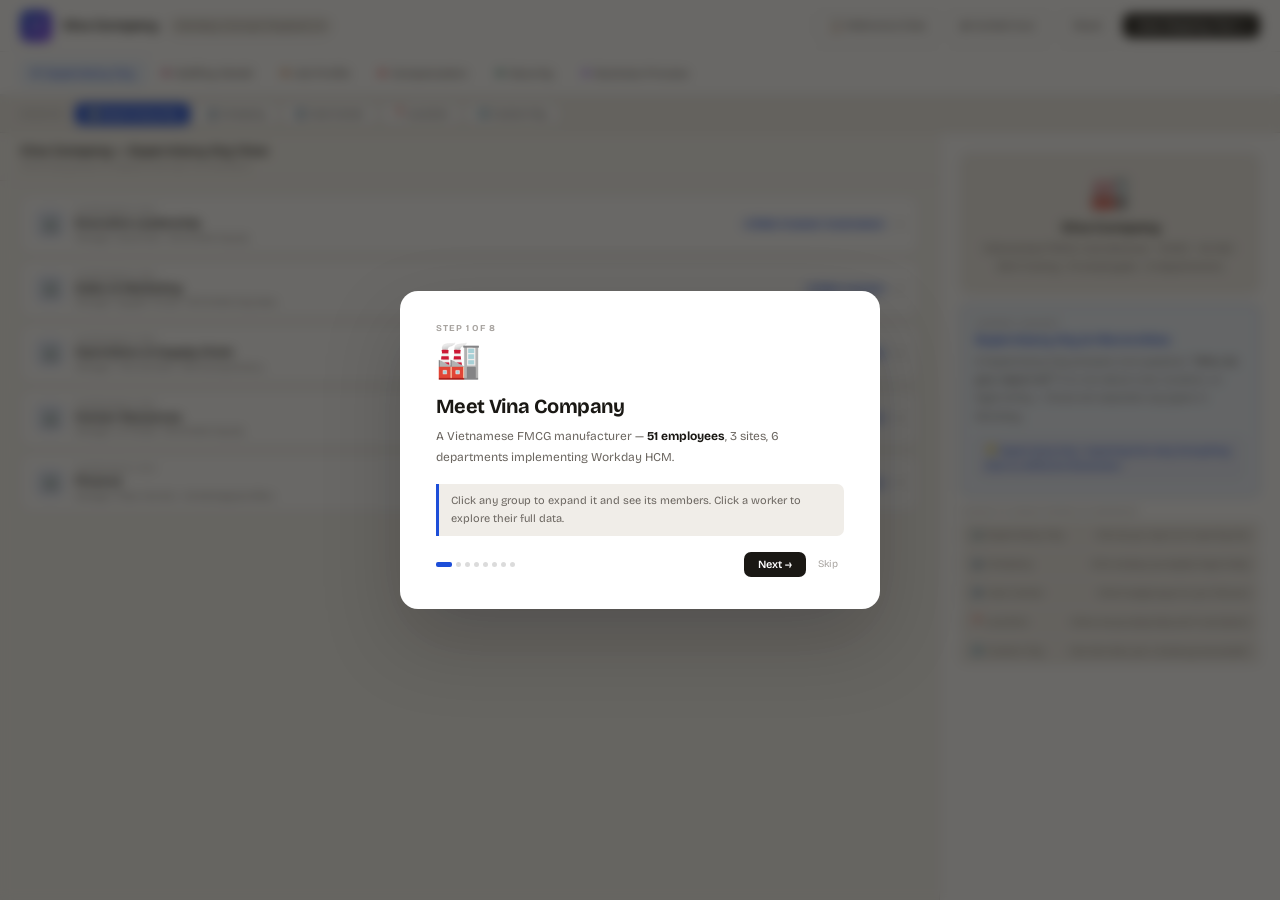
==== index.html @ 79a273f0 "Rename Index.html to index.html" ====
<!DOCTYPE html>
<html lang="en">
<head>
<meta charset="UTF-8"/>
<meta name="viewport" content="width=device-width, initial-scale=1.0"/>
<title>Workday Concept Playbook — Vina Company v4</title>
<link href="https://fonts.googleapis.com/css2?family=Bricolage+Grotesque:opsz,wght@12..96,300;12..96,400;12..96,500;12..96,600;12..96,700&family=DM+Mono:wght@400;500&display=swap" rel="stylesheet"/>
<style>
:root{
  --bg:#F7F5F0;--surface:#FFFFFF;--surface2:#F0EDE8;
  --border:rgba(0,0,0,0.08);--border2:rgba(0,0,0,0.14);
  --text:#1A1814;--text2:#6B6660;--text3:#A8A4A0;
  --font:'Bricolage Grotesque',sans-serif;--mono:'DM Mono',monospace;
  --c-org:#1D4ED8;--c-org-bg:#EFF6FF;
  --c-stf:#9D174D;--c-stf-bg:#FDF2F8;
  --c-jp:#B45309;--c-jp-bg:#FFFBEB;
  --c-comp:#DC2626;--c-comp-bg:#FFF1F2;
  --c-sec:#065F46;--c-sec-bg:#ECFDF5;
  --c-bp:#7C3AED;--c-bp-bg:#F5F3FF;
}
*,*::before,*::after{box-sizing:border-box;margin:0;padding:0;}
body{font-family:var(--font);background:var(--bg);color:var(--text);height:100vh;display:flex;flex-direction:column;overflow:hidden;}

/* TOPBAR */
.topbar{display:flex;align-items:center;justify-content:space-between;padding:0 20px;height:52px;background:var(--surface);border-bottom:1px solid var(--border);flex-shrink:0;z-index:200;}
.tb-brand{display:flex;align-items:center;gap:10px;}
.tb-logo{width:32px;height:32px;background:linear-gradient(135deg,#1D4ED8,#7C3AED);border-radius:8px;display:flex;align-items:center;justify-content:center;color:#fff;font-weight:700;font-size:13px;}
.tb-name{font-size:14px;font-weight:700;letter-spacing:-0.02em;}
.tb-tag{font-size:10px;color:var(--text2);background:var(--surface2);padding:2px 8px;border-radius:20px;border:1px solid var(--border);}
.tb-right{display:flex;align-items:center;gap:6px;}
.btn{padding:6px 14px;border-radius:7px;font-family:var(--font);font-size:11px;font-weight:600;cursor:pointer;border:none;transition:all .15s;}
.btn-ghost{background:transparent;color:var(--text2);border:1px solid var(--border2);}
.btn-ghost:hover{background:var(--surface2);}
.btn-primary{background:var(--text);color:#fff;}
.btn-primary:hover{background:#333;}

/* CONCEPT TABS */
.concept-bar{display:flex;align-items:center;gap:3px;padding:0 20px;height:44px;background:var(--surface);border-bottom:2px solid var(--border);flex-shrink:0;overflow-x:auto;}
.concept-bar::-webkit-scrollbar{display:none;}
.ctab{display:flex;align-items:center;gap:6px;padding:5px 12px;border-radius:7px;font-size:11px;font-weight:600;cursor:pointer;border:1.5px solid transparent;transition:all .2s;white-space:nowrap;color:var(--text2);}
.ctab:hover{background:var(--surface2);}
.ctab-dot{width:6px;height:6px;border-radius:50%;}
.ctab[data-c="org"] .ctab-dot{background:var(--c-org);}
.ctab[data-c="stf"] .ctab-dot{background:var(--c-stf);}
.ctab[data-c="jp"]  .ctab-dot{background:var(--c-jp);}
.ctab[data-c="comp"].ctab-dot,.ctab[data-c="comp"] .ctab-dot{background:var(--c-comp);}
.ctab[data-c="sec"] .ctab-dot{background:var(--c-sec);}
.ctab[data-c="bp"]  .ctab-dot{background:var(--c-bp);}
.ctab.active[data-c="org"]{color:var(--c-org);background:#EFF6FF;border-color:#BFDBFE;}
.ctab.active[data-c="stf"]{color:var(--c-stf);background:#FDF2F8;border-color:#FBCFE8;}
.ctab.active[data-c="jp"] {color:var(--c-jp);background:#FFFBEB;border-color:#FDE68A;}
.ctab.active[data-c="comp"]{color:var(--c-comp);background:#FFF1F2;border-color:#FECDD3;}
.ctab.active[data-c="sec"]{color:var(--c-sec);background:#ECFDF5;border-color:#A7F3D0;}
.ctab.active[data-c="bp"] {color:var(--c-bp);background:#F5F3FF;border-color:#DDD6FE;}

/* BODY */
.body-wrap{display:flex;flex:1;overflow:hidden;}

/* CHART PANE */
.chart-pane{flex:1;display:flex;flex-direction:column;overflow:hidden;}
.chart-header{padding:10px 20px 8px;flex-shrink:0;border-bottom:1px solid var(--border);}
.chart-title{font-size:13px;font-weight:700;color:var(--text);margin-bottom:1px;}
.chart-sub{font-size:10px;color:var(--text3);}
.chart-scroll{flex:1;overflow:auto;padding:14px 20px 20px;}
.chart-scroll::-webkit-scrollbar{width:4px;height:4px;}
.chart-scroll::-webkit-scrollbar-thumb{background:var(--border2);border-radius:2px;}

/* ORG TYPE SWITCHER */
.org-type-bar{display:flex;align-items:center;gap:4px;padding:7px 20px;background:var(--surface2);border-bottom:1px solid var(--border);flex-shrink:0;overflow-x:auto;}
.org-type-bar::-webkit-scrollbar{display:none;}
.ot-label{font-size:9px;font-weight:700;text-transform:uppercase;letter-spacing:.07em;color:var(--text3);margin-right:6px;white-space:nowrap;}
.otab{display:flex;align-items:center;gap:5px;padding:4px 11px;border-radius:6px;font-size:10px;font-weight:600;cursor:pointer;border:1px solid var(--border2);background:var(--surface);color:var(--text2);transition:all .15s;white-space:nowrap;}
.otab:hover{border-color:var(--c-org);color:var(--c-org);}
.otab.active{background:var(--c-org);color:#fff;border-color:var(--c-org);}
.ot-teach{display:none;padding:7px 20px;background:#EFF6FF;border-bottom:1px solid #BFDBFE;font-size:11px;color:#1e40af;line-height:1.6;}
.ot-teach.show{display:block;}
.ot-teach strong{color:#1D4ED8;}

/* ORG CHART */
.oc-wrap{display:flex;flex-direction:column;gap:6px;min-width:480px;}

/* GROUP BOX */
.og-box{border-radius:10px;border:1.5px solid var(--border2);background:var(--surface);overflow:hidden;transition:all .2s;}
.og-box.expanded{border-color:var(--active-color,var(--c-org));box-shadow:0 4px 16px rgba(0,0,0,0.08);}
.og-header{display:flex;align-items:center;justify-content:space-between;padding:10px 14px;cursor:pointer;transition:background .15s;gap:10px;}
.og-header:hover{background:var(--surface2);}
.og-box.expanded .og-header{background:color-mix(in srgb,var(--active-color,var(--c-org)) 6%,white);border-bottom:1px solid color-mix(in srgb,var(--active-color,var(--c-org)) 20%,transparent);}
.og-left{display:flex;align-items:center;gap:10px;flex:1;min-width:0;}
.og-icon{width:30px;height:30px;border-radius:7px;display:flex;align-items:center;justify-content:center;font-size:14px;flex-shrink:0;}
.og-info{flex:1;min-width:0;}
.og-type{font-size:8px;font-weight:700;text-transform:uppercase;letter-spacing:.07em;color:var(--text3);margin-bottom:1px;}
.og-name{font-size:12px;font-weight:700;color:var(--text);line-height:1.3;}
.og-meta{font-size:9px;color:var(--text2);margin-top:1px;}
.og-right{display:flex;align-items:center;gap:8px;flex-shrink:0;}
.og-badge{display:inline-flex;align-items:center;gap:4px;padding:2px 8px;border-radius:20px;font-size:9px;font-weight:700;}
.og-arrow{font-size:11px;color:var(--text3);transition:transform .2s;}
.og-box.expanded .og-arrow{transform:rotate(180deg);}
.og-workers{display:none;padding:10px 14px 14px;}
.og-box.expanded .og-workers{display:block;}
.og-workers-grid{display:flex;flex-wrap:wrap;gap:7px;margin-top:8px;}

/* SUB GROUP (cost center inside hierarchy, or sub-org) */
.sub-og-box{margin-bottom:6px;border-radius:8px;border:1.5px solid var(--border2);background:var(--surface2);overflow:hidden;}
.sub-og-box.expanded{border-color:var(--active-color,var(--c-org));}
.sub-og-header{display:flex;align-items:center;justify-content:space-between;padding:8px 12px;cursor:pointer;gap:8px;}
.sub-og-header:hover{background:color-mix(in srgb,var(--active-color,var(--c-org)) 5%,white);}
.sub-og-box.expanded .sub-og-header{background:color-mix(in srgb,var(--active-color,var(--c-org)) 8%,white);border-bottom:1px solid var(--border);}
.sub-og-left{flex:1;}
.sub-og-name{font-size:11px;font-weight:700;}
.sub-og-meta{font-size:9px;color:var(--text2);margin-top:1px;}
.sub-og-arrow{font-size:10px;color:var(--text3);transition:transform .2s;flex-shrink:0;}
.sub-og-box.expanded .sub-og-arrow{transform:rotate(180deg);}
.sub-og-workers{display:none;padding:8px 12px 12px;}
.sub-og-box.expanded .sub-og-workers{display:block;}
.sub-og-grid{display:flex;flex-wrap:wrap;gap:6px;margin-top:6px;}
.sub-section-label{font-size:9px;font-weight:700;text-transform:uppercase;letter-spacing:.07em;color:var(--text3);margin-bottom:6px;margin-top:10px;padding-left:2px;}

/* WORKER CARD */
.wkr-card{border:1.5px solid var(--border2);border-radius:8px;padding:8px 10px;background:var(--surface);cursor:pointer;transition:all .2s;min-width:138px;max-width:165px;flex-shrink:0;}
.wkr-card:hover{border-color:var(--active-color,var(--c-org));box-shadow:0 2px 8px rgba(0,0,0,0.07);}
.wkr-card.selected{border-color:var(--active-color,var(--c-org));box-shadow:0 0 0 2px color-mix(in srgb,var(--active-color,var(--c-org)) 20%,transparent);}
.wkr-card.vacant{border-style:dashed;opacity:0.65;}
.wc-type{font-size:8px;font-weight:700;text-transform:uppercase;letter-spacing:.07em;color:var(--text3);margin-bottom:2px;}
.wc-name{font-size:11px;font-weight:700;line-height:1.3;margin-bottom:2px;}
.wc-role{font-size:9px;color:var(--text2);line-height:1.35;}
.wc-badge{display:inline-flex;margin-top:4px;padding:1px 6px;border-radius:20px;font-size:8px;font-weight:700;}

/* DIVIDER */
.divider{width:1px;background:var(--border);flex-shrink:0;}

/* DETAIL PANE */
.detail-pane{width:340px;flex-shrink:0;display:flex;flex-direction:column;overflow:hidden;background:var(--surface);}
.detail-scroll{flex:1;overflow-y:auto;padding:20px;}
.detail-scroll::-webkit-scrollbar{width:4px;}
.detail-scroll::-webkit-scrollbar-thumb{background:var(--border2);border-radius:2px;}
.dp-welcome-hero{background:var(--surface2);border-radius:10px;padding:18px;text-align:center;border:1px solid var(--border);margin-bottom:10px;}
.hw-icon{font-size:32px;margin-bottom:8px;}
.dp-welcome-hero h2{font-size:14px;font-weight:700;margin-bottom:4px;}
.dp-welcome-hero p{font-size:11px;color:var(--text2);line-height:1.6;}
.concept-intro-card{border-radius:9px;padding:14px;border:1.5px solid var(--border);margin-bottom:10px;}
.cic-label{font-size:8px;font-weight:700;text-transform:uppercase;letter-spacing:.08em;color:var(--text3);margin-bottom:4px;}
.cic-title{font-size:13px;font-weight:700;margin-bottom:5px;}
.cic-body{font-size:11px;color:var(--text2);line-height:1.65;}
.cic-takeaway{margin-top:10px;padding:8px 10px;border-radius:6px;font-size:10px;font-weight:600;line-height:1.5;}
.dp-node{display:none;}
.dp-back{display:flex;align-items:center;gap:5px;font-size:10px;color:var(--text2);cursor:pointer;margin-bottom:12px;padding:5px 9px;border-radius:6px;border:1px solid var(--border);width:fit-content;transition:all .15s;}
.dp-back:hover{background:var(--surface2);}
.dp-badge{display:inline-flex;align-items:center;gap:5px;padding:3px 9px;border-radius:20px;font-size:9px;font-weight:700;letter-spacing:.05em;text-transform:uppercase;margin-bottom:8px;}
.dp-name{font-size:18px;font-weight:700;letter-spacing:-.03em;margin-bottom:3px;line-height:1.2;}
.dp-analogy{font-size:11px;color:var(--text2);line-height:1.65;padding:8px 10px;background:var(--surface2);border-radius:7px;border-left:3px solid var(--border2);margin-bottom:14px;}
.dp-section{margin-bottom:14px;}
.dp-section-title{font-size:8px;font-weight:700;text-transform:uppercase;letter-spacing:.08em;color:var(--text3);margin-bottom:6px;}
.data-row{display:flex;justify-content:space-between;align-items:flex-start;padding:5px 0;border-bottom:1px solid var(--border);gap:10px;}
.data-row:last-child{border-bottom:none;}
.dr-label{font-size:10px;color:var(--text2);flex-shrink:0;}
.dr-value{font-size:10px;font-weight:600;text-align:right;line-height:1.4;}
.dr-value.mono{font-family:var(--mono);font-size:9px;}
.comp-item{display:flex;justify-content:space-between;align-items:center;padding:6px 10px;background:var(--surface2);border-radius:5px;margin-bottom:3px;border:1px solid var(--border);}
.ci-label{font-size:10px;color:var(--text2);}
.ci-value{font-size:10px;font-weight:700;font-family:var(--mono);}
.concept-link{display:flex;align-items:center;gap:8px;padding:8px 10px;border-radius:7px;border:1.5px solid var(--border);margin-bottom:5px;cursor:pointer;transition:all .15s;}
.concept-link:hover{border-color:var(--lc);background:color-mix(in srgb,var(--lc) 5%,white);}
.cl-dot{width:7px;height:7px;border-radius:50%;background:var(--lc);flex-shrink:0;}
.cl-body{flex:1;}
.cl-title{font-size:11px;font-weight:600;color:var(--lc);}
.cl-desc{font-size:9px;color:var(--text2);margin-top:1px;line-height:1.4;}

/* SEC MATRIX */
.sec-matrix{border:1px solid var(--border);border-radius:7px;overflow:hidden;font-size:9px;}
.sm-header{display:grid;grid-template-columns:110px repeat(4,1fr);background:var(--surface2);border-bottom:1px solid var(--border);}
.sm-cell{padding:5px 6px;font-weight:700;text-align:center;border-right:1px solid var(--border);}
.sm-cell:last-child{border-right:none;}
.sm-row{display:grid;grid-template-columns:110px repeat(4,1fr);border-bottom:1px solid var(--border);}
.sm-row:last-child{border-bottom:none;}
.sm-access{display:flex;align-items:center;justify-content:center;padding:5px;}
.sm-yes{color:#059669;font-size:12px;}
.sm-part{color:#D97706;font-size:9px;font-weight:700;}
.sm-no{color:#DC2626;font-size:12px;}

/* BP */
.bp-step{display:flex;gap:8px;margin-bottom:8px;}
.bp-num{width:20px;height:20px;border-radius:50%;background:var(--c-bp);color:#fff;font-size:9px;font-weight:700;display:flex;align-items:center;justify-content:center;flex-shrink:0;margin-top:1px;}
.bp-title{font-size:11px;font-weight:600;margin-bottom:1px;}
.bp-desc{font-size:10px;color:var(--text2);line-height:1.5;}
.bp-warn{background:#FFFBEB;border:1px solid #FDE68A;border-radius:7px;padding:8px 10px;font-size:10px;color:#92400E;line-height:1.55;margin-top:6px;}

/* STF */
.stf-card{border:1.5px solid var(--border);border-radius:7px;padding:10px;margin-bottom:7px;}
.stf-card.rec{border-color:var(--c-stf);background:color-mix(in srgb,var(--c-stf) 4%,white);}
.stf-header{display:flex;align-items:center;justify-content:space-between;margin-bottom:5px;}
.stf-title{font-size:11px;font-weight:700;}
.stf-badge{font-size:8px;font-weight:700;padding:2px 7px;border-radius:20px;background:var(--c-stf);color:#fff;}
.stf-desc{font-size:10px;color:var(--text2);line-height:1.55;}

/* LEGEND */
.legend-wrap{display:flex;flex-wrap:wrap;gap:6px;margin-top:8px;}
.legend-item{display:flex;align-items:center;gap:5px;font-size:9px;color:var(--text2);}
.legend-dot{width:8px;height:8px;border-radius:50%;flex-shrink:0;}

/* DRAWER */
.drawer-overlay{position:fixed;inset:0;background:rgba(0,0,0,0.3);z-index:400;display:none;}
.drawer-overlay.open{display:block;}
.drawer{position:fixed;top:0;right:0;bottom:0;width:640px;max-width:95vw;background:var(--surface);border-left:1px solid var(--border);z-index:401;display:flex;flex-direction:column;transform:translateX(100%);transition:transform .3s cubic-bezier(.4,0,.2,1);}
.drawer.open{transform:translateX(0);}
.drawer-header{display:flex;align-items:center;justify-content:space-between;padding:16px 20px;border-bottom:1px solid var(--border);flex-shrink:0;}
.drawer-title{font-size:15px;font-weight:700;letter-spacing:-.02em;}
.drawer-close{background:var(--surface2);border:1px solid var(--border);border-radius:6px;width:28px;height:28px;display:flex;align-items:center;justify-content:center;cursor:pointer;font-size:14px;color:var(--text2);}
.drawer-tabs{display:flex;gap:4px;padding:12px 20px;border-bottom:1px solid var(--border);flex-shrink:0;}
.dtab{padding:5px 12px;border-radius:6px;font-size:11px;font-weight:600;cursor:pointer;border:1px solid transparent;color:var(--text2);transition:all .15s;}
.dtab:hover{background:var(--surface2);}
.dtab.active{background:var(--surface2);border-color:var(--border2);color:var(--text);}
.drawer-content{flex:1;overflow-y:auto;padding:16px 20px;}
.ml-table{width:100%;border-collapse:collapse;font-size:11px;}
.ml-table th{text-align:left;padding:7px 10px;background:var(--surface2);border-bottom:1px solid var(--border);font-size:9px;font-weight:700;text-transform:uppercase;letter-spacing:.06em;color:var(--text3);}
.ml-table td{padding:7px 10px;border-bottom:1px solid var(--border);vertical-align:top;}
.ml-table tr:last-child td{border-bottom:none;}
.ml-table tr:hover td{background:var(--surface2);}
.ml-mono{font-family:var(--mono);font-size:9px;color:var(--text2);}
.ml-badge{display:inline-flex;padding:1px 7px;border-radius:20px;font-size:8px;font-weight:700;}
.ml-section{margin-bottom:20px;}
.ml-section-title{font-size:11px;font-weight:700;padding:8px 10px;background:var(--surface2);border-radius:6px;margin-bottom:8px;border:1px solid var(--border);}

/* BREADCRUMB */
.breadcrumb{display:none;align-items:center;gap:5px;font-size:10px;color:var(--text2);padding:6px 20px;background:var(--surface2);border-bottom:1px solid var(--border);flex-shrink:0;}
.bc-link{cursor:pointer;}
.bc-link:hover{color:var(--text);}
.bc-sep{color:var(--text3);}
.bc-cur{font-weight:600;color:var(--text);}

/* STORY */
.story-overlay{position:fixed;inset:0;background:rgba(26,24,20,0.65);z-index:500;display:none;align-items:center;justify-content:center;backdrop-filter:blur(6px);}
.story-card{background:var(--surface);border-radius:18px;padding:32px 36px;width:480px;max-width:92vw;box-shadow:0 32px 80px rgba(0,0,0,0.2);animation:popIn .32s cubic-bezier(.34,1.56,.64,1);}
@keyframes popIn{from{opacity:0;transform:scale(.92) translateY(14px);}to{opacity:1;transform:scale(1) translateY(0);}}
.sc-step{font-size:9px;font-weight:700;letter-spacing:.1em;text-transform:uppercase;color:var(--text3);margin-bottom:6px;}
.sc-icon{font-size:36px;display:block;margin-bottom:12px;}
.sc-title{font-size:20px;font-weight:700;letter-spacing:-.03em;margin-bottom:8px;line-height:1.2;}
.sc-body{font-size:12px;color:var(--text2);line-height:1.75;margin-bottom:16px;}
.sc-body strong{color:var(--text);}
.sc-hl{background:var(--surface2);border-left:3px solid var(--c-org);border-radius:0 7px 7px 0;padding:8px 12px;font-size:11px;color:var(--text2);margin-bottom:16px;line-height:1.6;}
.sc-footer{display:flex;align-items:center;justify-content:space-between;}
.sc-dots{display:flex;gap:4px;}
.sc-dot{width:5px;height:5px;border-radius:50%;background:var(--border2);transition:all .2s;}
.sc-dot.active{width:16px;border-radius:2px;background:var(--c-org);}
.sc-actions{display:flex;gap:6px;align-items:center;}
.btn-outline{background:transparent;border:1px solid var(--border2);color:var(--text2);}
.btn-outline:hover{background:var(--surface2);}
.btn-dark{background:var(--text);color:#fff;}
.btn-dark:hover{background:#333;}
.btn-dim{background:none;border:none;color:var(--text3);font-size:10px;cursor:pointer;padding:4px 6px;font-family:var(--font);}
</style>
</head>
<body>

<!-- TOPBAR -->
<div class="topbar">
  <div class="tb-brand">
    <div class="tb-logo">V</div>
    <div><div class="tb-name">Vina Company</div></div>
    <span class="tb-tag">Workday Concept Playbook v4</span>
  </div>
  <div class="tb-right">
    <button class="btn btn-ghost" onclick="openDrawer()">📋 Reference Data</button>
    <button class="btn btn-ghost" onclick="startStory()">▶ Guided tour</button>
    <button class="btn btn-ghost" onclick="resetAll()">Reset</button>
    <button class="btn btn-primary" onclick="window.open('workday_hcm_v2.html')">Data Mapping Tool →</button>
  </div>
</div>

<!-- CONCEPT TABS — new order -->
<div class="concept-bar">
  <div class="ctab active" data-c="org"  onclick="switchConcept('org')"><div class="ctab-dot"></div>Supervisory Org</div>
  <div class="ctab"        data-c="stf"  onclick="switchConcept('stf')"><div class="ctab-dot"></div>Staffing Model</div>
  <div class="ctab"        data-c="jp"   onclick="switchConcept('jp')"><div class="ctab-dot"></div>Job Profile</div>
  <div class="ctab"        data-c="comp" onclick="switchConcept('comp')"><div class="ctab-dot"></div>Compensation</div>
  <div class="ctab"        data-c="sec"  onclick="switchConcept('sec')"><div class="ctab-dot"></div>Security</div>
  <div class="ctab"        data-c="bp"   onclick="switchConcept('bp')"><div class="ctab-dot"></div>Business Process</div>
</div>

<!-- ORG TYPE SWITCHER -->
<div id="org-type-bar" class="org-type-bar">
  <span class="ot-label">View by:</span>
  <div class="otab active" data-ot="sup"     onclick="switchOrgType('sup')">🏢 Supervisory Org</div>
  <div class="otab"        data-ot="company" onclick="switchOrgType('company')">🏛️ Company</div>
  <div class="otab"        data-ot="cc"      onclick="switchOrgType('cc')">🏦 Cost Center</div>
  <div class="otab"        data-ot="loc"     onclick="switchOrgType('loc')">📍 Location</div>
  <div class="otab"        data-ot="custom"  onclick="switchOrgType('custom')">⚙️ Custom Org</div>
</div>
<div class="ot-teach" id="ot-teach"></div>

<!-- BREADCRUMB -->
<div class="breadcrumb" id="breadcrumb">
  <span class="bc-link" onclick="hideDetail()">🏠 Overview</span>
  <span class="bc-sep">›</span>
  <span class="bc-cur" id="bc-cur"></span>
</div>

<!-- BODY -->
<div class="body-wrap">
  <div class="chart-pane">
    <div class="chart-header">
      <div class="chart-title" id="chart-title">Vina Company — Supervisory Org View</div>
      <div class="chart-sub"  id="chart-sub">Click any group to expand and see its members</div>
    </div>
    <div class="chart-scroll"><div class="oc-wrap" id="oc-wrap"></div></div>
  </div>
  <div class="divider"></div>
  <div class="detail-pane">
    <div class="detail-scroll" id="detail-scroll">
      <div id="dp-welcome">
        <div class="dp-welcome-hero">
          <div class="hw-icon">🏭</div>
          <h2>Vina Company</h2>
          <p>Vietnamese FMCG manufacturer · HCMC · Hà Nội · Bình Dương · 51 employees · 6 departments</p>
        </div>
        <div id="concept-intro-area"></div>
      </div>
      <div id="dp-node" class="dp-node"></div>
    </div>
  </div>
</div>

<!-- DRAWER -->
<div class="drawer-overlay" id="drawer-overlay" onclick="closeDrawer()"></div>
<div class="drawer" id="drawer">
  <div class="drawer-header">
    <div class="drawer-title">📋 Reference Data — Vina Company</div>
    <div class="drawer-close" onclick="closeDrawer()">✕</div>
  </div>
  <div class="drawer-tabs">
    <div class="dtab active" data-dt="loc" onclick="switchDrawerTab('loc')">📍 Locations</div>
    <div class="dtab" data-dt="cc" onclick="switchDrawerTab('cc')">🏦 Cost Centers</div>
    <div class="dtab" data-dt="jp" onclick="switchDrawerTab('jp')">📄 Job Profiles</div>
  </div>
  <div class="drawer-content" id="drawer-content"></div>
</div>

<!-- STORY -->
<div class="story-overlay" id="story-overlay" style="display:none;">
  <div class="story-card" id="story-card"></div>
</div>

<script>
// ═══════════════════════════════════════════════════
// REFERENCE DATA
// ═══════════════════════════════════════════════════
const LOCATIONS=[
  {id:'LOC-VN-HCM-01',name:'Hồ Chí Minh City HQ',    country:'Vietnam',tz:'UTC+7',hier:'Vietnam'},
  {id:'LOC-VN-HCM-02',name:'Hồ Chí Minh City Sales',  country:'Vietnam',tz:'UTC+7',hier:'Vietnam'},
  {id:'LOC-VN-HAN-01',name:'Hà Nội Regional Office',   country:'Vietnam',tz:'UTC+7',hier:'Vietnam'},
  {id:'LOC-VN-BDG-01',name:'Bình Dương Factory',       country:'Vietnam',tz:'UTC+7',hier:'Vietnam'},
  {id:'LOC-VN-BDG-02',name:'Bình Dương Warehouse',     country:'Vietnam',tz:'UTC+7',hier:'Vietnam'},
];
const COST_CENTERS=[
  {id:'CC-EXEC',    name:'Executive Leadership',    hier:'Corporate',     currency:'USD'},
  {id:'CC-HR',      name:'Human Resources',          hier:'Corporate',     currency:'VND'},
  {id:'CC-FIN',     name:'Finance',                  hier:'Corporate',     currency:'VND'},
  {id:'CC-SALES',   name:'Sales & Marketing HCM',    hier:'Commercial',    currency:'VND'},
  {id:'CC-SALES-HAN',name:'Sales North Hà Nội',     hier:'Commercial',    currency:'VND'},
  {id:'CC-OPS',     name:'Operations & Supply Chain',hier:'Manufacturing', currency:'VND'},
  {id:'CC-PROD',    name:'Production',               hier:'Manufacturing', currency:'VND'},
  {id:'CC-WH',      name:'Warehouse & Logistics',    hier:'Manufacturing', currency:'VND'},
];
const JOB_PROFILES={
  'JP-EXEC-CEO':  {name:'Chief Executive Officer',     group:'Management',         family:'Executive Leadership', level:'Executive',             grade:'Grade 1'},
  'JP-EXEC-COO':  {name:'Chief Operating Officer',     group:'Management',         family:'Executive Leadership', level:'Executive',             grade:'Grade 1'},
  'JP-MGMT-HEAD': {name:'Department Head',             group:'Management',         family:'People Management',    level:'Senior Manager',        grade:'Grade 2'},
  'JP-MGMT-MGR':  {name:'Team Manager',                group:'Management',         family:'People Management',    level:'Manager',               grade:'Grade 3'},
  'JP-HR-MGR':    {name:'HR Manager',                  group:'Corporate Functions',family:'Human Resources',      level:'Professional',          grade:'Grade 3'},
  'JP-HR-RWD':    {name:'Head of Rewards & Benefits',  group:'Corporate Functions',family:'Human Resources',      level:'Professional',          grade:'Grade 3'},
  'JP-HR-BP':     {name:'HR Business Partner',         group:'Corporate Functions',family:'Human Resources',      level:'Professional',          grade:'Grade 4'},
  'JP-HR-SPEC':   {name:'HR Specialist',               group:'Corporate Functions',family:'Human Resources',      level:'Individual Contributor',grade:'Grade 5'},
  'JP-FIN-MGR':   {name:'Finance Manager',             group:'Corporate Functions',family:'Finance',              level:'Professional',          grade:'Grade 3'},
  'JP-FIN-ACCT':  {name:'Senior Accountant',           group:'Corporate Functions',family:'Finance',              level:'Individual Contributor',grade:'Grade 4'},
  'JP-FIN-ANAL':  {name:'Finance Analyst',             group:'Corporate Functions',family:'Finance',              level:'Individual Contributor',grade:'Grade 5'},
  'JP-SALES-HEAD':{name:'Head of Sales',               group:'Commercial',         family:'Sales',                level:'Senior Manager',        grade:'Grade 2'},
  'JP-SALES-MGR': {name:'Sales Manager',               group:'Commercial',         family:'Sales',                level:'Manager',               grade:'Grade 3'},
  'JP-SALES-EXEC':{name:'Sales Executive',             group:'Commercial',         family:'Sales',                level:'Individual Contributor',grade:'Grade 5'},
  'JP-MKT-SPEC':  {name:'Marketing Specialist',        group:'Commercial',         family:'Marketing',            level:'Individual Contributor',grade:'Grade 5'},
  'JP-OPS-HEAD':  {name:'Head of Operations',          group:'Manufacturing',      family:'Operations',           level:'Senior Manager',        grade:'Grade 2'},
  'JP-OPS-MGR':   {name:'Operations Manager',          group:'Manufacturing',      family:'Operations',           level:'Manager',               grade:'Grade 3'},
  'JP-OPS-COORD': {name:'Operations Coordinator',      group:'Manufacturing',      family:'Operations',           level:'Individual Contributor',grade:'Grade 5'},
  'JP-PROD-SUP':  {name:'Production Supervisor',       group:'Manufacturing',      family:'Production',           level:'Supervisor',            grade:'Grade 4'},
  'JP-PROD-LEAD': {name:'Production Team Lead',        group:'Manufacturing',      family:'Production',           level:'Supervisor',            grade:'Grade 5'},
  'JP-PROD-OP':   {name:'Production Operator',         group:'Manufacturing',      family:'Production',           level:'Individual Contributor',grade:'Grade 5'},
  'JP-WH-SUP':    {name:'Warehouse Supervisor',        group:'Manufacturing',      family:'Logistics',            level:'Supervisor',            grade:'Grade 4'},
  'JP-WH-OP':     {name:'Warehouse Operator',          group:'Manufacturing',      family:'Logistics',            level:'Individual Contributor',grade:'Grade 5'},
};
const COMP_GRADES={
  'Grade 1':{label:'Grade 1 — Executive',    color:'#7C3AED',min_usd:150000,max_usd:250000,min_vnd:null,   max_vnd:null},
  'Grade 2':{label:'Grade 2 — Senior Mgmt',  color:'#1D4ED8',min_usd:null,  max_usd:null,  min_vnd:80000000,max_vnd:120000000},
  'Grade 3':{label:'Grade 3 — Manager',      color:'#0891B2',min_usd:null,  max_usd:null,  min_vnd:55000000,max_vnd:85000000},
  'Grade 4':{label:'Grade 4 — Professional', color:'#059669',min_usd:null,  max_usd:null,  min_vnd:35000000,max_vnd:58000000},
  'Grade 5':{label:'Grade 5 — Staff',        color:'#D97706',min_usd:null,  max_usd:null,  min_vnd:15000000,max_vnd:35000000},
};
const SEC_ROLES={
  'CEO':                  {color:'#1A1814',short:'CEO'},
  'System Admin':         {color:'#DC2626',short:'Admin'},
  'HR Partner':           {color:'#1D4ED8',short:'HRP'},
  'HR Analyst':           {color:'#0891B2',short:'HRA'},
  'Manager':              {color:'#059669',short:'MGR'},
  'Employee Self-Service':{color:'#6B6660',short:'ESS'},
};
const JFG_COLORS={'Management':'#7C3AED','Corporate Functions':'#1D4ED8','Commercial':'#059669','Manufacturing':'#D97706'};
const ORGS=[
  {id:'exec', name:'Executive Leadership',     manager:'David Chen',       loc:'LOC-VN-HCM-01',cc:'CC-EXEC',    parent:null,  level:0},
  {id:'sales',name:'Sales & Marketing',         manager:'Nguyễn Thị Hoa',  loc:'LOC-VN-HCM-02',cc:'CC-SALES',   parent:'exec',level:1},
  {id:'ops',  name:'Operations & Supply Chain', manager:'Trần Văn Minh',   loc:'LOC-VN-BDG-01',cc:'CC-OPS',     parent:'exec',level:1},
  {id:'hr',   name:'Human Resources',           manager:'Lê Thị Mai',      loc:'LOC-VN-HCM-01',cc:'CC-HR',      parent:'exec',level:1},
  {id:'fin',  name:'Finance',                   manager:'Phạm Văn Đức',    loc:'LOC-VN-HAN-01',cc:'CC-FIN',     parent:'exec',level:1},
  {id:'prod', name:'Production',                manager:'Võ Thị Lan',      loc:'LOC-VN-BDG-01',cc:'CC-PROD',    parent:'ops', level:2},
  {id:'wh',   name:'Warehouse & Logistics',     manager:'Dương Thị Liên',  loc:'LOC-VN-BDG-02',cc:'CC-WH',      parent:'ops', level:2},
];

// ═══════════════════════════════════════════════════
// 51 WORKERS — t13 = base for all
// ═══════════════════════════════════════════════════
const WORKERS=[
  {id:'WKR-001',name:'David Chen',           pos:'POS-001',posTitle:'Chief Executive Officer',       jp:'JP-EXEC-CEO', org:'exec',loc:'LOC-VN-HCM-01',cc:'CC-EXEC',    hire:'2019-03-01',hrs:40,cur:'USD',base:200000,bhxh:0,       phuCap:8000, bonus:40000, grade:'Grade 1',sec:'CEO',                  expat:true, collar:'white'},
  {id:'WKR-002',name:'Mark Thompson',        pos:'POS-002',posTitle:'Chief Operating Officer',        jp:'JP-EXEC-COO', org:'exec',loc:'LOC-VN-HCM-01',cc:'CC-EXEC',    hire:'2020-01-15',hrs:40,cur:'USD',base:170000,bhxh:0,       phuCap:6000, bonus:34000, grade:'Grade 1',sec:'Manager',               expat:true, collar:'white'},
  {id:'WKR-003',name:'Nguyễn Thị Hoa',      pos:'POS-003',posTitle:'Head of Sales & Marketing',     jp:'JP-SALES-HEAD',org:'sales',loc:'LOC-VN-HCM-02',cc:'CC-SALES',  hire:'2020-06-15',hrs:40,cur:'VND',base:95000000, bhxh:5700000, phuCap:3500000,bonus:19000000,grade:'Grade 2',sec:'Manager',               expat:false,collar:'white'},
  {id:'WKR-004',name:'Trần Minh Khoa',      pos:'POS-004',posTitle:'Sales Manager — HCM',           jp:'JP-SALES-MGR', org:'sales',loc:'LOC-VN-HCM-02',cc:'CC-SALES',  hire:'2021-03-01',hrs:40,cur:'VND',base:65000000, bhxh:3900000, phuCap:2500000,bonus:13000000,grade:'Grade 3',sec:'Manager',               expat:false,collar:'white'},
  {id:'WKR-005',name:'Lê Thị Phương',       pos:'POS-005',posTitle:'Sales Executive',               jp:'JP-SALES-EXEC',org:'sales',loc:'LOC-VN-HCM-02',cc:'CC-SALES',  hire:'2021-07-01',hrs:40,cur:'VND',base:28000000, bhxh:1680000, phuCap:1500000,bonus:0,        grade:'Grade 5',sec:'Employee Self-Service',expat:false,collar:'white'},
  {id:'WKR-006',name:'Phạm Quốc Bảo',      pos:'POS-006',posTitle:'Sales Executive',               jp:'JP-SALES-EXEC',org:'sales',loc:'LOC-VN-HCM-02',cc:'CC-SALES',  hire:'2022-01-10',hrs:40,cur:'VND',base:25000000, bhxh:1500000, phuCap:1500000,bonus:0,        grade:'Grade 5',sec:'Employee Self-Service',expat:false,collar:'white'},
  {id:'WKR-007',name:'Võ Thị Thanh',        pos:'POS-007',posTitle:'Marketing Specialist',          jp:'JP-MKT-SPEC',  org:'sales',loc:'LOC-VN-HCM-02',cc:'CC-SALES',  hire:'2022-04-01',hrs:40,cur:'VND',base:27000000, bhxh:1620000, phuCap:1500000,bonus:0,        grade:'Grade 5',sec:'Employee Self-Service',expat:false,collar:'white'},
  {id:'WKR-008',name:'Đặng Văn Long',       pos:'POS-008',posTitle:'Sales Manager — Hà Nội',        jp:'JP-SALES-MGR', org:'sales',loc:'LOC-VN-HAN-01',cc:'CC-SALES-HAN',hire:'2021-09-01',hrs:40,cur:'VND',base:62000000, bhxh:3720000, phuCap:2000000,bonus:12400000,grade:'Grade 3',sec:'Manager',               expat:false,collar:'white'},
  {id:'WKR-009',name:'Ngô Thị Lan Anh',     pos:'POS-009',posTitle:'Sales Executive',               jp:'JP-SALES-EXEC',org:'sales',loc:'LOC-VN-HAN-01',cc:'CC-SALES-HAN',hire:'2022-06-01',hrs:40,cur:'VND',base:24000000, bhxh:1440000, phuCap:1200000,bonus:0,        grade:'Grade 5',sec:'Employee Self-Service',expat:false,collar:'white'},
  {id:'WKR-010',name:'Bùi Thế Vinh',        pos:'POS-010',posTitle:'Sales Executive',               jp:'JP-SALES-EXEC',org:'sales',loc:'LOC-VN-HAN-01',cc:'CC-SALES-HAN',hire:'2023-02-01',hrs:40,cur:'VND',base:22000000, bhxh:1320000, phuCap:1200000,bonus:0,        grade:'Grade 5',sec:'Employee Self-Service',expat:false,collar:'white'},
  {id:'WKR-011',name:'Hoàng Thị Mai',       pos:'POS-011',posTitle:'Marketing Specialist',          jp:'JP-MKT-SPEC',  org:'sales',loc:'LOC-VN-HAN-01',cc:'CC-SALES-HAN',hire:'2022-11-01',hrs:40,cur:'VND',base:26000000, bhxh:1560000, phuCap:1200000,bonus:0,        grade:'Grade 5',sec:'Employee Self-Service',expat:false,collar:'white'},
  {id:'POS-VAC-01',name:'[Vacant]',         pos:'POS-012',posTitle:'Sales Executive — HCM',         jp:'JP-SALES-EXEC',org:'sales',loc:'LOC-VN-HCM-02',cc:'CC-SALES',  hire:null,hrs:40,cur:'VND',base:null,bhxh:null,phuCap:null,bonus:null,grade:'Grade 5',sec:null,vacant:true,collar:'white'},
  {id:'POS-VAC-02',name:'[Vacant]',         pos:'POS-013',posTitle:'Marketing Specialist — HAN',    jp:'JP-MKT-SPEC',  org:'sales',loc:'LOC-VN-HAN-01',cc:'CC-SALES-HAN',hire:null,hrs:40,cur:'VND',base:null,bhxh:null,phuCap:null,bonus:null,grade:'Grade 5',sec:null,vacant:true,collar:'white'},
  {id:'WKR-012',name:'Trần Văn Minh',       pos:'POS-014',posTitle:'Head of Operations',            jp:'JP-OPS-HEAD',  org:'ops', loc:'LOC-VN-BDG-01',cc:'CC-OPS',    hire:'2020-01-10',hrs:40,cur:'VND',base:90000000, bhxh:5400000, phuCap:3000000,bonus:18000000,grade:'Grade 2',sec:'Manager',               expat:false,collar:'white'},
  {id:'WKR-013',name:'Lý Thành Đạt',       pos:'POS-015',posTitle:'Operations Manager',            jp:'JP-OPS-MGR',   org:'ops', loc:'LOC-VN-BDG-01',cc:'CC-OPS',    hire:'2021-04-01',hrs:40,cur:'VND',base:62000000, bhxh:3720000, phuCap:2200000,bonus:12400000,grade:'Grade 3',sec:'Manager',               expat:false,collar:'white'},
  {id:'WKR-014',name:'Phan Thị Ngọc',      pos:'POS-016',posTitle:'Operations Coordinator',        jp:'JP-OPS-COORD', org:'ops', loc:'LOC-VN-BDG-01',cc:'CC-OPS',    hire:'2022-01-01',hrs:40,cur:'VND',base:28000000, bhxh:1680000, phuCap:1500000,bonus:0,        grade:'Grade 5',sec:'Employee Self-Service',expat:false,collar:'white'},
  {id:'WKR-015',name:'Đinh Quang Hưng',    pos:'POS-017',posTitle:'Operations Coordinator',        jp:'JP-OPS-COORD', org:'ops', loc:'LOC-VN-BDG-01',cc:'CC-OPS',    hire:'2022-03-01',hrs:40,cur:'VND',base:27000000, bhxh:1620000, phuCap:1500000,bonus:0,        grade:'Grade 5',sec:'Employee Self-Service',expat:false,collar:'white'},
  {id:'WKR-016',name:'Vũ Thị Hằng',        pos:'POS-018',posTitle:'Operations Coordinator',        jp:'JP-OPS-COORD', org:'ops', loc:'LOC-VN-BDG-01',cc:'CC-OPS',    hire:'2022-07-01',hrs:40,cur:'VND',base:26000000, bhxh:1560000, phuCap:1500000,bonus:0,        grade:'Grade 5',sec:'Employee Self-Service',expat:false,collar:'white'},
  {id:'WKR-017',name:'Cao Minh Tuấn',      pos:'POS-019',posTitle:'Operations Coordinator',        jp:'JP-OPS-COORD', org:'ops', loc:'LOC-VN-BDG-01',cc:'CC-OPS',    hire:'2023-01-01',hrs:40,cur:'VND',base:25000000, bhxh:1500000, phuCap:1500000,bonus:0,        grade:'Grade 5',sec:'Employee Self-Service',expat:false,collar:'white'},
  {id:'WKR-018',name:'Võ Thị Lan',          pos:'POS-020',posTitle:'Production Supervisor A',       jp:'JP-PROD-SUP',  org:'prod',loc:'LOC-VN-BDG-01',cc:'CC-PROD',   hire:'2021-07-01',hrs:48,cur:'VND',base:42000000, bhxh:2520000, phuCap:2000000,bonus:8400000, grade:'Grade 4',sec:'Manager',               expat:false,collar:'blue'},
  {id:'WKR-019',name:'Nguyễn Văn Hải',     pos:'POS-021',posTitle:'Production Supervisor B',       jp:'JP-PROD-SUP',  org:'prod',loc:'LOC-VN-BDG-01',cc:'CC-PROD',   hire:'2021-09-01',hrs:48,cur:'VND',base:40000000, bhxh:2400000, phuCap:2000000,bonus:8000000, grade:'Grade 4',sec:'Manager',               expat:false,collar:'blue'},
  {id:'WKR-020',name:'Trần Thị Bích',      pos:'POS-022',posTitle:'Production Team Lead',          jp:'JP-PROD-LEAD', org:'prod',loc:'LOC-VN-BDG-01',cc:'CC-PROD',   hire:'2022-01-01',hrs:48,cur:'VND',base:28000000, bhxh:1680000, phuCap:1500000,bonus:0,        grade:'Grade 5',sec:'Employee Self-Service',expat:false,collar:'blue'},
  {id:'WKR-021',name:'Lê Quang Dũng',      pos:'POS-023',posTitle:'Production Team Lead',          jp:'JP-PROD-LEAD', org:'prod',loc:'LOC-VN-BDG-01',cc:'CC-PROD',   hire:'2022-02-01',hrs:48,cur:'VND',base:27000000, bhxh:1620000, phuCap:1500000,bonus:0,        grade:'Grade 5',sec:'Employee Self-Service',expat:false,collar:'blue'},
  {id:'WKR-022',name:'Nguyễn Văn An',      pos:'POS-024',posTitle:'Production Operator',           jp:'JP-PROD-OP',   org:'prod',loc:'LOC-VN-BDG-01',cc:'CC-PROD',   hire:'2022-03-15',hrs:48,cur:'VND',base:18000000, bhxh:1080000, phuCap:1200000,bonus:0,        grade:'Grade 5',sec:'Employee Self-Service',expat:false,collar:'blue'},
  {id:'WKR-023',name:'Phạm Thị Thu',       pos:'POS-025',posTitle:'Production Operator',           jp:'JP-PROD-OP',   org:'prod',loc:'LOC-VN-BDG-01',cc:'CC-PROD',   hire:'2022-04-01',hrs:48,cur:'VND',base:18000000, bhxh:1080000, phuCap:1200000,bonus:0,        grade:'Grade 5',sec:'Employee Self-Service',expat:false,collar:'blue'},
  {id:'WKR-024',name:'Đỗ Văn Thắng',      pos:'POS-026',posTitle:'Production Operator',           jp:'JP-PROD-OP',   org:'prod',loc:'LOC-VN-BDG-01',cc:'CC-PROD',   hire:'2022-05-01',hrs:48,cur:'VND',base:18500000, bhxh:1110000, phuCap:1200000,bonus:0,        grade:'Grade 5',sec:'Employee Self-Service',expat:false,collar:'blue'},
  {id:'WKR-025',name:'Bùi Thị Hương',     pos:'POS-027',posTitle:'Production Operator',           jp:'JP-PROD-OP',   org:'prod',loc:'LOC-VN-BDG-01',cc:'CC-PROD',   hire:'2022-06-01',hrs:48,cur:'VND',base:17500000, bhxh:1050000, phuCap:1200000,bonus:0,        grade:'Grade 5',sec:'Employee Self-Service',expat:false,collar:'blue'},
  {id:'WKR-026',name:'Hồ Văn Tài',        pos:'POS-028',posTitle:'Production Operator',           jp:'JP-PROD-OP',   org:'prod',loc:'LOC-VN-BDG-01',cc:'CC-PROD',   hire:'2022-07-15',hrs:48,cur:'VND',base:17000000, bhxh:1020000, phuCap:1200000,bonus:0,        grade:'Grade 5',sec:'Employee Self-Service',expat:false,collar:'blue'},
  {id:'WKR-027',name:'Lương Thị Nga',     pos:'POS-029',posTitle:'Production Operator',           jp:'JP-PROD-OP',   org:'prod',loc:'LOC-VN-BDG-01',cc:'CC-PROD',   hire:'2022-08-01',hrs:48,cur:'VND',base:17000000, bhxh:1020000, phuCap:1200000,bonus:0,        grade:'Grade 5',sec:'Employee Self-Service',expat:false,collar:'blue'},
  {id:'WKR-028',name:'Trần Văn Cường',    pos:'POS-030',posTitle:'Production Operator',           jp:'JP-PROD-OP',   org:'prod',loc:'LOC-VN-BDG-01',cc:'CC-PROD',   hire:'2022-09-01',hrs:48,cur:'VND',base:18000000, bhxh:1080000, phuCap:1200000,bonus:0,        grade:'Grade 5',sec:'Employee Self-Service',expat:false,collar:'blue'},
  {id:'WKR-029',name:'Nguyễn Thị Hạnh',  pos:'POS-031',posTitle:'Production Operator',           jp:'JP-PROD-OP',   org:'prod',loc:'LOC-VN-BDG-01',cc:'CC-PROD',   hire:'2022-10-01',hrs:48,cur:'VND',base:17500000, bhxh:1050000, phuCap:1200000,bonus:0,        grade:'Grade 5',sec:'Employee Self-Service',expat:false,collar:'blue'},
  {id:'WKR-030',name:'Phan Văn Khải',     pos:'POS-032',posTitle:'Production Operator',           jp:'JP-PROD-OP',   org:'prod',loc:'LOC-VN-BDG-01',cc:'CC-PROD',   hire:'2022-11-01',hrs:48,cur:'VND',base:17000000, bhxh:1020000, phuCap:1200000,bonus:0,        grade:'Grade 5',sec:'Employee Self-Service',expat:false,collar:'blue'},
  {id:'POS-VAC-03',name:'[Vacant]',       pos:'POS-033',posTitle:'Production Operator',           jp:'JP-PROD-OP',   org:'prod',loc:'LOC-VN-BDG-01',cc:'CC-PROD',   hire:null,hrs:48,cur:'VND',base:null,bhxh:null,phuCap:null,bonus:null,grade:'Grade 5',sec:null,vacant:true,collar:'blue'},
  {id:'POS-VAC-04',name:'[Vacant]',       pos:'POS-034',posTitle:'Production Team Lead',          jp:'JP-PROD-LEAD', org:'prod',loc:'LOC-VN-BDG-01',cc:'CC-PROD',   hire:null,hrs:48,cur:'VND',base:null,bhxh:null,phuCap:null,bonus:null,grade:'Grade 5',sec:null,vacant:true,collar:'blue'},
  {id:'WKR-031',name:'Dương Thị Liên',    pos:'POS-035',posTitle:'Warehouse Supervisor',          jp:'JP-WH-SUP',    org:'wh',  loc:'LOC-VN-BDG-02',cc:'CC-WH',     hire:'2021-10-01',hrs:48,cur:'VND',base:38000000, bhxh:2280000, phuCap:1800000,bonus:7600000, grade:'Grade 4',sec:'Manager',               expat:false,collar:'blue'},
  {id:'WKR-032',name:'Lâm Văn Phúc',     pos:'POS-036',posTitle:'Warehouse Operator',             jp:'JP-WH-OP',     org:'wh',  loc:'LOC-VN-BDG-02',cc:'CC-WH',     hire:'2022-01-01',hrs:48,cur:'VND',base:17000000, bhxh:1020000, phuCap:1200000,bonus:0,        grade:'Grade 5',sec:'Employee Self-Service',expat:false,collar:'blue'},
  {id:'WKR-033',name:'Trần Thị Tuyết',   pos:'POS-037',posTitle:'Warehouse Operator',             jp:'JP-WH-OP',     org:'wh',  loc:'LOC-VN-BDG-02',cc:'CC-WH',     hire:'2022-02-01',hrs:48,cur:'VND',base:17000000, bhxh:1020000, phuCap:1200000,bonus:0,        grade:'Grade 5',sec:'Employee Self-Service',expat:false,collar:'blue'},
  {id:'WKR-034',name:'Nguyễn Thanh Tú',  pos:'POS-038',posTitle:'Warehouse Operator',             jp:'JP-WH-OP',     org:'wh',  loc:'LOC-VN-BDG-02',cc:'CC-WH',     hire:'2022-03-01',hrs:48,cur:'VND',base:16500000, bhxh:990000,  phuCap:1200000,bonus:0,        grade:'Grade 5',sec:'Employee Self-Service',expat:false,collar:'blue'},
  {id:'WKR-035',name:'Hà Văn Bình',      pos:'POS-039',posTitle:'Warehouse Operator',             jp:'JP-WH-OP',     org:'wh',  loc:'LOC-VN-BDG-02',cc:'CC-WH',     hire:'2022-04-01',hrs:48,cur:'VND',base:16500000, bhxh:990000,  phuCap:1200000,bonus:0,        grade:'Grade 5',sec:'Employee Self-Service',expat:false,collar:'blue'},
  {id:'WKR-036',name:'Đinh Thị Loan',    pos:'POS-040',posTitle:'Warehouse Operator',             jp:'JP-WH-OP',     org:'wh',  loc:'LOC-VN-BDG-02',cc:'CC-WH',     hire:'2022-05-01',hrs:48,cur:'VND',base:16500000, bhxh:990000,  phuCap:1200000,bonus:0,        grade:'Grade 5',sec:'Employee Self-Service',expat:false,collar:'blue'},
  {id:'WKR-037',name:'Lê Thị Mai',           pos:'POS-041',posTitle:'HR Manager',                 jp:'JP-HR-MGR',    org:'hr',  loc:'LOC-VN-HCM-01',cc:'CC-HR',     hire:'2021-02-01',hrs:40,cur:'VND',base:55000000, bhxh:3300000, phuCap:2000000,bonus:11000000,grade:'Grade 3',sec:'HR Partner',             expat:false,collar:'white'},
  {id:'WKR-051',name:'Nguyễn Thị Bích Ngọc',pos:'POS-053',posTitle:'Head of Rewards & Benefits', jp:'JP-HR-RWD',    org:'hr',  loc:'LOC-VN-HCM-01',cc:'CC-HR',     hire:'2021-05-01',hrs:40,cur:'VND',base:58000000, bhxh:3480000, phuCap:2000000,bonus:11600000,grade:'Grade 3',sec:'System Admin',           expat:false,collar:'white'},
  {id:'WKR-038',name:'Đào Thị Ngân',         pos:'POS-042',posTitle:'HR Business Partner',        jp:'JP-HR-BP',     org:'hr',  loc:'LOC-VN-HCM-01',cc:'CC-HR',     hire:'2021-06-01',hrs:40,cur:'VND',base:40000000, bhxh:2400000, phuCap:1500000,bonus:8000000, grade:'Grade 4',sec:'HR Partner',             expat:false,collar:'white'},
  {id:'WKR-039',name:'Phùng Minh Đức',       pos:'POS-043',posTitle:'HR Business Partner',        jp:'JP-HR-BP',     org:'hr',  loc:'LOC-VN-BDG-01',cc:'CC-HR',     hire:'2022-01-01',hrs:40,cur:'VND',base:38000000, bhxh:2280000, phuCap:1500000,bonus:7600000, grade:'Grade 4',sec:'HR Partner',             expat:false,collar:'white'},
  {id:'WKR-040',name:'Nguyễn Thị Cúc',       pos:'POS-044',posTitle:'HR Specialist',              jp:'JP-HR-SPEC',   org:'hr',  loc:'LOC-VN-HCM-01',cc:'CC-HR',     hire:'2022-04-01',hrs:40,cur:'VND',base:28000000, bhxh:1680000, phuCap:1200000,bonus:0,        grade:'Grade 5',sec:'HR Analyst',             expat:false,collar:'white'},
  {id:'WKR-041',name:'Lưu Thị Phương',       pos:'POS-045',posTitle:'HR Specialist',              jp:'JP-HR-SPEC',   org:'hr',  loc:'LOC-VN-HAN-01',cc:'CC-HR',     hire:'2022-07-01',hrs:40,cur:'VND',base:27000000, bhxh:1620000, phuCap:1200000,bonus:0,        grade:'Grade 5',sec:'HR Analyst',             expat:false,collar:'white'},
  {id:'WKR-042',name:'Phạm Văn Đức',         pos:'POS-046',posTitle:'Finance Manager',            jp:'JP-FIN-MGR',   org:'fin', loc:'LOC-VN-HAN-01',cc:'CC-FIN',    hire:'2020-09-01',hrs:40,cur:'VND',base:60000000, bhxh:3600000, phuCap:2000000,bonus:12000000,grade:'Grade 3',sec:'Manager',               expat:false,collar:'white'},
  {id:'WKR-043',name:'Trần Thị Hồng',        pos:'POS-047',posTitle:'Senior Accountant',          jp:'JP-FIN-ACCT',  org:'fin', loc:'LOC-VN-HAN-01',cc:'CC-FIN',    hire:'2021-01-01',hrs:40,cur:'VND',base:42000000, bhxh:2520000, phuCap:1500000,bonus:8400000, grade:'Grade 4',sec:'Employee Self-Service',expat:false,collar:'white'},
  {id:'WKR-044',name:'Ngô Văn Lực',          pos:'POS-048',posTitle:'Senior Accountant',          jp:'JP-FIN-ACCT',  org:'fin', loc:'LOC-VN-HAN-01',cc:'CC-FIN',    hire:'2021-03-01',hrs:40,cur:'VND',base:40000000, bhxh:2400000, phuCap:1500000,bonus:8000000, grade:'Grade 4',sec:'Employee Self-Service',expat:false,collar:'white'},
  {id:'WKR-045',name:'Hoàng Văn Nam',         pos:'POS-049',posTitle:'Finance Analyst',            jp:'JP-FIN-ANAL',  org:'fin', loc:'LOC-VN-HAN-01',cc:'CC-FIN',    hire:'2022-01-01',hrs:40,cur:'VND',base:28000000, bhxh:1680000, phuCap:1200000,bonus:0,        grade:'Grade 5',sec:'Employee Self-Service',expat:false,collar:'white'},
  {id:'WKR-046',name:'Lê Thị Bảo Châu',      pos:'POS-050',posTitle:'Finance Analyst',            jp:'JP-FIN-ANAL',  org:'fin', loc:'LOC-VN-HAN-01',cc:'CC-FIN',    hire:'2022-04-01',hrs:40,cur:'VND',base:27000000, bhxh:1620000, phuCap:1200000,bonus:0,        grade:'Grade 5',sec:'Employee Self-Service',expat:false,collar:'white'},
  {id:'WKR-047',name:'Võ Đức Thịnh',         pos:'POS-051',posTitle:'Finance Analyst',            jp:'JP-FIN-ANAL',  org:'fin', loc:'LOC-VN-HCM-01',cc:'CC-FIN',    hire:'2022-07-01',hrs:40,cur:'VND',base:26000000, bhxh:1560000, phuCap:1200000,bonus:0,        grade:'Grade 5',sec:'Employee Self-Service',expat:false,collar:'white'},
  {id:'WKR-048',name:'Đặng Thị Thu Hà',      pos:'POS-052',posTitle:'Finance Analyst',            jp:'JP-FIN-ANAL',  org:'fin', loc:'LOC-VN-HCM-01',cc:'CC-FIN',    hire:'2023-01-01',hrs:40,cur:'VND',base:25000000, bhxh:1500000, phuCap:1200000,bonus:0,        grade:'Grade 5',sec:'Employee Self-Service',expat:false,collar:'white'},
];

// ═══════════════════════════════════════════════════
// CONCEPTS
// ═══════════════════════════════════════════════════
const CONCEPTS={
  org: {color:'var(--c-org)',bg:'var(--c-org-bg)',activeColor:'#1D4ED8',label:'Supervisory Org & Hierarchies',
    intro:'A Supervisory Org answers one question: <strong>"Who do you report to?"</strong> It is not about cost, location, or legal entity — those are separate org types in Workday.',
    takeaway:'💡 Supervisory Org = reporting line only. Everything else is a different dimension.',
    links:[{c:'stf',desc:'Positions live inside Supervisory Orgs'},{c:'sec',desc:'Security access is scoped to your org boundary'}]},
  stf: {color:'var(--c-stf)',bg:'var(--c-stf-bg)',activeColor:'#9D174D',label:'Staffing Model',
    intro:'The Staffing Model defines how headcount is managed. Vina uses <strong>Position Management</strong> — every seat exists before anyone sits in it. Vacancies are always visible.',
    takeaway:'💡 You always know how many seats exist, who\'s in them, and which ones are empty.',
    links:[{c:'org',desc:'Positions always belong to a Supervisory Org'},{c:'jp',desc:'Each position inherits from a Job Profile'}]},
  jp:  {color:'var(--c-jp)',bg:'var(--c-jp-bg)',activeColor:'#B45309',label:'Job Profile',
    intro:'A <strong>Job Profile</strong> is the master template for a job. It carries the title, family, level, and grade. Many positions share one profile — the profile is the blueprint, the position is the chair.',
    takeaway:'💡 One blueprint, many positions. Change the profile and it affects every position built from it.',
    links:[{c:'comp',desc:'Comp Grade is defined on the Job Profile'},{c:'stf',desc:'Positions inherit their definition from the profile'}]},
  comp:{color:'var(--c-comp)',bg:'var(--c-comp-bg)',activeColor:'#DC2626',label:'Compensation',
    intro:'Compensation is the <strong>full contractual package</strong> — base salary, Tháng 13 (equal to one month\'s base), BHXH, Phụ cấp, and performance bonus. Each component tracked separately.',
    takeaway:'💡 Every element of pay is structured, auditable, and consistent across the whole company.',
    links:[{c:'jp',desc:'Grade band comes from the Job Profile'},{c:'bp',desc:'Pay changes trigger an approval workflow'}]},
  sec: {color:'var(--c-sec)',bg:'var(--c-sec-bg)',activeColor:'#065F46',label:'Security',
    intro:'Workday security is <strong>role-based and org-scoped</strong>. Your role determines what you can do. Your org boundary determines what you can see.',
    takeaway:'💡 Security = Role + Org. Before go-live, decide who sees what.',
    links:[{c:'org',desc:'Org boundary defines your access scope'},{c:'bp',desc:'Security roles determine who can action workflow steps'}]},
  bp:  {color:'var(--c-bp)',bg:'var(--c-bp-bg)',activeColor:'#7C3AED',label:'Business Process Framework',
    intro:'Every Workday action triggers a <strong>Business Process</strong>. Highly configurable — but keep it <strong>streamlined</strong>. Fewer steps = faster decisions = no bottlenecks.',
    takeaway:'💡 Recommendation for Vina Company: max 2 approvers per process.',
    links:[{c:'org',desc:'Approvers follow the org hierarchy'},{c:'sec',desc:'Security roles determine who can action a step'},{c:'comp',desc:'Pay changes are a business process'}]},
};

const ORG_TYPE_TEACH={
  sup:    {title:'Supervisory Org',msg:'<strong>"Who do you report to?"</strong> Defines the management hierarchy. A worker belongs to exactly one Supervisory Org at a time.'},
  company:{title:'Company',       msg:'<strong>The legal entity — who employs you on paper.</strong> All 51 Vina workers are employed by the same legal entity, regardless of which team they report to.'},
  cc:     {title:'Cost Center',   msg:'<strong>"Which budget pays for this person?"</strong> A worker\'s Supervisory Org and Cost Center can differ — and often do.'},
  loc:    {title:'Location',      msg:'<strong>"Where do you physically work?"</strong> Drives tax jurisdiction and time zone. More specific than Region — Bình Dương Factory and Bình Dương Warehouse are two different locations.'},
  custom: {title:'Custom Org',    msg:'<strong>Any grouping your company defines.</strong> Blue Collar vs White Collar cuts across reporting lines. One worker can belong to multiple Custom Orgs simultaneously.'},
};

// ═══════════════════════════════════════════════════
// STATE
// ═══════════════════════════════════════════════════
let currentConcept='org';
let currentOrgType='sup';
let expandedGroupId=null;
let expandedSubGroupId=null;
let selectedWkrId=null;
let drawerTab='loc';

// ═══════════════════════════════════════════════════
// HELPERS
// ═══════════════════════════════════════════════════
function fmtVND(n){if(n===null||n===undefined)return'—';return n.toLocaleString('vi-VN')+'₫';}
function fmtUSD(n){if(n===null||n===undefined)return'—';return'$'+n.toLocaleString();}
function fmt(n,c){return c==='USD'?fmtUSD(n):fmtVND(n);}
function fmtDate(d){if(!d)return'—';const[y,m,day]=d.split('-');return`${day}/${m}/${y}`;}
function gradeColor(g){return(COMP_GRADES[g]||{}).color||'#888';}
function secColor(r){return(SEC_ROLES[r]||{}).color||'#888';}
function jfColor(g){return JFG_COLORS[g]||'#888';}
function locName(id){return(LOCATIONS.find(l=>l.id===id)||{}).name||id;}
function orgName(id){return(ORGS.find(o=>o.id===id)||{}).name||id;}
function activeColor(){return CONCEPTS[currentConcept]?.activeColor||'#1D4ED8';}

// ═══════════════════════════════════════════════════
// GROUPS
// ═══════════════════════════════════════════════════
function getGroups(type){
  if(type==='sup'){
    return ORGS.filter(o=>o.level===0||o.level===1).map(o=>{
      const direct=WORKERS.filter(w=>w.org===o.id);
      const subs=ORGS.filter(s=>s.parent===o.id);
      return{id:o.id,icon:'🏢',label:'Supervisory Org',name:o.name,
        meta:`Manager: ${o.manager} · ${locName(o.loc)}`,
        badgeText:`${direct.filter(w=>!w.vacant).length} filled · ${direct.filter(w=>w.vacant).length} vacant${subs.length?` · ${subs.length} sub-teams`:''}`,
        badgeColor:'#1D4ED8',workers:direct,
        subGroups:subs.map(s=>({id:s.id,name:`🏢 ${s.name}`,meta:`Manager: ${s.manager}`,
          badge:`${WORKERS.filter(w=>w.org===s.id&&!w.vacant).length} filled · ${WORKERS.filter(w=>w.org===s.id&&w.vacant).length} vacant`,
          workers:WORKERS.filter(w=>w.org===s.id)}))};
    });
  }
  if(type==='company'){
    return[{id:'vina-ltd',icon:'🏛️',label:'Legal Entity',name:'Vina Company Ltd.',
      meta:'Vietnam · All departments',
      badgeText:`${WORKERS.filter(w=>!w.vacant).length} employees · ${WORKERS.filter(w=>w.vacant).length} vacant`,
      badgeColor:'#7C3AED',workers:WORKERS,subGroups:[]}];
  }
  if(type==='cc'){
    // Top level: 3 hierarchy boxes, each containing cost center sub-groups
    const hiers=['Corporate','Commercial','Manufacturing'];
    const colors={'Corporate':'#7C3AED','Commercial':'#059669','Manufacturing':'#D97706'};
    return hiers.map(h=>{
      const ccs=COST_CENTERS.filter(c=>c.hier===h);
      const allWkrs=WORKERS.filter(w=>ccs.some(c=>c.id===w.cc));
      return{id:'hier-'+h.toLowerCase(),icon:'🏦',label:'Cost Center Hierarchy',name:h,
        meta:`${ccs.length} cost centers`,
        badgeText:`${allWkrs.filter(w=>!w.vacant).length} employees`,
        badgeColor:colors[h],workers:[],
        subGroups:ccs.map(cc=>{
          const wkrs=WORKERS.filter(w=>w.cc===cc.id);
          return{id:cc.id,name:`🏦 ${cc.name}`,meta:`${cc.id} · ${cc.currency}`,
            badge:`${wkrs.filter(w=>!w.vacant).length} filled · ${wkrs.filter(w=>w.vacant).length} vacant`,
            workers:wkrs};
        })};
    });
  }
  if(type==='loc'){
    return LOCATIONS.map(l=>{
      const wkrs=WORKERS.filter(w=>w.loc===l.id);
      return{id:l.id,icon:'📍',label:`Location · ${l.hier}`,name:l.name,
        meta:`${l.country} · ${l.tz} · Hierarchy: ${l.hier}`,
        badgeText:`${wkrs.filter(w=>!w.vacant).length} employees`,
        badgeColor:'#0891B2',workers:wkrs,subGroups:[]};
    });
  }
  if(type==='custom'){
    return[
      {id:'blue',icon:'🔵',label:'Custom Org',name:'Blue Collar',
        meta:'Production & Warehouse · Shift workers',
        badgeText:`${WORKERS.filter(w=>w.collar==='blue'&&!w.vacant).length} members · ${WORKERS.filter(w=>w.collar==='blue'&&w.vacant).length} vacant`,
        badgeColor:'#0891B2',workers:WORKERS.filter(w=>w.collar==='blue'),subGroups:[]},
      {id:'white',icon:'⚪',label:'Custom Org',name:'White Collar',
        meta:'Office-based · Salaried',
        badgeText:`${WORKERS.filter(w=>w.collar==='white'&&!w.vacant).length} members · ${WORKERS.filter(w=>w.collar==='white'&&w.vacant).length} vacant`,
        badgeColor:'#6B6660',workers:WORKERS.filter(w=>w.collar==='white'),subGroups:[]},
    ];
  }
  return[];
}

// ═══════════════════════════════════════════════════
// BUILD CHART
// ═══════════════════════════════════════════════════
function buildChart(){
  const wrap=document.getElementById('oc-wrap');
  wrap.innerHTML='';
  const ac=activeColor();
  wrap.style.setProperty('--active-color',ac);
  getGroups(currentOrgType).forEach(g=>wrap.appendChild(makeGroupBox(g,ac)));
}

function makeGroupBox(g,ac){
  const isExp=expandedGroupId===g.id;
  const box=document.createElement('div');
  box.className='og-box'+(isExp?' expanded':'');
  box.id='ogbox-'+g.id;
  box.style.setProperty('--active-color',ac);

  const hdr=document.createElement('div');
  hdr.className='og-header';
  hdr.innerHTML=`
    <div class="og-left">
      <div class="og-icon" style="background:color-mix(in srgb,${g.badgeColor} 12%,white);">${g.icon}</div>
      <div class="og-info">
        <div class="og-type">${g.label}</div>
        <div class="og-name">${g.name}</div>
        <div class="og-meta">${g.meta}</div>
      </div>
    </div>
    <div class="og-right">
      <span class="og-badge" style="background:color-mix(in srgb,${g.badgeColor} 12%,white);color:${g.badgeColor};">${g.badgeText}</span>
      <span class="og-arrow">▾</span>
    </div>`;
  hdr.addEventListener('click',()=>toggleGroup(g.id));
  box.appendChild(hdr);

  const body=document.createElement('div');
  body.className='og-workers';

  // Direct workers grid
  if(g.workers.length>0){
    const grid=document.createElement('div');
    grid.className='og-workers-grid';
    g.workers.forEach(w=>grid.appendChild(makeWorkerCard(w,ac)));
    body.appendChild(grid);
  }

  // Sub-groups
  if(g.subGroups&&g.subGroups.length>0){
    const lbl=document.createElement('div');
    lbl.className='sub-section-label';
    lbl.textContent=currentOrgType==='sup'?`Sub-teams (${g.subGroups.length})`:`Cost Centers (${g.subGroups.length})`;
    body.appendChild(lbl);
    g.subGroups.forEach(s=>body.appendChild(makeSubGroupBox(s,ac)));
  }

  box.appendChild(body);
  return box;
}

function makeSubGroupBox(s,ac){
  const isExp=expandedSubGroupId===s.id;
  const box=document.createElement('div');
  box.className='sub-og-box'+(isExp?' expanded':'');
  box.id='subogbox-'+s.id;
  box.style.setProperty('--active-color',ac);

  const hdr=document.createElement('div');
  hdr.className='sub-og-header';
  hdr.innerHTML=`
    <div class="sub-og-left">
      <div class="sub-og-name">${s.name}</div>
      <div class="sub-og-meta">${s.meta} · ${s.badge}</div>
    </div>
    <span class="sub-og-arrow">▾</span>`;
  hdr.addEventListener('click',e=>{e.stopPropagation();toggleSubGroup(s.id);});
  box.appendChild(hdr);

  const body=document.createElement('div');
  body.className='sub-og-workers';
  const grid=document.createElement('div');
  grid.className='sub-og-grid';
  s.workers.forEach(w=>grid.appendChild(makeWorkerCard(w,ac)));
  body.appendChild(grid);
  box.appendChild(body);
  return box;
}

function makeWorkerCard(w,ac){
  const jp=JOB_PROFILES[w.jp]||{};
  const card=document.createElement('div');
  card.className='wkr-card'+(w.vacant?' vacant':'')+(selectedWkrId===w.id?' selected':'');
  card.id='wcard-'+w.id;
  card.style.setProperty('--active-color',ac||activeColor());

  let badge='';
  const c=currentConcept;
  if(c==='stf')       badge=w.vacant?`<span class="wc-badge" style="background:#f5f5f5;color:#888;">Vacant</span>`:`<span class="wc-badge" style="background:#ECFDF5;color:#059669;">Filled</span>`;
  else if(c==='jp')   badge=`<span class="wc-badge" style="background:${jfColor(jp.group)}18;color:${jfColor(jp.group)};">${jp.group||'—'}</span>`;
  else if(c==='comp') badge=`<span class="wc-badge" style="background:${gradeColor(w.grade)}18;color:${gradeColor(w.grade)};">${w.grade}</span>`;
  else if(c==='sec'&&!w.vacant) badge=`<span class="wc-badge" style="background:${secColor(w.sec)}18;color:${secColor(w.sec)};">${w.sec||'—'}</span>`;
  else                badge=`<span class="wc-badge" style="background:${gradeColor(w.grade)}18;color:${gradeColor(w.grade)};">${w.grade}</span>`;

  let subLine=c==='jp'
    ?`<div class="wc-role" style="color:${jfColor(jp.group)};font-weight:600;">${jp.name||w.posTitle}</div>`
    :`<div class="wc-role">${w.posTitle}</div>`;

  card.innerHTML=`
    <div class="wc-type">${w.vacant?'Vacant Position':'Worker'}</div>
    <div class="wc-name" style="color:${w.vacant?'var(--text3)':'var(--text)'};">${w.vacant?w.posTitle:w.name}</div>
    ${subLine}${badge}`;
  card.addEventListener('click',e=>{e.stopPropagation();selectWorker(w.id);});
  return card;
}

// ═══════════════════════════════════════════════════
// TOGGLE
// ═══════════════════════════════════════════════════
function toggleGroup(id){
  expandedGroupId=expandedGroupId===id?null:id;
  expandedSubGroupId=null;
  selectedWkrId=null;
  hideDetail();
  buildChart();
}
function toggleSubGroup(id){
  expandedSubGroupId=expandedSubGroupId===id?null:id;
  selectedWkrId=null;
  hideDetail();
  buildChart();
}

// ═══════════════════════════════════════════════════
// WORKER SELECTION
// ═══════════════════════════════════════════════════
function selectWorker(id){
  selectedWkrId=id;
  document.querySelectorAll('.wkr-card').forEach(c=>c.classList.remove('selected'));
  const card=document.getElementById('wcard-'+id);
  if(card)card.classList.add('selected');
  const w=WORKERS.find(x=>x.id===id);
  document.getElementById('bc-cur').textContent=w.vacant?w.posTitle:w.name;
  document.getElementById('breadcrumb').style.display='flex';
  document.getElementById('dp-welcome').style.display='none';
  document.getElementById('dp-node').style.display='block';
  renderWorkerDetail(w);
}

function hideDetail(){
  document.getElementById('breadcrumb').style.display='none';
  document.getElementById('dp-welcome').style.display='';
  document.getElementById('dp-node').style.display='none';
  renderConceptIntro();
}

// ═══════════════════════════════════════════════════
// WORKER DETAIL
// ═══════════════════════════════════════════════════
function renderWorkerDetail(w){
  const concept=CONCEPTS[currentConcept];
  const jp=JOB_PROFILES[w.jp]||{};
  const grade=COMP_GRADES[w.grade]||{};
  const secRole=SEC_ROLES[w.sec]||{};
  const jfc=jfColor(jp.group);

  document.getElementById('dp-node').innerHTML=`
    <div class="dp-back" onclick="hideDetail()">← Back</div>
    <div class="dp-badge" style="background:${w.vacant?'#f5f5f5':concept.bg};color:${w.vacant?'#888':concept.color};">
      ${w.vacant?'⬜ Vacant Position':'👤 Worker'}
    </div>
    <div class="dp-name">${w.vacant?w.posTitle:w.name}</div>
    <div class="dp-analogy">${w.vacant
      ?'This position is <strong>open and unfilled</strong>. The chair exists in Workday — visible for headcount planning.'
      :'The Worker record says <strong>who this person is</strong>. Their Position links them to org, role, and location.'
    }</div>

    ${!w.vacant?`
    <div class="dp-section">
      <div class="dp-section-title">Personal & Employment</div>
      <div class="data-row"><span class="dr-label">Worker ID</span><span class="dr-value mono">${w.id}</span></div>
      <div class="data-row"><span class="dr-label">Full Name</span><span class="dr-value">${w.name}</span></div>
      <div class="data-row"><span class="dr-label">Hire Date</span><span class="dr-value">${fmtDate(w.hire)}</span></div>
      <div class="data-row"><span class="dr-label">Worker Type</span><span class="dr-value">${w.expat?'Employee (Expat)':'Employee'}</span></div>
      <div class="data-row"><span class="dr-label">Hours/Week</span><span class="dr-value">${w.hrs} hrs</span></div>
      <div class="data-row"><span class="dr-label">Collar</span><span class="dr-value">${w.collar==='blue'?'🔵 Blue Collar':'⚪ White Collar'}</span></div>
    </div>`:''}

    <div class="dp-section">
      <div class="dp-section-title">Position</div>
      <div class="data-row"><span class="dr-label">Position ID</span><span class="dr-value mono">${w.pos}</span></div>
      <div class="data-row"><span class="dr-label">Title</span><span class="dr-value">${w.posTitle}</span></div>
      <div class="data-row"><span class="dr-label">Supervisory Org</span><span class="dr-value">${orgName(w.org)}</span></div>
      <div class="data-row"><span class="dr-label">Location</span><span class="dr-value">${locName(w.loc)}</span></div>
      <div class="data-row"><span class="dr-label">Cost Center</span><span class="dr-value mono">${w.cc}</span></div>
    </div>

    <div class="dp-section">
      <div class="dp-section-title">Job Profile — <span style="color:var(--c-jp);cursor:pointer;font-weight:normal;" onclick="switchConceptKeepWorker('jp')">view concept →</span></div>
      <div class="data-row"><span class="dr-label">Profile ID</span><span class="dr-value mono">${w.jp}</span></div>
      <div class="data-row"><span class="dr-label">Profile Name</span><span class="dr-value">${jp.name||'—'}</span></div>
      <div class="data-row"><span class="dr-label">Job Family Group</span><span class="dr-value" style="color:${jfc};font-weight:700;">${jp.group||'—'}</span></div>
      <div class="data-row"><span class="dr-label">Job Family</span><span class="dr-value">${jp.family||'—'}</span></div>
      <div class="data-row"><span class="dr-label">Level</span><span class="dr-value">${jp.level||'—'}</span></div>
      <div class="data-row"><span class="dr-label">Comp Grade</span><span class="dr-value" style="color:${gradeColor(w.grade)};font-weight:700;">${w.grade}</span></div>
    </div>

    ${!w.vacant?`
    <div class="dp-section">
      <div class="dp-section-title">Compensation — <span style="color:var(--c-comp);cursor:pointer;font-weight:normal;" onclick="switchConceptKeepWorker('comp')">view concept →</span></div>
      <div class="comp-item"><span class="ci-label">Base Salary / month</span><span class="ci-value">${fmt(w.base,w.cur)}</span></div>
      <div class="comp-item"><span class="ci-label">Tháng 13 (= 1 month base)</span><span class="ci-value">${fmt(w.base,w.cur)}</span></div>
      <div class="comp-item"><span class="ci-label">BHXH (Social Insurance)</span><span class="ci-value">${fmt(w.bhxh,w.cur)}</span></div>
      <div class="comp-item"><span class="ci-label">Phụ cấp (Allowances)</span><span class="ci-value">${fmt(w.phuCap,w.cur)}</span></div>
      <div class="comp-item"><span class="ci-label">Annual Performance Bonus</span><span class="ci-value">${fmt(w.bonus,w.cur)}</span></div>
      <div class="comp-item" style="margin-top:2px;">
        <span class="ci-label" style="font-weight:700;">Comp Grade</span>
        <span class="ci-value" style="color:${gradeColor(w.grade)};">${grade.label||w.grade}</span>
      </div>
      <div style="font-size:9px;color:var(--text2);padding:5px 8px;background:var(--surface2);border-radius:5px;margin-top:2px;">
        Band: ${w.cur==='USD'?fmtUSD(grade.min_usd)+' — '+fmtUSD(grade.max_usd):fmtVND(grade.min_vnd)+' — '+fmtVND(grade.max_vnd)}
      </div>
    </div>

    <div class="dp-section">
      <div class="dp-section-title">Security — <span style="color:var(--c-sec);cursor:pointer;font-weight:normal;" onclick="switchConceptKeepWorker('sec')">view concept →</span></div>
      <div class="data-row"><span class="dr-label">Security Role</span><span class="dr-value" style="color:${secColor(w.sec)};font-weight:700;">${w.sec||'—'}</span></div>
      <div class="data-row"><span class="dr-label">Org Scope</span><span class="dr-value">${orgName(w.org)}</span></div>
    </div>`:''}

    ${renderConceptLinks(CONCEPTS[currentConcept])}`;
}

function renderConceptLinks(concept){
  if(!concept.links||!concept.links.length)return'';
  return`<div class="dp-section">
    <div class="dp-section-title">Explore related concepts</div>
    ${concept.links.map(l=>`
      <div class="concept-link" style="--lc:${CONCEPTS[l.c].color};" onclick="switchConceptKeepWorker('${l.c}')">
        <div class="cl-dot"></div>
        <div class="cl-body"><div class="cl-title">${CONCEPTS[l.c].label}</div><div class="cl-desc">${l.desc}</div></div>
        <span style="font-size:11px;color:var(--text3);">→</span>
      </div>`).join('')}
  </div>`;
}

// ═══════════════════════════════════════════════════
// CONCEPT SWITCHING
// ═══════════════════════════════════════════════════
function switchConcept(c){
  currentConcept=c;
  document.querySelectorAll('.ctab').forEach(t=>t.classList.toggle('active',t.dataset.c===c));

  const showSwitcher = (c==='org'||c==='jp'||c==='comp'||c==='bp');
  const snapToSup    = (c==='stf'||c==='sec');

  document.getElementById('org-type-bar').style.display = showSwitcher?'flex':(snapToSup?'none':'none');
  document.getElementById('ot-teach').style.display = showSwitcher?'block':'none';

  if(snapToSup){
    currentOrgType='sup';
    document.querySelectorAll('.otab').forEach(o=>o.classList.toggle('active',o.dataset.ot==='sup'));
  }

  const concept=CONCEPTS[c];
  const teach=ORG_TYPE_TEACH[currentOrgType];
  document.getElementById('chart-title').textContent=
    snapToSup?`Vina Company — Supervisory Org View`:
    showSwitcher?`Vina Company — ${teach?.title||'Organisation'} View`:
    `${concept.label} — Vina Company`;
  document.getElementById('chart-sub').textContent=
    c==='bp'?'Concept overview in the panel — no org view for Business Process':
    'Click any group to expand and see its members';

  expandedGroupId=null;
  expandedSubGroupId=null;
  buildChart();

  if(selectedWkrId){
    const w=WORKERS.find(x=>x.id===selectedWkrId);
    if(w){
      document.getElementById('dp-welcome').style.display='none';
      document.getElementById('dp-node').style.display='block';
      document.getElementById('breadcrumb').style.display='flex';
      renderWorkerDetail(w);
    }
  } else {
    renderConceptIntro();
  }
}

function switchOrgType(t){
  currentOrgType=t;
  expandedGroupId=null;
  expandedSubGroupId=null;
  selectedWkrId=null;
  document.querySelectorAll('.otab').forEach(o=>o.classList.toggle('active',o.dataset.ot===t));
  const teach=ORG_TYPE_TEACH[t];
  const el=document.getElementById('ot-teach');
  el.innerHTML=`<strong>${teach.title}:</strong> ${teach.msg}`;
  el.classList.add('show');
  document.getElementById('chart-title').textContent=`Vina Company — ${teach.title} View`;
  hideDetail();
  buildChart();
}

function switchConceptKeepWorker(c){
  const prevId=selectedWkrId;
  switchConcept(c);
  if(prevId){
    selectedWkrId=prevId;
    const w=WORKERS.find(x=>x.id===prevId);
    if(w){
      document.getElementById('dp-welcome').style.display='none';
      document.getElementById('dp-node').style.display='block';
      document.getElementById('breadcrumb').style.display='flex';
      document.getElementById('bc-cur').textContent=w.vacant?w.posTitle:w.name;
      renderWorkerDetail(w);
    }
  }
}

function resetAll(){
  expandedGroupId=null;expandedSubGroupId=null;selectedWkrId=null;
  buildChart();hideDetail();
}

// ═══════════════════════════════════════════════════
// CONCEPT INTRO
// ═══════════════════════════════════════════════════
function renderConceptIntro(){
  const c=CONCEPTS[currentConcept];
  let extra='';
  if(currentConcept==='org')  extra=renderOrgTypeSummary();
  if(currentConcept==='stf')  extra=renderStfCards();
  if(currentConcept==='jp')   extra=renderJPLegend();
  if(currentConcept==='comp') extra=renderCompLegend();
  if(currentConcept==='sec')  extra=renderSecMatrix();
  if(currentConcept==='bp')   extra=renderBPSteps();
  document.getElementById('concept-intro-area').innerHTML=`
    <div class="concept-intro-card" style="border-color:color-mix(in srgb,${c.color} 30%,var(--border));background:${c.bg};">
      <div class="cic-label">Current concept</div>
      <div class="cic-title" style="color:${c.color};">${c.label}</div>
      <div class="cic-body">${c.intro}</div>
      <div class="cic-takeaway" style="background:color-mix(in srgb,${c.color} 10%,white);color:${c.color};">${c.takeaway}</div>
    </div>${extra}`;
}

function renderOrgTypeSummary(){
  return`<div class="dp-section" style="margin-top:10px;">
    <div class="dp-section-title">5 ways to group people in Workday</div>
    ${[
      {icon:'🏢',name:'Supervisory Org',desc:'Who do you report to? (reporting line)'},
      {icon:'🏛️',name:'Company',        desc:'Who employs you legally? (legal entity)'},
      {icon:'🏦',name:'Cost Center',     desc:'Which budget pays for you? (finance)'},
      {icon:'📍',name:'Location',        desc:'Where do you physically work? (workplace)'},
      {icon:'⚙️',name:'Custom Org',      desc:'How else does your company group people?'},
    ].map(r=>`<div class="comp-item"><span class="ci-label">${r.icon} ${r.name}</span><span style="font-size:9px;color:var(--text2);">${r.desc}</span></div>`).join('')}
  </div>`;
}
function renderStfCards(){
  return`<div class="dp-section" style="margin-top:10px;">
    <div class="dp-section-title">Choose your Staffing Model</div>
    <div class="stf-card rec"><div class="stf-header"><div class="stf-title">Position Management</div><div class="stf-badge">✓ Recommended</div></div>
      <div class="stf-desc">Every seat is a defined Position. Workers hired into positions. Vacancies visible. Full headcount control.</div></div>
    <div class="stf-card"><div class="stf-header"><div class="stf-title">Job Management</div></div>
      <div class="stf-desc">Workers hired into Jobs directly. Simpler but no vacancy tracking. Not recommended for manufacturing.</div></div>
  </div>`;
}
function renderJPLegend(){
  return`<div class="dp-section" style="margin-top:10px;">
    <div class="dp-section-title">Job Family Groups</div>
    <div class="legend-wrap">${Object.entries(JFG_COLORS).map(([g,c])=>`
      <div class="legend-item"><div class="legend-dot" style="background:${c};"></div>${g}</div>`).join('')}</div>
  </div>`;
}
function renderCompLegend(){
  return`<div class="dp-section" style="margin-top:10px;">
    <div class="dp-section-title">Compensation Grades</div>
    ${Object.entries(COMP_GRADES).map(([g,d])=>`
      <div class="comp-item">
        <span class="ci-label" style="color:${d.color};font-weight:700;">${g}</span>
        <span style="font-size:9px;color:var(--text2);">${d.label.split('—')[1]?.trim()||''} · ${d.min_usd?'$'+d.min_usd.toLocaleString()+' – $'+d.max_usd.toLocaleString():fmtVND(d.min_vnd)+' – '+fmtVND(d.max_vnd)}</span>
      </div>`).join('')}
  </div>`;
}
function renderSecMatrix(){
  return`<div class="dp-section" style="margin-top:10px;">
    <div class="dp-section-title">Security Role Matrix</div>
    <div class="sec-matrix">
      <div class="sm-header">
        <div class="sm-cell" style="text-align:left;">Action</div>
        <div class="sm-cell" style="color:#DC2626;">Admin</div>
        <div class="sm-cell" style="color:#1D4ED8;">HR Partner</div>
        <div class="sm-cell" style="color:#059669;">Manager</div>
        <div class="sm-cell" style="color:#6B6660;">Employee</div>
      </div>
      ${[['View own profile','✓','✓','✓','✓'],['View team data','✓','✓','✓','✗'],
         ['View all comp','✓','✓','✗','✗'],['Edit worker data','✓','✓','~','✗'],
         ['Approve hire','✓','✓','~','✗'],['Run org reports','✓','✓','~','✗'],
         ['Configure setup','✓','✗','✗','✗'],
      ].map(([a,ad,hr,mg,em])=>`
        <div class="sm-row">
          <div class="sm-cell" style="text-align:left;">${a}</div>
          <div class="sm-access"><span class="${ad==='✓'?'sm-yes':ad==='~'?'sm-part':'sm-no'}">${ad}</span></div>
          <div class="sm-access"><span class="${hr==='✓'?'sm-yes':hr==='~'?'sm-part':'sm-no'}">${hr}</span></div>
          <div class="sm-access"><span class="${mg==='✓'?'sm-yes':mg==='~'?'sm-part':'sm-no'}">${mg}</span></div>
          <div class="sm-access"><span class="${em==='✓'?'sm-yes':em==='~'?'sm-part':'sm-no'}">${em}</span></div>
        </div>`).join('')}
    </div>
    <div style="font-size:9px;color:var(--text3);margin-top:4px;">~ = Own team/data only</div>
  </div>`;
}
function renderBPSteps(){
  return`<div class="dp-section" style="margin-top:10px;">
    <div class="dp-section-title">Hire Approval — Streamlined (Recommended)</div>
    ${[['HR Partner initiates','Lê Thị Mai creates the hire request.'],
       ['Department Head approves','e.g. Nguyễn Thị Hoa for Sales roles.'],
       ['Worker hired','Position is filled, worker record created.'],
    ].map(([t,d],i)=>`<div class="bp-step"><div class="bp-num">${i+1}</div><div><div class="bp-title">${t}</div><div class="bp-desc">${d}</div></div></div>`).join('')}
    <div class="bp-warn">⚠️ Avoid 4–5 approvers per action. <strong>Max 2 approvers</strong> per process recommended.</div>
  </div>`;
}

// ═══════════════════════════════════════════════════
// DRAWER
// ═══════════════════════════════════════════════════
function openDrawer(){document.getElementById('drawer-overlay').classList.add('open');document.getElementById('drawer').classList.add('open');renderDrawerContent();}
function closeDrawer(){document.getElementById('drawer-overlay').classList.remove('open');document.getElementById('drawer').classList.remove('open');}
function switchDrawerTab(t){drawerTab=t;document.querySelectorAll('.dtab').forEach(d=>d.classList.toggle('active',d.dataset.dt===t));renderDrawerContent();}
function renderDrawerContent(){
  const el=document.getElementById('drawer-content');
  if(drawerTab==='loc')     el.innerHTML=renderLocationsDrawer();
  else if(drawerTab==='cc') el.innerHTML=renderCCDrawer();
  else                      el.innerHTML=renderJPDrawer();
}
function renderLocationsDrawer(){
  return`<div class="ml-section">
    <div class="ml-section-title">📍 Locations — Hierarchy: Vietnam (${LOCATIONS.length} locations)</div>
    <table class="ml-table"><thead><tr><th>Location ID</th><th>Name</th><th>Country</th><th>Timezone</th><th>Hierarchy</th></tr></thead>
    <tbody>${LOCATIONS.map(l=>`<tr><td class="ml-mono">${l.id}</td><td style="font-weight:600;">${l.name}</td><td>${l.country}</td><td class="ml-mono">${l.tz}</td>
      <td><span class="ml-badge" style="background:#EFF6FF;color:#1D4ED8;">${l.hier}</span></td></tr>`).join('')}</tbody></table></div>`;
}
function renderCCDrawer(){
  const hiers=['Corporate','Commercial','Manufacturing'];
  const colors={'Corporate':'#7C3AED','Commercial':'#059669','Manufacturing':'#D97706'};
  return hiers.map(h=>`
    <div class="ml-section">
      <div class="ml-section-title" style="color:${colors[h]};">🏦 ${h} Hierarchy</div>
      <table class="ml-table"><thead><tr><th>Cost Center ID</th><th>Name</th><th>Hierarchy</th><th>Currency</th></tr></thead>
      <tbody>${COST_CENTERS.filter(c=>c.hier===h).map(c=>`<tr>
        <td class="ml-mono">${c.id}</td><td style="font-weight:600;">${c.name}</td>
        <td><span style="font-size:9px;color:${colors[h]};">› ${c.hier}</span></td><td class="ml-mono">${c.currency}</td>
      </tr>`).join('')}</tbody></table></div>`).join('');
}
function renderJPDrawer(){
  const groups=['Management','Corporate Functions','Commercial','Manufacturing'];
  return groups.map(g=>{
    const profiles=Object.entries(JOB_PROFILES).filter(([,v])=>v.group===g);
    const color=jfColor(g);
    return`<div class="ml-section">
      <div class="ml-section-title" style="color:${color};">📄 ${g} (${profiles.length} profiles)</div>
      <table class="ml-table"><thead><tr><th>Profile ID</th><th>Name</th><th>Family</th><th>Level</th><th>Grade</th><th>#Pos</th></tr></thead>
      <tbody>${profiles.map(([id,p])=>{
        const cnt=WORKERS.filter(w=>w.jp===id&&!w.vacant).length;
        return`<tr><td class="ml-mono">${id}</td><td style="font-weight:600;">${p.name}</td>
          <td style="font-size:10px;color:var(--text2);">${p.family}</td>
          <td style="font-size:10px;">${p.level}</td>
          <td><span class="ml-badge" style="background:${gradeColor(p.grade)}18;color:${gradeColor(p.grade)};">${p.grade}</span></td>
          <td style="text-align:center;font-weight:700;">${cnt}</td></tr>`;
      }).join('')}</tbody></table></div>`;
  }).join('');
}

// ═══════════════════════════════════════════════════
// STORY
// ═══════════════════════════════════════════════════
const STORY=[
  {icon:'🏭',title:'Meet Vina Company',body:'A Vietnamese FMCG manufacturer — <strong>51 employees</strong>, 3 sites, 6 departments implementing Workday HCM.',hl:'Click any group to expand it and see its members. Click a worker to explore their full data.',c:null,ot:null},
  {icon:'🏢',title:'Supervisory Org — who reports to who',body:'The Supervisory Org answers one question: <strong>"Who do you report to?"</strong> Nothing more.',hl:'Use the org type switcher at the top to see the same people through different lenses.',c:'org',ot:'sup'},
  {icon:'🏛️',title:'Company — the legal lens',body:'One box: <strong>Vina Company Ltd.</strong> All 51 employees — same legal entity, regardless of reporting line.',hl:'Same people. Different grouping. That\'s the multi-org model.',c:'org',ot:'company'},
  {icon:'🏦',title:'Cost Center — the finance lens',body:'Workers regroup by <strong>which budget pays for them</strong>. Hierarchies: Corporate, Commercial, Manufacturing.',hl:'Click a hierarchy to expand its cost centers. Click a cost center to see its workers.',c:'org',ot:'cc'},
  {icon:'📍',title:'Location — where work happens',body:'Workers grouped by <strong>physical workplace</strong>. More specific than a region — Factory and Warehouse are separate locations even in the same city.',hl:'All 5 locations sit under the Vietnam location hierarchy.',c:'org',ot:'loc'},
  {icon:'⚙️',title:'Custom Org — your own logic',body:'<strong>Blue Collar vs White Collar</strong> cuts across reporting lines. One worker can belong to multiple Custom Orgs.',hl:'Võ Thị Lan reports to Operations (Supervisory Org) but belongs to Blue Collar (Custom Org).',c:'org',ot:'custom'},
  {icon:'💺',title:'Staffing Model — positions before people',body:'Vina uses <strong>Position Management</strong>. Every seat exists before anyone is hired. 4 positions are currently vacant.',hl:'The org structure is the same — now worker cards show filled (green) vs vacant (dashed grey).',c:'stf',ot:null},
  {icon:'✅',title:'Now explore freely',body:'Switch tabs. Switch org type views. Click workers. Follow the cross-concept links.',hl:null,c:null,ot:null},
];
let storyStep=0;
function startStory(){storyStep=0;document.getElementById('story-overlay').style.display='flex';renderStory();}
function renderStory(){
  const s=STORY[storyStep];const isLast=storyStep===STORY.length-1;
  if(s.c)switchConcept(s.c);
  if(s.ot)switchOrgType(s.ot);
  const dots=STORY.map((_,i)=>`<div class="sc-dot ${i===storyStep?'active':''}"></div>`).join('');
  document.getElementById('story-card').innerHTML=`
    <div class="sc-step">Step ${storyStep+1} of ${STORY.length}</div>
    <span class="sc-icon">${s.icon}</span>
    <div class="sc-title">${s.title}</div>
    <div class="sc-body">${s.body}</div>
    ${s.hl?`<div class="sc-hl">${s.hl}</div>`:''}
    <div class="sc-footer">
      <div class="sc-dots">${dots}</div>
      <div class="sc-actions">
        ${storyStep>0?`<button class="btn btn-outline" onclick="storyNav(-1)">← Back</button>`:''}
        ${isLast?`<button class="btn btn-dark" onclick="closeStory()">Start exploring →</button>`:`<button class="btn btn-dark" onclick="storyNav(1)">Next →</button>`}
        ${!isLast?`<button class="btn-dim" onclick="closeStory()">Skip</button>`:''}
      </div>
    </div>`;
}
function storyNav(d){storyStep=Math.max(0,Math.min(STORY.length-1,storyStep+d));renderStory();}
function closeStory(){document.getElementById('story-overlay').style.display='none';resetAll();}

// ═══════════════════════════════════════════════════
// INIT
// ═══════════════════════════════════════════════════
document.getElementById('org-type-bar').style.display='flex';
document.getElementById('ot-teach').style.display='none';
buildChart();
renderConceptIntro();
setTimeout(startStory,500);
</script>
</body>
</html>
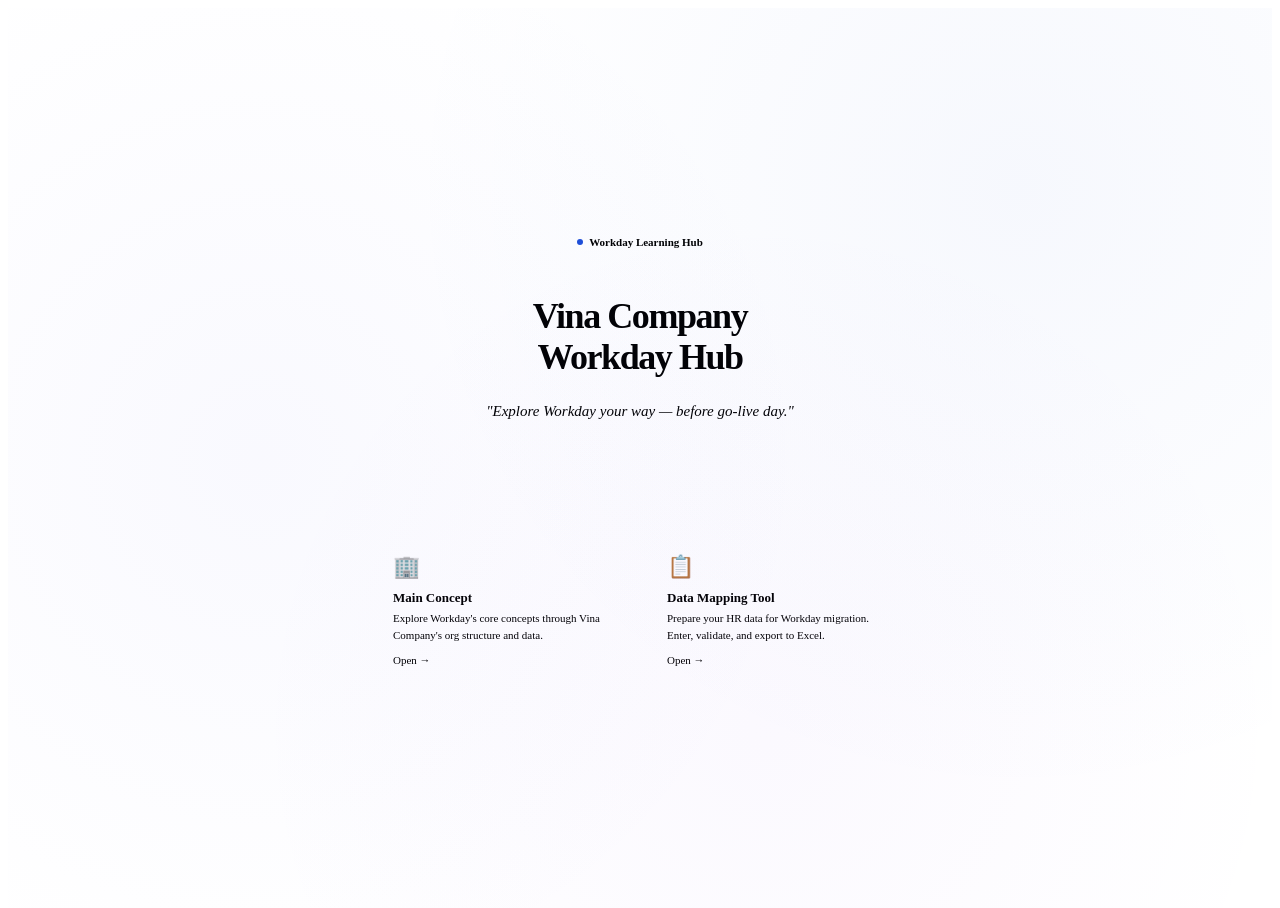
==== commit e6c6750a: "Add landing page" ====
--- a/index.html
+++ b/index.html
@@ -3,1120 +3,215 @@
 <head>
 <meta charset="UTF-8"/>
 <meta name="viewport" content="width=device-width, initial-scale=1.0"/>
-<title>Workday Concept Playbook — Vina Company v4</title>
+<title>Vina Company — Workday Learning Hub</title>
 <link href="https://fonts.googleapis.com/css2?family=Bricolage+Grotesque:opsz,wght@12..96,300;12..96,400;12..96,500;12..96,600;12..96,700&family=DM+Mono:wght@400;500&display=swap" rel="stylesheet"/>
+<link rel="stylesheet" href="assets/style.css"/>
 <style>
-:root{
-  --bg:#F7F5F0;--surface:#FFFFFF;--surface2:#F0EDE8;
-  --border:rgba(0,0,0,0.08);--border2:rgba(0,0,0,0.14);
-  --text:#1A1814;--text2:#6B6660;--text3:#A8A4A0;
-  --font:'Bricolage Grotesque',sans-serif;--mono:'DM Mono',monospace;
-  --c-org:#1D4ED8;--c-org-bg:#EFF6FF;
-  --c-stf:#9D174D;--c-stf-bg:#FDF2F8;
-  --c-jp:#B45309;--c-jp-bg:#FFFBEB;
-  --c-comp:#DC2626;--c-comp-bg:#FFF1F2;
-  --c-sec:#065F46;--c-sec-bg:#ECFDF5;
-  --c-bp:#7C3AED;--c-bp-bg:#F5F3FF;
-}
-*,*::before,*::after{box-sizing:border-box;margin:0;padding:0;}
-body{font-family:var(--font);background:var(--bg);color:var(--text);height:100vh;display:flex;flex-direction:column;overflow:hidden;}
-
-/* TOPBAR */
-.topbar{display:flex;align-items:center;justify-content:space-between;padding:0 20px;height:52px;background:var(--surface);border-bottom:1px solid var(--border);flex-shrink:0;z-index:200;}
-.tb-brand{display:flex;align-items:center;gap:10px;}
-.tb-logo{width:32px;height:32px;background:linear-gradient(135deg,#1D4ED8,#7C3AED);border-radius:8px;display:flex;align-items:center;justify-content:center;color:#fff;font-weight:700;font-size:13px;}
-.tb-name{font-size:14px;font-weight:700;letter-spacing:-0.02em;}
-.tb-tag{font-size:10px;color:var(--text2);background:var(--surface2);padding:2px 8px;border-radius:20px;border:1px solid var(--border);}
-.tb-right{display:flex;align-items:center;gap:6px;}
-.btn{padding:6px 14px;border-radius:7px;font-family:var(--font);font-size:11px;font-weight:600;cursor:pointer;border:none;transition:all .15s;}
-.btn-ghost{background:transparent;color:var(--text2);border:1px solid var(--border2);}
-.btn-ghost:hover{background:var(--surface2);}
-.btn-primary{background:var(--text);color:#fff;}
-.btn-primary:hover{background:#333;}
-
-/* CONCEPT TABS */
-.concept-bar{display:flex;align-items:center;gap:3px;padding:0 20px;height:44px;background:var(--surface);border-bottom:2px solid var(--border);flex-shrink:0;overflow-x:auto;}
-.concept-bar::-webkit-scrollbar{display:none;}
-.ctab{display:flex;align-items:center;gap:6px;padding:5px 12px;border-radius:7px;font-size:11px;font-weight:600;cursor:pointer;border:1.5px solid transparent;transition:all .2s;white-space:nowrap;color:var(--text2);}
-.ctab:hover{background:var(--surface2);}
-.ctab-dot{width:6px;height:6px;border-radius:50%;}
-.ctab[data-c="org"] .ctab-dot{background:var(--c-org);}
-.ctab[data-c="stf"] .ctab-dot{background:var(--c-stf);}
-.ctab[data-c="jp"]  .ctab-dot{background:var(--c-jp);}
-.ctab[data-c="comp"].ctab-dot,.ctab[data-c="comp"] .ctab-dot{background:var(--c-comp);}
-.ctab[data-c="sec"] .ctab-dot{background:var(--c-sec);}
-.ctab[data-c="bp"]  .ctab-dot{background:var(--c-bp);}
-.ctab.active[data-c="org"]{color:var(--c-org);background:#EFF6FF;border-color:#BFDBFE;}
-.ctab.active[data-c="stf"]{color:var(--c-stf);background:#FDF2F8;border-color:#FBCFE8;}
-.ctab.active[data-c="jp"] {color:var(--c-jp);background:#FFFBEB;border-color:#FDE68A;}
-.ctab.active[data-c="comp"]{color:var(--c-comp);background:#FFF1F2;border-color:#FECDD3;}
-.ctab.active[data-c="sec"]{color:var(--c-sec);background:#ECFDF5;border-color:#A7F3D0;}
-.ctab.active[data-c="bp"] {color:var(--c-bp);background:#F5F3FF;border-color:#DDD6FE;}
-
-/* BODY */
-.body-wrap{display:flex;flex:1;overflow:hidden;}
-
-/* CHART PANE */
-.chart-pane{flex:1;display:flex;flex-direction:column;overflow:hidden;}
-.chart-header{padding:10px 20px 8px;flex-shrink:0;border-bottom:1px solid var(--border);}
-.chart-title{font-size:13px;font-weight:700;color:var(--text);margin-bottom:1px;}
-.chart-sub{font-size:10px;color:var(--text3);}
-.chart-scroll{flex:1;overflow:auto;padding:14px 20px 20px;}
-.chart-scroll::-webkit-scrollbar{width:4px;height:4px;}
-.chart-scroll::-webkit-scrollbar-thumb{background:var(--border2);border-radius:2px;}
-
-/* ORG TYPE SWITCHER */
-.org-type-bar{display:flex;align-items:center;gap:4px;padding:7px 20px;background:var(--surface2);border-bottom:1px solid var(--border);flex-shrink:0;overflow-x:auto;}
-.org-type-bar::-webkit-scrollbar{display:none;}
-.ot-label{font-size:9px;font-weight:700;text-transform:uppercase;letter-spacing:.07em;color:var(--text3);margin-right:6px;white-space:nowrap;}
-.otab{display:flex;align-items:center;gap:5px;padding:4px 11px;border-radius:6px;font-size:10px;font-weight:600;cursor:pointer;border:1px solid var(--border2);background:var(--surface);color:var(--text2);transition:all .15s;white-space:nowrap;}
-.otab:hover{border-color:var(--c-org);color:var(--c-org);}
-.otab.active{background:var(--c-org);color:#fff;border-color:var(--c-org);}
-.ot-teach{display:none;padding:7px 20px;background:#EFF6FF;border-bottom:1px solid #BFDBFE;font-size:11px;color:#1e40af;line-height:1.6;}
-.ot-teach.show{display:block;}
-.ot-teach strong{color:#1D4ED8;}
-
-/* ORG CHART */
-.oc-wrap{display:flex;flex-direction:column;gap:6px;min-width:480px;}
-
-/* GROUP BOX */
-.og-box{border-radius:10px;border:1.5px solid var(--border2);background:var(--surface);overflow:hidden;transition:all .2s;}
-.og-box.expanded{border-color:var(--active-color,var(--c-org));box-shadow:0 4px 16px rgba(0,0,0,0.08);}
-.og-header{display:flex;align-items:center;justify-content:space-between;padding:10px 14px;cursor:pointer;transition:background .15s;gap:10px;}
-.og-header:hover{background:var(--surface2);}
-.og-box.expanded .og-header{background:color-mix(in srgb,var(--active-color,var(--c-org)) 6%,white);border-bottom:1px solid color-mix(in srgb,var(--active-color,var(--c-org)) 20%,transparent);}
-.og-left{display:flex;align-items:center;gap:10px;flex:1;min-width:0;}
-.og-icon{width:30px;height:30px;border-radius:7px;display:flex;align-items:center;justify-content:center;font-size:14px;flex-shrink:0;}
-.og-info{flex:1;min-width:0;}
-.og-type{font-size:8px;font-weight:700;text-transform:uppercase;letter-spacing:.07em;color:var(--text3);margin-bottom:1px;}
-.og-name{font-size:12px;font-weight:700;color:var(--text);line-height:1.3;}
-.og-meta{font-size:9px;color:var(--text2);margin-top:1px;}
-.og-right{display:flex;align-items:center;gap:8px;flex-shrink:0;}
-.og-badge{display:inline-flex;align-items:center;gap:4px;padding:2px 8px;border-radius:20px;font-size:9px;font-weight:700;}
-.og-arrow{font-size:11px;color:var(--text3);transition:transform .2s;}
-.og-box.expanded .og-arrow{transform:rotate(180deg);}
-.og-workers{display:none;padding:10px 14px 14px;}
-.og-box.expanded .og-workers{display:block;}
-.og-workers-grid{display:flex;flex-wrap:wrap;gap:7px;margin-top:8px;}
-
-/* SUB GROUP (cost center inside hierarchy, or sub-org) */
-.sub-og-box{margin-bottom:6px;border-radius:8px;border:1.5px solid var(--border2);background:var(--surface2);overflow:hidden;}
-.sub-og-box.expanded{border-color:var(--active-color,var(--c-org));}
-.sub-og-header{display:flex;align-items:center;justify-content:space-between;padding:8px 12px;cursor:pointer;gap:8px;}
-.sub-og-header:hover{background:color-mix(in srgb,var(--active-color,var(--c-org)) 5%,white);}
-.sub-og-box.expanded .sub-og-header{background:color-mix(in srgb,var(--active-color,var(--c-org)) 8%,white);border-bottom:1px solid var(--border);}
-.sub-og-left{flex:1;}
-.sub-og-name{font-size:11px;font-weight:700;}
-.sub-og-meta{font-size:9px;color:var(--text2);margin-top:1px;}
-.sub-og-arrow{font-size:10px;color:var(--text3);transition:transform .2s;flex-shrink:0;}
-.sub-og-box.expanded .sub-og-arrow{transform:rotate(180deg);}
-.sub-og-workers{display:none;padding:8px 12px 12px;}
-.sub-og-box.expanded .sub-og-workers{display:block;}
-.sub-og-grid{display:flex;flex-wrap:wrap;gap:6px;margin-top:6px;}
-.sub-section-label{font-size:9px;font-weight:700;text-transform:uppercase;letter-spacing:.07em;color:var(--text3);margin-bottom:6px;margin-top:10px;padding-left:2px;}
-
-/* WORKER CARD */
-.wkr-card{border:1.5px solid var(--border2);border-radius:8px;padding:8px 10px;background:var(--surface);cursor:pointer;transition:all .2s;min-width:138px;max-width:165px;flex-shrink:0;}
-.wkr-card:hover{border-color:var(--active-color,var(--c-org));box-shadow:0 2px 8px rgba(0,0,0,0.07);}
-.wkr-card.selected{border-color:var(--active-color,var(--c-org));box-shadow:0 0 0 2px color-mix(in srgb,var(--active-color,var(--c-org)) 20%,transparent);}
-.wkr-card.vacant{border-style:dashed;opacity:0.65;}
-.wc-type{font-size:8px;font-weight:700;text-transform:uppercase;letter-spacing:.07em;color:var(--text3);margin-bottom:2px;}
-.wc-name{font-size:11px;font-weight:700;line-height:1.3;margin-bottom:2px;}
-.wc-role{font-size:9px;color:var(--text2);line-height:1.35;}
-.wc-badge{display:inline-flex;margin-top:4px;padding:1px 6px;border-radius:20px;font-size:8px;font-weight:700;}
-
-/* DIVIDER */
-.divider{width:1px;background:var(--border);flex-shrink:0;}
-
-/* DETAIL PANE */
-.detail-pane{width:340px;flex-shrink:0;display:flex;flex-direction:column;overflow:hidden;background:var(--surface);}
-.detail-scroll{flex:1;overflow-y:auto;padding:20px;}
-.detail-scroll::-webkit-scrollbar{width:4px;}
-.detail-scroll::-webkit-scrollbar-thumb{background:var(--border2);border-radius:2px;}
-.dp-welcome-hero{background:var(--surface2);border-radius:10px;padding:18px;text-align:center;border:1px solid var(--border);margin-bottom:10px;}
-.hw-icon{font-size:32px;margin-bottom:8px;}
-.dp-welcome-hero h2{font-size:14px;font-weight:700;margin-bottom:4px;}
-.dp-welcome-hero p{font-size:11px;color:var(--text2);line-height:1.6;}
-.concept-intro-card{border-radius:9px;padding:14px;border:1.5px solid var(--border);margin-bottom:10px;}
-.cic-label{font-size:8px;font-weight:700;text-transform:uppercase;letter-spacing:.08em;color:var(--text3);margin-bottom:4px;}
-.cic-title{font-size:13px;font-weight:700;margin-bottom:5px;}
-.cic-body{font-size:11px;color:var(--text2);line-height:1.65;}
-.cic-takeaway{margin-top:10px;padding:8px 10px;border-radius:6px;font-size:10px;font-weight:600;line-height:1.5;}
-.dp-node{display:none;}
-.dp-back{display:flex;align-items:center;gap:5px;font-size:10px;color:var(--text2);cursor:pointer;margin-bottom:12px;padding:5px 9px;border-radius:6px;border:1px solid var(--border);width:fit-content;transition:all .15s;}
-.dp-back:hover{background:var(--surface2);}
-.dp-badge{display:inline-flex;align-items:center;gap:5px;padding:3px 9px;border-radius:20px;font-size:9px;font-weight:700;letter-spacing:.05em;text-transform:uppercase;margin-bottom:8px;}
-.dp-name{font-size:18px;font-weight:700;letter-spacing:-.03em;margin-bottom:3px;line-height:1.2;}
-.dp-analogy{font-size:11px;color:var(--text2);line-height:1.65;padding:8px 10px;background:var(--surface2);border-radius:7px;border-left:3px solid var(--border2);margin-bottom:14px;}
-.dp-section{margin-bottom:14px;}
-.dp-section-title{font-size:8px;font-weight:700;text-transform:uppercase;letter-spacing:.08em;color:var(--text3);margin-bottom:6px;}
-.data-row{display:flex;justify-content:space-between;align-items:flex-start;padding:5px 0;border-bottom:1px solid var(--border);gap:10px;}
-.data-row:last-child{border-bottom:none;}
-.dr-label{font-size:10px;color:var(--text2);flex-shrink:0;}
-.dr-value{font-size:10px;font-weight:600;text-align:right;line-height:1.4;}
-.dr-value.mono{font-family:var(--mono);font-size:9px;}
-.comp-item{display:flex;justify-content:space-between;align-items:center;padding:6px 10px;background:var(--surface2);border-radius:5px;margin-bottom:3px;border:1px solid var(--border);}
-.ci-label{font-size:10px;color:var(--text2);}
-.ci-value{font-size:10px;font-weight:700;font-family:var(--mono);}
-.concept-link{display:flex;align-items:center;gap:8px;padding:8px 10px;border-radius:7px;border:1.5px solid var(--border);margin-bottom:5px;cursor:pointer;transition:all .15s;}
-.concept-link:hover{border-color:var(--lc);background:color-mix(in srgb,var(--lc) 5%,white);}
-.cl-dot{width:7px;height:7px;border-radius:50%;background:var(--lc);flex-shrink:0;}
-.cl-body{flex:1;}
-.cl-title{font-size:11px;font-weight:600;color:var(--lc);}
-.cl-desc{font-size:9px;color:var(--text2);margin-top:1px;line-height:1.4;}
-
-/* SEC MATRIX */
-.sec-matrix{border:1px solid var(--border);border-radius:7px;overflow:hidden;font-size:9px;}
-.sm-header{display:grid;grid-template-columns:110px repeat(4,1fr);background:var(--surface2);border-bottom:1px solid var(--border);}
-.sm-cell{padding:5px 6px;font-weight:700;text-align:center;border-right:1px solid var(--border);}
-.sm-cell:last-child{border-right:none;}
-.sm-row{display:grid;grid-template-columns:110px repeat(4,1fr);border-bottom:1px solid var(--border);}
-.sm-row:last-child{border-bottom:none;}
-.sm-access{display:flex;align-items:center;justify-content:center;padding:5px;}
-.sm-yes{color:#059669;font-size:12px;}
-.sm-part{color:#D97706;font-size:9px;font-weight:700;}
-.sm-no{color:#DC2626;font-size:12px;}
-
-/* BP */
-.bp-step{display:flex;gap:8px;margin-bottom:8px;}
-.bp-num{width:20px;height:20px;border-radius:50%;background:var(--c-bp);color:#fff;font-size:9px;font-weight:700;display:flex;align-items:center;justify-content:center;flex-shrink:0;margin-top:1px;}
-.bp-title{font-size:11px;font-weight:600;margin-bottom:1px;}
-.bp-desc{font-size:10px;color:var(--text2);line-height:1.5;}
-.bp-warn{background:#FFFBEB;border:1px solid #FDE68A;border-radius:7px;padding:8px 10px;font-size:10px;color:#92400E;line-height:1.55;margin-top:6px;}
-
-/* STF */
-.stf-card{border:1.5px solid var(--border);border-radius:7px;padding:10px;margin-bottom:7px;}
-.stf-card.rec{border-color:var(--c-stf);background:color-mix(in srgb,var(--c-stf) 4%,white);}
-.stf-header{display:flex;align-items:center;justify-content:space-between;margin-bottom:5px;}
-.stf-title{font-size:11px;font-weight:700;}
-.stf-badge{font-size:8px;font-weight:700;padding:2px 7px;border-radius:20px;background:var(--c-stf);color:#fff;}
-.stf-desc{font-size:10px;color:var(--text2);line-height:1.55;}
-
-/* LEGEND */
-.legend-wrap{display:flex;flex-wrap:wrap;gap:6px;margin-top:8px;}
-.legend-item{display:flex;align-items:center;gap:5px;font-size:9px;color:var(--text2);}
-.legend-dot{width:8px;height:8px;border-radius:50%;flex-shrink:0;}
-
-/* DRAWER */
-.drawer-overlay{position:fixed;inset:0;background:rgba(0,0,0,0.3);z-index:400;display:none;}
-.drawer-overlay.open{display:block;}
-.drawer{position:fixed;top:0;right:0;bottom:0;width:640px;max-width:95vw;background:var(--surface);border-left:1px solid var(--border);z-index:401;display:flex;flex-direction:column;transform:translateX(100%);transition:transform .3s cubic-bezier(.4,0,.2,1);}
-.drawer.open{transform:translateX(0);}
-.drawer-header{display:flex;align-items:center;justify-content:space-between;padding:16px 20px;border-bottom:1px solid var(--border);flex-shrink:0;}
-.drawer-title{font-size:15px;font-weight:700;letter-spacing:-.02em;}
-.drawer-close{background:var(--surface2);border:1px solid var(--border);border-radius:6px;width:28px;height:28px;display:flex;align-items:center;justify-content:center;cursor:pointer;font-size:14px;color:var(--text2);}
-.drawer-tabs{display:flex;gap:4px;padding:12px 20px;border-bottom:1px solid var(--border);flex-shrink:0;}
-.dtab{padding:5px 12px;border-radius:6px;font-size:11px;font-weight:600;cursor:pointer;border:1px solid transparent;color:var(--text2);transition:all .15s;}
-.dtab:hover{background:var(--surface2);}
-.dtab.active{background:var(--surface2);border-color:var(--border2);color:var(--text);}
-.drawer-content{flex:1;overflow-y:auto;padding:16px 20px;}
-.ml-table{width:100%;border-collapse:collapse;font-size:11px;}
-.ml-table th{text-align:left;padding:7px 10px;background:var(--surface2);border-bottom:1px solid var(--border);font-size:9px;font-weight:700;text-transform:uppercase;letter-spacing:.06em;color:var(--text3);}
-.ml-table td{padding:7px 10px;border-bottom:1px solid var(--border);vertical-align:top;}
-.ml-table tr:last-child td{border-bottom:none;}
-.ml-table tr:hover td{background:var(--surface2);}
-.ml-mono{font-family:var(--mono);font-size:9px;color:var(--text2);}
-.ml-badge{display:inline-flex;padding:1px 7px;border-radius:20px;font-size:8px;font-weight:700;}
-.ml-section{margin-bottom:20px;}
-.ml-section-title{font-size:11px;font-weight:700;padding:8px 10px;background:var(--surface2);border-radius:6px;margin-bottom:8px;border:1px solid var(--border);}
-
-/* BREADCRUMB */
-.breadcrumb{display:none;align-items:center;gap:5px;font-size:10px;color:var(--text2);padding:6px 20px;background:var(--surface2);border-bottom:1px solid var(--border);flex-shrink:0;}
-.bc-link{cursor:pointer;}
-.bc-link:hover{color:var(--text);}
-.bc-sep{color:var(--text3);}
-.bc-cur{font-weight:600;color:var(--text);}
-
-/* STORY */
-.story-overlay{position:fixed;inset:0;background:rgba(26,24,20,0.65);z-index:500;display:none;align-items:center;justify-content:center;backdrop-filter:blur(6px);}
-.story-card{background:var(--surface);border-radius:18px;padding:32px 36px;width:480px;max-width:92vw;box-shadow:0 32px 80px rgba(0,0,0,0.2);animation:popIn .32s cubic-bezier(.34,1.56,.64,1);}
-@keyframes popIn{from{opacity:0;transform:scale(.92) translateY(14px);}to{opacity:1;transform:scale(1) translateY(0);}}
-.sc-step{font-size:9px;font-weight:700;letter-spacing:.1em;text-transform:uppercase;color:var(--text3);margin-bottom:6px;}
-.sc-icon{font-size:36px;display:block;margin-bottom:12px;}
-.sc-title{font-size:20px;font-weight:700;letter-spacing:-.03em;margin-bottom:8px;line-height:1.2;}
-.sc-body{font-size:12px;color:var(--text2);line-height:1.75;margin-bottom:16px;}
+html,body{height:100%;overflow:hidden;}
+body{display:flex;flex-direction:column;}
+
+/* HERO */
+.hero{flex:1;display:flex;flex-direction:column;align-items:center;justify-content:center;text-align:center;padding:40px 24px;background:var(--bg);position:relative;overflow:hidden;}
+
+/* Subtle background pattern */
+.hero::before{
+  content:'';position:absolute;inset:0;
+  background-image:radial-gradient(circle at 20% 50%,rgba(99,102,241,0.04) 0%,transparent 50%),
+                   radial-gradient(circle at 80% 20%,rgba(29,78,216,0.04) 0%,transparent 50%),
+                   radial-gradient(circle at 60% 80%,rgba(124,58,237,0.03) 0%,transparent 50%);
+  pointer-events:none;
+}
+
+.hero-tag{
+  display:inline-flex;align-items:center;gap:6px;
+  padding:4px 12px;border-radius:20px;
+  background:var(--surface);border:1px solid var(--border2);
+  font-size:11px;font-weight:600;color:var(--text2);
+  margin-bottom:20px;
+}
+.hero-tag-dot{width:6px;height:6px;border-radius:50%;background:#1D4ED8;}
+
+.hero-title{
+  font-size:36px;font-weight:700;letter-spacing:-0.04em;
+  color:var(--text);line-height:1.15;margin-bottom:10px;
+  max-width:560px;
+}
+
+.hero-punch{
+  font-size:15px;color:var(--text2);margin-bottom:36px;
+  font-style:italic;
+}
+
+/* TOOL CARDS */
+.tool-cards{
+  display:flex;gap:14px;margin-top:0;
+  justify-content:center;flex-wrap:wrap;
+}
+.tool-card{
+  background:var(--surface);
+  border:1.5px solid var(--border2);
+  border-radius:12px;
+  padding:18px 20px;
+  width:220px;
+  text-align:left;
+  cursor:pointer;
+  text-decoration:none;
+  color:var(--text);
+  transition:all .2s;
+  display:block;
+}
+.tool-card:hover{
+  border-color:#1D4ED8;
+  box-shadow:0 4px 20px rgba(29,78,216,0.1);
+  transform:translateY(-2px);
+}
+.tc-icon{font-size:22px;margin-bottom:10px;}
+.tc-title{font-size:13px;font-weight:700;margin-bottom:4px;}
+.tc-desc{font-size:11px;color:var(--text2);line-height:1.55;}
+.tc-arrow{font-size:11px;color:var(--text3);margin-top:10px;display:block;}
+
+.start-btn{
+  display:inline-flex;align-items:center;gap:8px;
+  padding:12px 28px;border-radius:10px;
+  background:var(--text);color:#fff;
+  font-family:var(--font);font-size:13px;font-weight:600;
+  cursor:pointer;border:none;transition:all .2s;
+  margin-bottom:40px;
+}
+.start-btn:hover{background:#333;transform:translateY(-1px);}
+
+/* STORY OVERLAY */
+.story-overlay{
+  position:fixed;inset:0;
+  background:rgba(26,24,20,0.7);
+  z-index:500;display:none;
+  align-items:center;justify-content:center;
+  backdrop-filter:blur(8px);
+}
+.story-overlay.show{display:flex;}
+.story-card{
+  background:var(--surface);border-radius:20px;
+  padding:36px 40px;width:500px;max-width:92vw;
+  box-shadow:0 40px 80px rgba(0,0,0,0.2);
+  animation:popIn .35s cubic-bezier(.34,1.56,.64,1);
+}
+@keyframes popIn{from{opacity:0;transform:scale(.9) translateY(20px);}to{opacity:1;transform:scale(1) translateY(0);}}
+.sc-step{font-size:9px;font-weight:700;letter-spacing:.1em;text-transform:uppercase;color:var(--text3);margin-bottom:8px;}
+.sc-icon{font-size:40px;display:block;margin-bottom:14px;}
+.sc-title{font-size:22px;font-weight:700;letter-spacing:-.03em;margin-bottom:10px;line-height:1.2;}
+.sc-body{font-size:13px;color:var(--text2);line-height:1.75;margin-bottom:18px;}
 .sc-body strong{color:var(--text);}
-.sc-hl{background:var(--surface2);border-left:3px solid var(--c-org);border-radius:0 7px 7px 0;padding:8px 12px;font-size:11px;color:var(--text2);margin-bottom:16px;line-height:1.6;}
+.sc-hl{background:var(--surface2);border-left:3px solid #1D4ED8;border-radius:0 8px 8px 0;padding:10px 14px;font-size:12px;color:var(--text2);margin-bottom:18px;line-height:1.6;}
 .sc-footer{display:flex;align-items:center;justify-content:space-between;}
-.sc-dots{display:flex;gap:4px;}
+.sc-dots{display:flex;gap:5px;}
 .sc-dot{width:5px;height:5px;border-radius:50%;background:var(--border2);transition:all .2s;}
-.sc-dot.active{width:16px;border-radius:2px;background:var(--c-org);}
-.sc-actions{display:flex;gap:6px;align-items:center;}
+.sc-dot.active{width:18px;border-radius:2px;background:#1D4ED8;}
+.sc-actions{display:flex;gap:8px;align-items:center;}
+.btn{padding:8px 18px;border-radius:8px;font-family:var(--font);font-size:12px;font-weight:600;cursor:pointer;border:none;transition:all .15s;}
 .btn-outline{background:transparent;border:1px solid var(--border2);color:var(--text2);}
 .btn-outline:hover{background:var(--surface2);}
 .btn-dark{background:var(--text);color:#fff;}
 .btn-dark:hover{background:#333;}
-.btn-dim{background:none;border:none;color:var(--text3);font-size:10px;cursor:pointer;padding:4px 6px;font-family:var(--font);}
+.btn-dim{background:none;border:none;color:var(--text3);font-size:11px;cursor:pointer;padding:4px 6px;font-family:var(--font);}
 </style>
 </head>
 <body>
 
-<!-- TOPBAR -->
-<div class="topbar">
-  <div class="tb-brand">
-    <div class="tb-logo">V</div>
-    <div><div class="tb-name">Vina Company</div></div>
-    <span class="tb-tag">Workday Concept Playbook v4</span>
-  </div>
-  <div class="tb-right">
-    <button class="btn btn-ghost" onclick="openDrawer()">📋 Reference Data</button>
-    <button class="btn btn-ghost" onclick="startStory()">▶ Guided tour</button>
-    <button class="btn btn-ghost" onclick="resetAll()">Reset</button>
-    <button class="btn btn-primary" onclick="window.open('workday_hcm_v2.html')">Data Mapping Tool →</button>
+<script src="assets/nav.js"></script>
+
+<!-- HERO -->
+<div class="hero" id="hero">
+  <div class="hero-tag"><div class="hero-tag-dot"></div>Workday Learning Hub</div>
+  <h1 class="hero-title">Vina Company<br>Workday Hub</h1>
+  <p class="hero-punch">"Explore Workday your way — before go-live day."</p>
+
+  <button class="start-btn" onclick="startStory()">▶ Start guided tour</button>
+
+  <div class="tool-cards" id="tool-cards">
+    <a class="tool-card" href="playbook/index.html">
+      <div class="tc-icon">🏢</div>
+      <div class="tc-title">Main Concept</div>
+      <div class="tc-desc">Explore Workday's core concepts through Vina Company's org structure and data.</div>
+      <span class="tc-arrow">Open →</span>
+    </a>
+    <a class="tool-card" href="mapping-tool/index.html">
+      <div class="tc-icon">📋</div>
+      <div class="tc-title">Data Mapping Tool</div>
+      <div class="tc-desc">Prepare your HR data for Workday migration. Enter, validate, and export to Excel.</div>
+      <span class="tc-arrow">Open →</span>
+    </a>
   </div>
 </div>
 
-<!-- CONCEPT TABS — new order -->
-<div class="concept-bar">
-  <div class="ctab active" data-c="org"  onclick="switchConcept('org')"><div class="ctab-dot"></div>Supervisory Org</div>
-  <div class="ctab"        data-c="stf"  onclick="switchConcept('stf')"><div class="ctab-dot"></div>Staffing Model</div>
-  <div class="ctab"        data-c="jp"   onclick="switchConcept('jp')"><div class="ctab-dot"></div>Job Profile</div>
-  <div class="ctab"        data-c="comp" onclick="switchConcept('comp')"><div class="ctab-dot"></div>Compensation</div>
-  <div class="ctab"        data-c="sec"  onclick="switchConcept('sec')"><div class="ctab-dot"></div>Security</div>
-  <div class="ctab"        data-c="bp"   onclick="switchConcept('bp')"><div class="ctab-dot"></div>Business Process</div>
-</div>
-
-<!-- ORG TYPE SWITCHER -->
-<div id="org-type-bar" class="org-type-bar">
-  <span class="ot-label">View by:</span>
-  <div class="otab active" data-ot="sup"     onclick="switchOrgType('sup')">🏢 Supervisory Org</div>
-  <div class="otab"        data-ot="company" onclick="switchOrgType('company')">🏛️ Company</div>
-  <div class="otab"        data-ot="cc"      onclick="switchOrgType('cc')">🏦 Cost Center</div>
-  <div class="otab"        data-ot="loc"     onclick="switchOrgType('loc')">📍 Location</div>
-  <div class="otab"        data-ot="custom"  onclick="switchOrgType('custom')">⚙️ Custom Org</div>
-</div>
-<div class="ot-teach" id="ot-teach"></div>
-
-<!-- BREADCRUMB -->
-<div class="breadcrumb" id="breadcrumb">
-  <span class="bc-link" onclick="hideDetail()">🏠 Overview</span>
-  <span class="bc-sep">›</span>
-  <span class="bc-cur" id="bc-cur"></span>
-</div>
-
-<!-- BODY -->
-<div class="body-wrap">
-  <div class="chart-pane">
-    <div class="chart-header">
-      <div class="chart-title" id="chart-title">Vina Company — Supervisory Org View</div>
-      <div class="chart-sub"  id="chart-sub">Click any group to expand and see its members</div>
-    </div>
-    <div class="chart-scroll"><div class="oc-wrap" id="oc-wrap"></div></div>
-  </div>
-  <div class="divider"></div>
-  <div class="detail-pane">
-    <div class="detail-scroll" id="detail-scroll">
-      <div id="dp-welcome">
-        <div class="dp-welcome-hero">
-          <div class="hw-icon">🏭</div>
-          <h2>Vina Company</h2>
-          <p>Vietnamese FMCG manufacturer · HCMC · Hà Nội · Bình Dương · 51 employees · 6 departments</p>
-        </div>
-        <div id="concept-intro-area"></div>
-      </div>
-      <div id="dp-node" class="dp-node"></div>
-    </div>
-  </div>
-</div>
-
-<!-- DRAWER -->
-<div class="drawer-overlay" id="drawer-overlay" onclick="closeDrawer()"></div>
-<div class="drawer" id="drawer">
-  <div class="drawer-header">
-    <div class="drawer-title">📋 Reference Data — Vina Company</div>
-    <div class="drawer-close" onclick="closeDrawer()">✕</div>
-  </div>
-  <div class="drawer-tabs">
-    <div class="dtab active" data-dt="loc" onclick="switchDrawerTab('loc')">📍 Locations</div>
-    <div class="dtab" data-dt="cc" onclick="switchDrawerTab('cc')">🏦 Cost Centers</div>
-    <div class="dtab" data-dt="jp" onclick="switchDrawerTab('jp')">📄 Job Profiles</div>
-  </div>
-  <div class="drawer-content" id="drawer-content"></div>
-</div>
-
-<!-- STORY -->
-<div class="story-overlay" id="story-overlay" style="display:none;">
+<!-- STORY OVERLAY -->
+<div class="story-overlay" id="story-overlay">
   <div class="story-card" id="story-card"></div>
 </div>
 
 <script>
-// ═══════════════════════════════════════════════════
-// REFERENCE DATA
-// ═══════════════════════════════════════════════════
-const LOCATIONS=[
-  {id:'LOC-VN-HCM-01',name:'Hồ Chí Minh City HQ',    country:'Vietnam',tz:'UTC+7',hier:'Vietnam'},
-  {id:'LOC-VN-HCM-02',name:'Hồ Chí Minh City Sales',  country:'Vietnam',tz:'UTC+7',hier:'Vietnam'},
-  {id:'LOC-VN-HAN-01',name:'Hà Nội Regional Office',   country:'Vietnam',tz:'UTC+7',hier:'Vietnam'},
-  {id:'LOC-VN-BDG-01',name:'Bình Dương Factory',       country:'Vietnam',tz:'UTC+7',hier:'Vietnam'},
-  {id:'LOC-VN-BDG-02',name:'Bình Dương Warehouse',     country:'Vietnam',tz:'UTC+7',hier:'Vietnam'},
+const STORY = [
+  {icon:'👋',
+   title:'Welcome to Vina Company\'s Workday Hub',
+   body:'This is your space to <strong>explore Workday concepts</strong> before your implementation begins. Everything here uses a fictional Vietnamese company — so the real thing feels familiar from day one.',
+   hl:null},
+  {icon:'🏭',
+   title:'Meet Vina Company',
+   body:'Vina Company is a Vietnamese FMCG manufacturer with <strong>51 employees</strong> across Hồ Chí Minh City, Hà Nội, and Bình Dương. They\'re going live on Workday HCM.',
+   hl:'All the data you\'ll see is fictional — but it\'s designed to mirror the real structure of a Vietnamese manufacturer.'},
+  {icon:'🔗',
+   title:'Everything in Workday is connected',
+   body:'The most important thing to understand before go-live: <strong>nothing in Workday lives alone.</strong> Change a Job Profile and it ripples to Positions. Add a worker without a Position and Workday says no.',
+   hl:'That\'s not a bug — it\'s by design. It keeps HR, Finance, and Payroll in sync.'},
+  {icon:'🏢',
+   title:'Six concepts to master',
+   body:'The Main Concept tool walks you through <strong>six core Workday concepts</strong> using Vina Company\'s real data: Supervisory Org, Staffing Model, Job Profile, Compensation, Security, and Business Process.',
+   hl:'Click any worker or org to explore their full Workday data — and follow the cross-concept links to see how everything connects.'},
+  {icon:'📋',
+   title:'When you\'re ready — map your own data',
+   body:'The <strong>Data Mapping Tool</strong> is where your real implementation work begins. Enter your actual company data, validate it against Workday rules, and export to Excel for EIB upload.',
+   hl:'Follow the load order: Reference data first, workers last. The tool enforces the sequence.'},
+  {icon:'✅',
+   title:'You\'re ready to explore',
+   body:'Start with the <strong>Main Concept</strong> tool to build your understanding — then move to the Data Mapping Tool when you\'re ready to prepare your real data.',
+   hl:null},
 ];
-const COST_CENTERS=[
-  {id:'CC-EXEC',    name:'Executive Leadership',    hier:'Corporate',     currency:'USD'},
-  {id:'CC-HR',      name:'Human Resources',          hier:'Corporate',     currency:'VND'},
-  {id:'CC-FIN',     name:'Finance',                  hier:'Corporate',     currency:'VND'},
-  {id:'CC-SALES',   name:'Sales & Marketing HCM',    hier:'Commercial',    currency:'VND'},
-  {id:'CC-SALES-HAN',name:'Sales North Hà Nội',     hier:'Commercial',    currency:'VND'},
-  {id:'CC-OPS',     name:'Operations & Supply Chain',hier:'Manufacturing', currency:'VND'},
-  {id:'CC-PROD',    name:'Production',               hier:'Manufacturing', currency:'VND'},
-  {id:'CC-WH',      name:'Warehouse & Logistics',    hier:'Manufacturing', currency:'VND'},
-];
-const JOB_PROFILES={
-  'JP-EXEC-CEO':  {name:'Chief Executive Officer',     group:'Management',         family:'Executive Leadership', level:'Executive',             grade:'Grade 1'},
-  'JP-EXEC-COO':  {name:'Chief Operating Officer',     group:'Management',         family:'Executive Leadership', level:'Executive',             grade:'Grade 1'},
-  'JP-MGMT-HEAD': {name:'Department Head',             group:'Management',         family:'People Management',    level:'Senior Manager',        grade:'Grade 2'},
-  'JP-MGMT-MGR':  {name:'Team Manager',                group:'Management',         family:'People Management',    level:'Manager',               grade:'Grade 3'},
-  'JP-HR-MGR':    {name:'HR Manager',                  group:'Corporate Functions',family:'Human Resources',      level:'Professional',          grade:'Grade 3'},
-  'JP-HR-RWD':    {name:'Head of Rewards & Benefits',  group:'Corporate Functions',family:'Human Resources',      level:'Professional',          grade:'Grade 3'},
-  'JP-HR-BP':     {name:'HR Business Partner',         group:'Corporate Functions',family:'Human Resources',      level:'Professional',          grade:'Grade 4'},
-  'JP-HR-SPEC':   {name:'HR Specialist',               group:'Corporate Functions',family:'Human Resources',      level:'Individual Contributor',grade:'Grade 5'},
-  'JP-FIN-MGR':   {name:'Finance Manager',             group:'Corporate Functions',family:'Finance',              level:'Professional',          grade:'Grade 3'},
-  'JP-FIN-ACCT':  {name:'Senior Accountant',           group:'Corporate Functions',family:'Finance',              level:'Individual Contributor',grade:'Grade 4'},
-  'JP-FIN-ANAL':  {name:'Finance Analyst',             group:'Corporate Functions',family:'Finance',              level:'Individual Contributor',grade:'Grade 5'},
-  'JP-SALES-HEAD':{name:'Head of Sales',               group:'Commercial',         family:'Sales',                level:'Senior Manager',        grade:'Grade 2'},
-  'JP-SALES-MGR': {name:'Sales Manager',               group:'Commercial',         family:'Sales',                level:'Manager',               grade:'Grade 3'},
-  'JP-SALES-EXEC':{name:'Sales Executive',             group:'Commercial',         family:'Sales',                level:'Individual Contributor',grade:'Grade 5'},
-  'JP-MKT-SPEC':  {name:'Marketing Specialist',        group:'Commercial',         family:'Marketing',            level:'Individual Contributor',grade:'Grade 5'},
-  'JP-OPS-HEAD':  {name:'Head of Operations',          group:'Manufacturing',      family:'Operations',           level:'Senior Manager',        grade:'Grade 2'},
-  'JP-OPS-MGR':   {name:'Operations Manager',          group:'Manufacturing',      family:'Operations',           level:'Manager',               grade:'Grade 3'},
-  'JP-OPS-COORD': {name:'Operations Coordinator',      group:'Manufacturing',      family:'Operations',           level:'Individual Contributor',grade:'Grade 5'},
-  'JP-PROD-SUP':  {name:'Production Supervisor',       group:'Manufacturing',      family:'Production',           level:'Supervisor',            grade:'Grade 4'},
-  'JP-PROD-LEAD': {name:'Production Team Lead',        group:'Manufacturing',      family:'Production',           level:'Supervisor',            grade:'Grade 5'},
-  'JP-PROD-OP':   {name:'Production Operator',         group:'Manufacturing',      family:'Production',           level:'Individual Contributor',grade:'Grade 5'},
-  'JP-WH-SUP':    {name:'Warehouse Supervisor',        group:'Manufacturing',      family:'Logistics',            level:'Supervisor',            grade:'Grade 4'},
-  'JP-WH-OP':     {name:'Warehouse Operator',          group:'Manufacturing',      family:'Logistics',            level:'Individual Contributor',grade:'Grade 5'},
-};
-const COMP_GRADES={
-  'Grade 1':{label:'Grade 1 — Executive',    color:'#7C3AED',min_usd:150000,max_usd:250000,min_vnd:null,   max_vnd:null},
-  'Grade 2':{label:'Grade 2 — Senior Mgmt',  color:'#1D4ED8',min_usd:null,  max_usd:null,  min_vnd:80000000,max_vnd:120000000},
-  'Grade 3':{label:'Grade 3 — Manager',      color:'#0891B2',min_usd:null,  max_usd:null,  min_vnd:55000000,max_vnd:85000000},
-  'Grade 4':{label:'Grade 4 — Professional', color:'#059669',min_usd:null,  max_usd:null,  min_vnd:35000000,max_vnd:58000000},
-  'Grade 5':{label:'Grade 5 — Staff',        color:'#D97706',min_usd:null,  max_usd:null,  min_vnd:15000000,max_vnd:35000000},
-};
-const SEC_ROLES={
-  'CEO':                  {color:'#1A1814',short:'CEO'},
-  'System Admin':         {color:'#DC2626',short:'Admin'},
-  'HR Partner':           {color:'#1D4ED8',short:'HRP'},
-  'HR Analyst':           {color:'#0891B2',short:'HRA'},
-  'Manager':              {color:'#059669',short:'MGR'},
-  'Employee Self-Service':{color:'#6B6660',short:'ESS'},
-};
-const JFG_COLORS={'Management':'#7C3AED','Corporate Functions':'#1D4ED8','Commercial':'#059669','Manufacturing':'#D97706'};
-const ORGS=[
-  {id:'exec', name:'Executive Leadership',     manager:'David Chen',       loc:'LOC-VN-HCM-01',cc:'CC-EXEC',    parent:null,  level:0},
-  {id:'sales',name:'Sales & Marketing',         manager:'Nguyễn Thị Hoa',  loc:'LOC-VN-HCM-02',cc:'CC-SALES',   parent:'exec',level:1},
-  {id:'ops',  name:'Operations & Supply Chain', manager:'Trần Văn Minh',   loc:'LOC-VN-BDG-01',cc:'CC-OPS',     parent:'exec',level:1},
-  {id:'hr',   name:'Human Resources',           manager:'Lê Thị Mai',      loc:'LOC-VN-HCM-01',cc:'CC-HR',      parent:'exec',level:1},
-  {id:'fin',  name:'Finance',                   manager:'Phạm Văn Đức',    loc:'LOC-VN-HAN-01',cc:'CC-FIN',     parent:'exec',level:1},
-  {id:'prod', name:'Production',                manager:'Võ Thị Lan',      loc:'LOC-VN-BDG-01',cc:'CC-PROD',    parent:'ops', level:2},
-  {id:'wh',   name:'Warehouse & Logistics',     manager:'Dương Thị Liên',  loc:'LOC-VN-BDG-02',cc:'CC-WH',      parent:'ops', level:2},
-];
-
-// ═══════════════════════════════════════════════════
-// 51 WORKERS — t13 = base for all
-// ═══════════════════════════════════════════════════
-const WORKERS=[
-  {id:'WKR-001',name:'David Chen',           pos:'POS-001',posTitle:'Chief Executive Officer',       jp:'JP-EXEC-CEO', org:'exec',loc:'LOC-VN-HCM-01',cc:'CC-EXEC',    hire:'2019-03-01',hrs:40,cur:'USD',base:200000,bhxh:0,       phuCap:8000, bonus:40000, grade:'Grade 1',sec:'CEO',                  expat:true, collar:'white'},
-  {id:'WKR-002',name:'Mark Thompson',        pos:'POS-002',posTitle:'Chief Operating Officer',        jp:'JP-EXEC-COO', org:'exec',loc:'LOC-VN-HCM-01',cc:'CC-EXEC',    hire:'2020-01-15',hrs:40,cur:'USD',base:170000,bhxh:0,       phuCap:6000, bonus:34000, grade:'Grade 1',sec:'Manager',               expat:true, collar:'white'},
-  {id:'WKR-003',name:'Nguyễn Thị Hoa',      pos:'POS-003',posTitle:'Head of Sales & Marketing',     jp:'JP-SALES-HEAD',org:'sales',loc:'LOC-VN-HCM-02',cc:'CC-SALES',  hire:'2020-06-15',hrs:40,cur:'VND',base:95000000, bhxh:5700000, phuCap:3500000,bonus:19000000,grade:'Grade 2',sec:'Manager',               expat:false,collar:'white'},
-  {id:'WKR-004',name:'Trần Minh Khoa',      pos:'POS-004',posTitle:'Sales Manager — HCM',           jp:'JP-SALES-MGR', org:'sales',loc:'LOC-VN-HCM-02',cc:'CC-SALES',  hire:'2021-03-01',hrs:40,cur:'VND',base:65000000, bhxh:3900000, phuCap:2500000,bonus:13000000,grade:'Grade 3',sec:'Manager',               expat:false,collar:'white'},
-  {id:'WKR-005',name:'Lê Thị Phương',       pos:'POS-005',posTitle:'Sales Executive',               jp:'JP-SALES-EXEC',org:'sales',loc:'LOC-VN-HCM-02',cc:'CC-SALES',  hire:'2021-07-01',hrs:40,cur:'VND',base:28000000, bhxh:1680000, phuCap:1500000,bonus:0,        grade:'Grade 5',sec:'Employee Self-Service',expat:false,collar:'white'},
-  {id:'WKR-006',name:'Phạm Quốc Bảo',      pos:'POS-006',posTitle:'Sales Executive',               jp:'JP-SALES-EXEC',org:'sales',loc:'LOC-VN-HCM-02',cc:'CC-SALES',  hire:'2022-01-10',hrs:40,cur:'VND',base:25000000, bhxh:1500000, phuCap:1500000,bonus:0,        grade:'Grade 5',sec:'Employee Self-Service',expat:false,collar:'white'},
-  {id:'WKR-007',name:'Võ Thị Thanh',        pos:'POS-007',posTitle:'Marketing Specialist',          jp:'JP-MKT-SPEC',  org:'sales',loc:'LOC-VN-HCM-02',cc:'CC-SALES',  hire:'2022-04-01',hrs:40,cur:'VND',base:27000000, bhxh:1620000, phuCap:1500000,bonus:0,        grade:'Grade 5',sec:'Employee Self-Service',expat:false,collar:'white'},
-  {id:'WKR-008',name:'Đặng Văn Long',       pos:'POS-008',posTitle:'Sales Manager — Hà Nội',        jp:'JP-SALES-MGR', org:'sales',loc:'LOC-VN-HAN-01',cc:'CC-SALES-HAN',hire:'2021-09-01',hrs:40,cur:'VND',base:62000000, bhxh:3720000, phuCap:2000000,bonus:12400000,grade:'Grade 3',sec:'Manager',               expat:false,collar:'white'},
-  {id:'WKR-009',name:'Ngô Thị Lan Anh',     pos:'POS-009',posTitle:'Sales Executive',               jp:'JP-SALES-EXEC',org:'sales',loc:'LOC-VN-HAN-01',cc:'CC-SALES-HAN',hire:'2022-06-01',hrs:40,cur:'VND',base:24000000, bhxh:1440000, phuCap:1200000,bonus:0,        grade:'Grade 5',sec:'Employee Self-Service',expat:false,collar:'white'},
-  {id:'WKR-010',name:'Bùi Thế Vinh',        pos:'POS-010',posTitle:'Sales Executive',               jp:'JP-SALES-EXEC',org:'sales',loc:'LOC-VN-HAN-01',cc:'CC-SALES-HAN',hire:'2023-02-01',hrs:40,cur:'VND',base:22000000, bhxh:1320000, phuCap:1200000,bonus:0,        grade:'Grade 5',sec:'Employee Self-Service',expat:false,collar:'white'},
-  {id:'WKR-011',name:'Hoàng Thị Mai',       pos:'POS-011',posTitle:'Marketing Specialist',          jp:'JP-MKT-SPEC',  org:'sales',loc:'LOC-VN-HAN-01',cc:'CC-SALES-HAN',hire:'2022-11-01',hrs:40,cur:'VND',base:26000000, bhxh:1560000, phuCap:1200000,bonus:0,        grade:'Grade 5',sec:'Employee Self-Service',expat:false,collar:'white'},
-  {id:'POS-VAC-01',name:'[Vacant]',         pos:'POS-012',posTitle:'Sales Executive — HCM',         jp:'JP-SALES-EXEC',org:'sales',loc:'LOC-VN-HCM-02',cc:'CC-SALES',  hire:null,hrs:40,cur:'VND',base:null,bhxh:null,phuCap:null,bonus:null,grade:'Grade 5',sec:null,vacant:true,collar:'white'},
-  {id:'POS-VAC-02',name:'[Vacant]',         pos:'POS-013',posTitle:'Marketing Specialist — HAN',    jp:'JP-MKT-SPEC',  org:'sales',loc:'LOC-VN-HAN-01',cc:'CC-SALES-HAN',hire:null,hrs:40,cur:'VND',base:null,bhxh:null,phuCap:null,bonus:null,grade:'Grade 5',sec:null,vacant:true,collar:'white'},
-  {id:'WKR-012',name:'Trần Văn Minh',       pos:'POS-014',posTitle:'Head of Operations',            jp:'JP-OPS-HEAD',  org:'ops', loc:'LOC-VN-BDG-01',cc:'CC-OPS',    hire:'2020-01-10',hrs:40,cur:'VND',base:90000000, bhxh:5400000, phuCap:3000000,bonus:18000000,grade:'Grade 2',sec:'Manager',               expat:false,collar:'white'},
-  {id:'WKR-013',name:'Lý Thành Đạt',       pos:'POS-015',posTitle:'Operations Manager',            jp:'JP-OPS-MGR',   org:'ops', loc:'LOC-VN-BDG-01',cc:'CC-OPS',    hire:'2021-04-01',hrs:40,cur:'VND',base:62000000, bhxh:3720000, phuCap:2200000,bonus:12400000,grade:'Grade 3',sec:'Manager',               expat:false,collar:'white'},
-  {id:'WKR-014',name:'Phan Thị Ngọc',      pos:'POS-016',posTitle:'Operations Coordinator',        jp:'JP-OPS-COORD', org:'ops', loc:'LOC-VN-BDG-01',cc:'CC-OPS',    hire:'2022-01-01',hrs:40,cur:'VND',base:28000000, bhxh:1680000, phuCap:1500000,bonus:0,        grade:'Grade 5',sec:'Employee Self-Service',expat:false,collar:'white'},
-  {id:'WKR-015',name:'Đinh Quang Hưng',    pos:'POS-017',posTitle:'Operations Coordinator',        jp:'JP-OPS-COORD', org:'ops', loc:'LOC-VN-BDG-01',cc:'CC-OPS',    hire:'2022-03-01',hrs:40,cur:'VND',base:27000000, bhxh:1620000, phuCap:1500000,bonus:0,        grade:'Grade 5',sec:'Employee Self-Service',expat:false,collar:'white'},
-  {id:'WKR-016',name:'Vũ Thị Hằng',        pos:'POS-018',posTitle:'Operations Coordinator',        jp:'JP-OPS-COORD', org:'ops', loc:'LOC-VN-BDG-01',cc:'CC-OPS',    hire:'2022-07-01',hrs:40,cur:'VND',base:26000000, bhxh:1560000, phuCap:1500000,bonus:0,        grade:'Grade 5',sec:'Employee Self-Service',expat:false,collar:'white'},
-  {id:'WKR-017',name:'Cao Minh Tuấn',      pos:'POS-019',posTitle:'Operations Coordinator',        jp:'JP-OPS-COORD', org:'ops', loc:'LOC-VN-BDG-01',cc:'CC-OPS',    hire:'2023-01-01',hrs:40,cur:'VND',base:25000000, bhxh:1500000, phuCap:1500000,bonus:0,        grade:'Grade 5',sec:'Employee Self-Service',expat:false,collar:'white'},
-  {id:'WKR-018',name:'Võ Thị Lan',          pos:'POS-020',posTitle:'Production Supervisor A',       jp:'JP-PROD-SUP',  org:'prod',loc:'LOC-VN-BDG-01',cc:'CC-PROD',   hire:'2021-07-01',hrs:48,cur:'VND',base:42000000, bhxh:2520000, phuCap:2000000,bonus:8400000, grade:'Grade 4',sec:'Manager',               expat:false,collar:'blue'},
-  {id:'WKR-019',name:'Nguyễn Văn Hải',     pos:'POS-021',posTitle:'Production Supervisor B',       jp:'JP-PROD-SUP',  org:'prod',loc:'LOC-VN-BDG-01',cc:'CC-PROD',   hire:'2021-09-01',hrs:48,cur:'VND',base:40000000, bhxh:2400000, phuCap:2000000,bonus:8000000, grade:'Grade 4',sec:'Manager',               expat:false,collar:'blue'},
-  {id:'WKR-020',name:'Trần Thị Bích',      pos:'POS-022',posTitle:'Production Team Lead',          jp:'JP-PROD-LEAD', org:'prod',loc:'LOC-VN-BDG-01',cc:'CC-PROD',   hire:'2022-01-01',hrs:48,cur:'VND',base:28000000, bhxh:1680000, phuCap:1500000,bonus:0,        grade:'Grade 5',sec:'Employee Self-Service',expat:false,collar:'blue'},
-  {id:'WKR-021',name:'Lê Quang Dũng',      pos:'POS-023',posTitle:'Production Team Lead',          jp:'JP-PROD-LEAD', org:'prod',loc:'LOC-VN-BDG-01',cc:'CC-PROD',   hire:'2022-02-01',hrs:48,cur:'VND',base:27000000, bhxh:1620000, phuCap:1500000,bonus:0,        grade:'Grade 5',sec:'Employee Self-Service',expat:false,collar:'blue'},
-  {id:'WKR-022',name:'Nguyễn Văn An',      pos:'POS-024',posTitle:'Production Operator',           jp:'JP-PROD-OP',   org:'prod',loc:'LOC-VN-BDG-01',cc:'CC-PROD',   hire:'2022-03-15',hrs:48,cur:'VND',base:18000000, bhxh:1080000, phuCap:1200000,bonus:0,        grade:'Grade 5',sec:'Employee Self-Service',expat:false,collar:'blue'},
-  {id:'WKR-023',name:'Phạm Thị Thu',       pos:'POS-025',posTitle:'Production Operator',           jp:'JP-PROD-OP',   org:'prod',loc:'LOC-VN-BDG-01',cc:'CC-PROD',   hire:'2022-04-01',hrs:48,cur:'VND',base:18000000, bhxh:1080000, phuCap:1200000,bonus:0,        grade:'Grade 5',sec:'Employee Self-Service',expat:false,collar:'blue'},
-  {id:'WKR-024',name:'Đỗ Văn Thắng',      pos:'POS-026',posTitle:'Production Operator',           jp:'JP-PROD-OP',   org:'prod',loc:'LOC-VN-BDG-01',cc:'CC-PROD',   hire:'2022-05-01',hrs:48,cur:'VND',base:18500000, bhxh:1110000, phuCap:1200000,bonus:0,        grade:'Grade 5',sec:'Employee Self-Service',expat:false,collar:'blue'},
-  {id:'WKR-025',name:'Bùi Thị Hương',     pos:'POS-027',posTitle:'Production Operator',           jp:'JP-PROD-OP',   org:'prod',loc:'LOC-VN-BDG-01',cc:'CC-PROD',   hire:'2022-06-01',hrs:48,cur:'VND',base:17500000, bhxh:1050000, phuCap:1200000,bonus:0,        grade:'Grade 5',sec:'Employee Self-Service',expat:false,collar:'blue'},
-  {id:'WKR-026',name:'Hồ Văn Tài',        pos:'POS-028',posTitle:'Production Operator',           jp:'JP-PROD-OP',   org:'prod',loc:'LOC-VN-BDG-01',cc:'CC-PROD',   hire:'2022-07-15',hrs:48,cur:'VND',base:17000000, bhxh:1020000, phuCap:1200000,bonus:0,        grade:'Grade 5',sec:'Employee Self-Service',expat:false,collar:'blue'},
-  {id:'WKR-027',name:'Lương Thị Nga',     pos:'POS-029',posTitle:'Production Operator',           jp:'JP-PROD-OP',   org:'prod',loc:'LOC-VN-BDG-01',cc:'CC-PROD',   hire:'2022-08-01',hrs:48,cur:'VND',base:17000000, bhxh:1020000, phuCap:1200000,bonus:0,        grade:'Grade 5',sec:'Employee Self-Service',expat:false,collar:'blue'},
-  {id:'WKR-028',name:'Trần Văn Cường',    pos:'POS-030',posTitle:'Production Operator',           jp:'JP-PROD-OP',   org:'prod',loc:'LOC-VN-BDG-01',cc:'CC-PROD',   hire:'2022-09-01',hrs:48,cur:'VND',base:18000000, bhxh:1080000, phuCap:1200000,bonus:0,        grade:'Grade 5',sec:'Employee Self-Service',expat:false,collar:'blue'},
-  {id:'WKR-029',name:'Nguyễn Thị Hạnh',  pos:'POS-031',posTitle:'Production Operator',           jp:'JP-PROD-OP',   org:'prod',loc:'LOC-VN-BDG-01',cc:'CC-PROD',   hire:'2022-10-01',hrs:48,cur:'VND',base:17500000, bhxh:1050000, phuCap:1200000,bonus:0,        grade:'Grade 5',sec:'Employee Self-Service',expat:false,collar:'blue'},
-  {id:'WKR-030',name:'Phan Văn Khải',     pos:'POS-032',posTitle:'Production Operator',           jp:'JP-PROD-OP',   org:'prod',loc:'LOC-VN-BDG-01',cc:'CC-PROD',   hire:'2022-11-01',hrs:48,cur:'VND',base:17000000, bhxh:1020000, phuCap:1200000,bonus:0,        grade:'Grade 5',sec:'Employee Self-Service',expat:false,collar:'blue'},
-  {id:'POS-VAC-03',name:'[Vacant]',       pos:'POS-033',posTitle:'Production Operator',           jp:'JP-PROD-OP',   org:'prod',loc:'LOC-VN-BDG-01',cc:'CC-PROD',   hire:null,hrs:48,cur:'VND',base:null,bhxh:null,phuCap:null,bonus:null,grade:'Grade 5',sec:null,vacant:true,collar:'blue'},
-  {id:'POS-VAC-04',name:'[Vacant]',       pos:'POS-034',posTitle:'Production Team Lead',          jp:'JP-PROD-LEAD', org:'prod',loc:'LOC-VN-BDG-01',cc:'CC-PROD',   hire:null,hrs:48,cur:'VND',base:null,bhxh:null,phuCap:null,bonus:null,grade:'Grade 5',sec:null,vacant:true,collar:'blue'},
-  {id:'WKR-031',name:'Dương Thị Liên',    pos:'POS-035',posTitle:'Warehouse Supervisor',          jp:'JP-WH-SUP',    org:'wh',  loc:'LOC-VN-BDG-02',cc:'CC-WH',     hire:'2021-10-01',hrs:48,cur:'VND',base:38000000, bhxh:2280000, phuCap:1800000,bonus:7600000, grade:'Grade 4',sec:'Manager',               expat:false,collar:'blue'},
-  {id:'WKR-032',name:'Lâm Văn Phúc',     pos:'POS-036',posTitle:'Warehouse Operator',             jp:'JP-WH-OP',     org:'wh',  loc:'LOC-VN-BDG-02',cc:'CC-WH',     hire:'2022-01-01',hrs:48,cur:'VND',base:17000000, bhxh:1020000, phuCap:1200000,bonus:0,        grade:'Grade 5',sec:'Employee Self-Service',expat:false,collar:'blue'},
-  {id:'WKR-033',name:'Trần Thị Tuyết',   pos:'POS-037',posTitle:'Warehouse Operator',             jp:'JP-WH-OP',     org:'wh',  loc:'LOC-VN-BDG-02',cc:'CC-WH',     hire:'2022-02-01',hrs:48,cur:'VND',base:17000000, bhxh:1020000, phuCap:1200000,bonus:0,        grade:'Grade 5',sec:'Employee Self-Service',expat:false,collar:'blue'},
-  {id:'WKR-034',name:'Nguyễn Thanh Tú',  pos:'POS-038',posTitle:'Warehouse Operator',             jp:'JP-WH-OP',     org:'wh',  loc:'LOC-VN-BDG-02',cc:'CC-WH',     hire:'2022-03-01',hrs:48,cur:'VND',base:16500000, bhxh:990000,  phuCap:1200000,bonus:0,        grade:'Grade 5',sec:'Employee Self-Service',expat:false,collar:'blue'},
-  {id:'WKR-035',name:'Hà Văn Bình',      pos:'POS-039',posTitle:'Warehouse Operator',             jp:'JP-WH-OP',     org:'wh',  loc:'LOC-VN-BDG-02',cc:'CC-WH',     hire:'2022-04-01',hrs:48,cur:'VND',base:16500000, bhxh:990000,  phuCap:1200000,bonus:0,        grade:'Grade 5',sec:'Employee Self-Service',expat:false,collar:'blue'},
-  {id:'WKR-036',name:'Đinh Thị Loan',    pos:'POS-040',posTitle:'Warehouse Operator',             jp:'JP-WH-OP',     org:'wh',  loc:'LOC-VN-BDG-02',cc:'CC-WH',     hire:'2022-05-01',hrs:48,cur:'VND',base:16500000, bhxh:990000,  phuCap:1200000,bonus:0,        grade:'Grade 5',sec:'Employee Self-Service',expat:false,collar:'blue'},
-  {id:'WKR-037',name:'Lê Thị Mai',           pos:'POS-041',posTitle:'HR Manager',                 jp:'JP-HR-MGR',    org:'hr',  loc:'LOC-VN-HCM-01',cc:'CC-HR',     hire:'2021-02-01',hrs:40,cur:'VND',base:55000000, bhxh:3300000, phuCap:2000000,bonus:11000000,grade:'Grade 3',sec:'HR Partner',             expat:false,collar:'white'},
-  {id:'WKR-051',name:'Nguyễn Thị Bích Ngọc',pos:'POS-053',posTitle:'Head of Rewards & Benefits', jp:'JP-HR-RWD',    org:'hr',  loc:'LOC-VN-HCM-01',cc:'CC-HR',     hire:'2021-05-01',hrs:40,cur:'VND',base:58000000, bhxh:3480000, phuCap:2000000,bonus:11600000,grade:'Grade 3',sec:'System Admin',           expat:false,collar:'white'},
-  {id:'WKR-038',name:'Đào Thị Ngân',         pos:'POS-042',posTitle:'HR Business Partner',        jp:'JP-HR-BP',     org:'hr',  loc:'LOC-VN-HCM-01',cc:'CC-HR',     hire:'2021-06-01',hrs:40,cur:'VND',base:40000000, bhxh:2400000, phuCap:1500000,bonus:8000000, grade:'Grade 4',sec:'HR Partner',             expat:false,collar:'white'},
-  {id:'WKR-039',name:'Phùng Minh Đức',       pos:'POS-043',posTitle:'HR Business Partner',        jp:'JP-HR-BP',     org:'hr',  loc:'LOC-VN-BDG-01',cc:'CC-HR',     hire:'2022-01-01',hrs:40,cur:'VND',base:38000000, bhxh:2280000, phuCap:1500000,bonus:7600000, grade:'Grade 4',sec:'HR Partner',             expat:false,collar:'white'},
-  {id:'WKR-040',name:'Nguyễn Thị Cúc',       pos:'POS-044',posTitle:'HR Specialist',              jp:'JP-HR-SPEC',   org:'hr',  loc:'LOC-VN-HCM-01',cc:'CC-HR',     hire:'2022-04-01',hrs:40,cur:'VND',base:28000000, bhxh:1680000, phuCap:1200000,bonus:0,        grade:'Grade 5',sec:'HR Analyst',             expat:false,collar:'white'},
-  {id:'WKR-041',name:'Lưu Thị Phương',       pos:'POS-045',posTitle:'HR Specialist',              jp:'JP-HR-SPEC',   org:'hr',  loc:'LOC-VN-HAN-01',cc:'CC-HR',     hire:'2022-07-01',hrs:40,cur:'VND',base:27000000, bhxh:1620000, phuCap:1200000,bonus:0,        grade:'Grade 5',sec:'HR Analyst',             expat:false,collar:'white'},
-  {id:'WKR-042',name:'Phạm Văn Đức',         pos:'POS-046',posTitle:'Finance Manager',            jp:'JP-FIN-MGR',   org:'fin', loc:'LOC-VN-HAN-01',cc:'CC-FIN',    hire:'2020-09-01',hrs:40,cur:'VND',base:60000000, bhxh:3600000, phuCap:2000000,bonus:12000000,grade:'Grade 3',sec:'Manager',               expat:false,collar:'white'},
-  {id:'WKR-043',name:'Trần Thị Hồng',        pos:'POS-047',posTitle:'Senior Accountant',          jp:'JP-FIN-ACCT',  org:'fin', loc:'LOC-VN-HAN-01',cc:'CC-FIN',    hire:'2021-01-01',hrs:40,cur:'VND',base:42000000, bhxh:2520000, phuCap:1500000,bonus:8400000, grade:'Grade 4',sec:'Employee Self-Service',expat:false,collar:'white'},
-  {id:'WKR-044',name:'Ngô Văn Lực',          pos:'POS-048',posTitle:'Senior Accountant',          jp:'JP-FIN-ACCT',  org:'fin', loc:'LOC-VN-HAN-01',cc:'CC-FIN',    hire:'2021-03-01',hrs:40,cur:'VND',base:40000000, bhxh:2400000, phuCap:1500000,bonus:8000000, grade:'Grade 4',sec:'Employee Self-Service',expat:false,collar:'white'},
-  {id:'WKR-045',name:'Hoàng Văn Nam',         pos:'POS-049',posTitle:'Finance Analyst',            jp:'JP-FIN-ANAL',  org:'fin', loc:'LOC-VN-HAN-01',cc:'CC-FIN',    hire:'2022-01-01',hrs:40,cur:'VND',base:28000000, bhxh:1680000, phuCap:1200000,bonus:0,        grade:'Grade 5',sec:'Employee Self-Service',expat:false,collar:'white'},
-  {id:'WKR-046',name:'Lê Thị Bảo Châu',      pos:'POS-050',posTitle:'Finance Analyst',            jp:'JP-FIN-ANAL',  org:'fin', loc:'LOC-VN-HAN-01',cc:'CC-FIN',    hire:'2022-04-01',hrs:40,cur:'VND',base:27000000, bhxh:1620000, phuCap:1200000,bonus:0,        grade:'Grade 5',sec:'Employee Self-Service',expat:false,collar:'white'},
-  {id:'WKR-047',name:'Võ Đức Thịnh',         pos:'POS-051',posTitle:'Finance Analyst',            jp:'JP-FIN-ANAL',  org:'fin', loc:'LOC-VN-HCM-01',cc:'CC-FIN',    hire:'2022-07-01',hrs:40,cur:'VND',base:26000000, bhxh:1560000, phuCap:1200000,bonus:0,        grade:'Grade 5',sec:'Employee Self-Service',expat:false,collar:'white'},
-  {id:'WKR-048',name:'Đặng Thị Thu Hà',      pos:'POS-052',posTitle:'Finance Analyst',            jp:'JP-FIN-ANAL',  org:'fin', loc:'LOC-VN-HCM-01',cc:'CC-FIN',    hire:'2023-01-01',hrs:40,cur:'VND',base:25000000, bhxh:1500000, phuCap:1200000,bonus:0,        grade:'Grade 5',sec:'Employee Self-Service',expat:false,collar:'white'},
-];
-
-// ═══════════════════════════════════════════════════
-// CONCEPTS
-// ═══════════════════════════════════════════════════
-const CONCEPTS={
-  org: {color:'var(--c-org)',bg:'var(--c-org-bg)',activeColor:'#1D4ED8',label:'Supervisory Org & Hierarchies',
-    intro:'A Supervisory Org answers one question: <strong>"Who do you report to?"</strong> It is not about cost, location, or legal entity — those are separate org types in Workday.',
-    takeaway:'💡 Supervisory Org = reporting line only. Everything else is a different dimension.',
-    links:[{c:'stf',desc:'Positions live inside Supervisory Orgs'},{c:'sec',desc:'Security access is scoped to your org boundary'}]},
-  stf: {color:'var(--c-stf)',bg:'var(--c-stf-bg)',activeColor:'#9D174D',label:'Staffing Model',
-    intro:'The Staffing Model defines how headcount is managed. Vina uses <strong>Position Management</strong> — every seat exists before anyone sits in it. Vacancies are always visible.',
-    takeaway:'💡 You always know how many seats exist, who\'s in them, and which ones are empty.',
-    links:[{c:'org',desc:'Positions always belong to a Supervisory Org'},{c:'jp',desc:'Each position inherits from a Job Profile'}]},
-  jp:  {color:'var(--c-jp)',bg:'var(--c-jp-bg)',activeColor:'#B45309',label:'Job Profile',
-    intro:'A <strong>Job Profile</strong> is the master template for a job. It carries the title, family, level, and grade. Many positions share one profile — the profile is the blueprint, the position is the chair.',
-    takeaway:'💡 One blueprint, many positions. Change the profile and it affects every position built from it.',
-    links:[{c:'comp',desc:'Comp Grade is defined on the Job Profile'},{c:'stf',desc:'Positions inherit their definition from the profile'}]},
-  comp:{color:'var(--c-comp)',bg:'var(--c-comp-bg)',activeColor:'#DC2626',label:'Compensation',
-    intro:'Compensation is the <strong>full contractual package</strong> — base salary, Tháng 13 (equal to one month\'s base), BHXH, Phụ cấp, and performance bonus. Each component tracked separately.',
-    takeaway:'💡 Every element of pay is structured, auditable, and consistent across the whole company.',
-    links:[{c:'jp',desc:'Grade band comes from the Job Profile'},{c:'bp',desc:'Pay changes trigger an approval workflow'}]},
-  sec: {color:'var(--c-sec)',bg:'var(--c-sec-bg)',activeColor:'#065F46',label:'Security',
-    intro:'Workday security is <strong>role-based and org-scoped</strong>. Your role determines what you can do. Your org boundary determines what you can see.',
-    takeaway:'💡 Security = Role + Org. Before go-live, decide who sees what.',
-    links:[{c:'org',desc:'Org boundary defines your access scope'},{c:'bp',desc:'Security roles determine who can action workflow steps'}]},
-  bp:  {color:'var(--c-bp)',bg:'var(--c-bp-bg)',activeColor:'#7C3AED',label:'Business Process Framework',
-    intro:'Every Workday action triggers a <strong>Business Process</strong>. Highly configurable — but keep it <strong>streamlined</strong>. Fewer steps = faster decisions = no bottlenecks.',
-    takeaway:'💡 Recommendation for Vina Company: max 2 approvers per process.',
-    links:[{c:'org',desc:'Approvers follow the org hierarchy'},{c:'sec',desc:'Security roles determine who can action a step'},{c:'comp',desc:'Pay changes are a business process'}]},
-};
-
-const ORG_TYPE_TEACH={
-  sup:    {title:'Supervisory Org',msg:'<strong>"Who do you report to?"</strong> Defines the management hierarchy. A worker belongs to exactly one Supervisory Org at a time.'},
-  company:{title:'Company',       msg:'<strong>The legal entity — who employs you on paper.</strong> All 51 Vina workers are employed by the same legal entity, regardless of which team they report to.'},
-  cc:     {title:'Cost Center',   msg:'<strong>"Which budget pays for this person?"</strong> A worker\'s Supervisory Org and Cost Center can differ — and often do.'},
-  loc:    {title:'Location',      msg:'<strong>"Where do you physically work?"</strong> Drives tax jurisdiction and time zone. More specific than Region — Bình Dương Factory and Bình Dương Warehouse are two different locations.'},
-  custom: {title:'Custom Org',    msg:'<strong>Any grouping your company defines.</strong> Blue Collar vs White Collar cuts across reporting lines. One worker can belong to multiple Custom Orgs simultaneously.'},
-};
-
-// ═══════════════════════════════════════════════════
-// STATE
-// ═══════════════════════════════════════════════════
-let currentConcept='org';
-let currentOrgType='sup';
-let expandedGroupId=null;
-let expandedSubGroupId=null;
-let selectedWkrId=null;
-let drawerTab='loc';
-
-// ═══════════════════════════════════════════════════
-// HELPERS
-// ═══════════════════════════════════════════════════
-function fmtVND(n){if(n===null||n===undefined)return'—';return n.toLocaleString('vi-VN')+'₫';}
-function fmtUSD(n){if(n===null||n===undefined)return'—';return'$'+n.toLocaleString();}
-function fmt(n,c){return c==='USD'?fmtUSD(n):fmtVND(n);}
-function fmtDate(d){if(!d)return'—';const[y,m,day]=d.split('-');return`${day}/${m}/${y}`;}
-function gradeColor(g){return(COMP_GRADES[g]||{}).color||'#888';}
-function secColor(r){return(SEC_ROLES[r]||{}).color||'#888';}
-function jfColor(g){return JFG_COLORS[g]||'#888';}
-function locName(id){return(LOCATIONS.find(l=>l.id===id)||{}).name||id;}
-function orgName(id){return(ORGS.find(o=>o.id===id)||{}).name||id;}
-function activeColor(){return CONCEPTS[currentConcept]?.activeColor||'#1D4ED8';}
-
-// ═══════════════════════════════════════════════════
-// GROUPS
-// ═══════════════════════════════════════════════════
-function getGroups(type){
-  if(type==='sup'){
-    return ORGS.filter(o=>o.level===0||o.level===1).map(o=>{
-      const direct=WORKERS.filter(w=>w.org===o.id);
-      const subs=ORGS.filter(s=>s.parent===o.id);
-      return{id:o.id,icon:'🏢',label:'Supervisory Org',name:o.name,
-        meta:`Manager: ${o.manager} · ${locName(o.loc)}`,
-        badgeText:`${direct.filter(w=>!w.vacant).length} filled · ${direct.filter(w=>w.vacant).length} vacant${subs.length?` · ${subs.length} sub-teams`:''}`,
-        badgeColor:'#1D4ED8',workers:direct,
-        subGroups:subs.map(s=>({id:s.id,name:`🏢 ${s.name}`,meta:`Manager: ${s.manager}`,
-          badge:`${WORKERS.filter(w=>w.org===s.id&&!w.vacant).length} filled · ${WORKERS.filter(w=>w.org===s.id&&w.vacant).length} vacant`,
-          workers:WORKERS.filter(w=>w.org===s.id)}))};
-    });
-  }
-  if(type==='company'){
-    return[{id:'vina-ltd',icon:'🏛️',label:'Legal Entity',name:'Vina Company Ltd.',
-      meta:'Vietnam · All departments',
-      badgeText:`${WORKERS.filter(w=>!w.vacant).length} employees · ${WORKERS.filter(w=>w.vacant).length} vacant`,
-      badgeColor:'#7C3AED',workers:WORKERS,subGroups:[]}];
-  }
-  if(type==='cc'){
-    // Top level: 3 hierarchy boxes, each containing cost center sub-groups
-    const hiers=['Corporate','Commercial','Manufacturing'];
-    const colors={'Corporate':'#7C3AED','Commercial':'#059669','Manufacturing':'#D97706'};
-    return hiers.map(h=>{
-      const ccs=COST_CENTERS.filter(c=>c.hier===h);
-      const allWkrs=WORKERS.filter(w=>ccs.some(c=>c.id===w.cc));
-      return{id:'hier-'+h.toLowerCase(),icon:'🏦',label:'Cost Center Hierarchy',name:h,
-        meta:`${ccs.length} cost centers`,
-        badgeText:`${allWkrs.filter(w=>!w.vacant).length} employees`,
-        badgeColor:colors[h],workers:[],
-        subGroups:ccs.map(cc=>{
-          const wkrs=WORKERS.filter(w=>w.cc===cc.id);
-          return{id:cc.id,name:`🏦 ${cc.name}`,meta:`${cc.id} · ${cc.currency}`,
-            badge:`${wkrs.filter(w=>!w.vacant).length} filled · ${wkrs.filter(w=>w.vacant).length} vacant`,
-            workers:wkrs};
-        })};
-    });
-  }
-  if(type==='loc'){
-    return LOCATIONS.map(l=>{
-      const wkrs=WORKERS.filter(w=>w.loc===l.id);
-      return{id:l.id,icon:'📍',label:`Location · ${l.hier}`,name:l.name,
-        meta:`${l.country} · ${l.tz} · Hierarchy: ${l.hier}`,
-        badgeText:`${wkrs.filter(w=>!w.vacant).length} employees`,
-        badgeColor:'#0891B2',workers:wkrs,subGroups:[]};
-    });
-  }
-  if(type==='custom'){
-    return[
-      {id:'blue',icon:'🔵',label:'Custom Org',name:'Blue Collar',
-        meta:'Production & Warehouse · Shift workers',
-        badgeText:`${WORKERS.filter(w=>w.collar==='blue'&&!w.vacant).length} members · ${WORKERS.filter(w=>w.collar==='blue'&&w.vacant).length} vacant`,
-        badgeColor:'#0891B2',workers:WORKERS.filter(w=>w.collar==='blue'),subGroups:[]},
-      {id:'white',icon:'⚪',label:'Custom Org',name:'White Collar',
-        meta:'Office-based · Salaried',
-        badgeText:`${WORKERS.filter(w=>w.collar==='white'&&!w.vacant).length} members · ${WORKERS.filter(w=>w.collar==='white'&&w.vacant).length} vacant`,
-        badgeColor:'#6B6660',workers:WORKERS.filter(w=>w.collar==='white'),subGroups:[]},
-    ];
-  }
-  return[];
-}
-
-// ═══════════════════════════════════════════════════
-// BUILD CHART
-// ═══════════════════════════════════════════════════
-function buildChart(){
-  const wrap=document.getElementById('oc-wrap');
-  wrap.innerHTML='';
-  const ac=activeColor();
-  wrap.style.setProperty('--active-color',ac);
-  getGroups(currentOrgType).forEach(g=>wrap.appendChild(makeGroupBox(g,ac)));
-}
-
-function makeGroupBox(g,ac){
-  const isExp=expandedGroupId===g.id;
-  const box=document.createElement('div');
-  box.className='og-box'+(isExp?' expanded':'');
-  box.id='ogbox-'+g.id;
-  box.style.setProperty('--active-color',ac);
-
-  const hdr=document.createElement('div');
-  hdr.className='og-header';
-  hdr.innerHTML=`
-    <div class="og-left">
-      <div class="og-icon" style="background:color-mix(in srgb,${g.badgeColor} 12%,white);">${g.icon}</div>
-      <div class="og-info">
-        <div class="og-type">${g.label}</div>
-        <div class="og-name">${g.name}</div>
-        <div class="og-meta">${g.meta}</div>
-      </div>
-    </div>
-    <div class="og-right">
-      <span class="og-badge" style="background:color-mix(in srgb,${g.badgeColor} 12%,white);color:${g.badgeColor};">${g.badgeText}</span>
-      <span class="og-arrow">▾</span>
-    </div>`;
-  hdr.addEventListener('click',()=>toggleGroup(g.id));
-  box.appendChild(hdr);
-
-  const body=document.createElement('div');
-  body.className='og-workers';
-
-  // Direct workers grid
-  if(g.workers.length>0){
-    const grid=document.createElement('div');
-    grid.className='og-workers-grid';
-    g.workers.forEach(w=>grid.appendChild(makeWorkerCard(w,ac)));
-    body.appendChild(grid);
-  }
-
-  // Sub-groups
-  if(g.subGroups&&g.subGroups.length>0){
-    const lbl=document.createElement('div');
-    lbl.className='sub-section-label';
-    lbl.textContent=currentOrgType==='sup'?`Sub-teams (${g.subGroups.length})`:`Cost Centers (${g.subGroups.length})`;
-    body.appendChild(lbl);
-    g.subGroups.forEach(s=>body.appendChild(makeSubGroupBox(s,ac)));
-  }
-
-  box.appendChild(body);
-  return box;
-}
-
-function makeSubGroupBox(s,ac){
-  const isExp=expandedSubGroupId===s.id;
-  const box=document.createElement('div');
-  box.className='sub-og-box'+(isExp?' expanded':'');
-  box.id='subogbox-'+s.id;
-  box.style.setProperty('--active-color',ac);
-
-  const hdr=document.createElement('div');
-  hdr.className='sub-og-header';
-  hdr.innerHTML=`
-    <div class="sub-og-left">
-      <div class="sub-og-name">${s.name}</div>
-      <div class="sub-og-meta">${s.meta} · ${s.badge}</div>
-    </div>
-    <span class="sub-og-arrow">▾</span>`;
-  hdr.addEventListener('click',e=>{e.stopPropagation();toggleSubGroup(s.id);});
-  box.appendChild(hdr);
-
-  const body=document.createElement('div');
-  body.className='sub-og-workers';
-  const grid=document.createElement('div');
-  grid.className='sub-og-grid';
-  s.workers.forEach(w=>grid.appendChild(makeWorkerCard(w,ac)));
-  body.appendChild(grid);
-  box.appendChild(body);
-  return box;
-}
-
-function makeWorkerCard(w,ac){
-  const jp=JOB_PROFILES[w.jp]||{};
-  const card=document.createElement('div');
-  card.className='wkr-card'+(w.vacant?' vacant':'')+(selectedWkrId===w.id?' selected':'');
-  card.id='wcard-'+w.id;
-  card.style.setProperty('--active-color',ac||activeColor());
-
-  let badge='';
-  const c=currentConcept;
-  if(c==='stf')       badge=w.vacant?`<span class="wc-badge" style="background:#f5f5f5;color:#888;">Vacant</span>`:`<span class="wc-badge" style="background:#ECFDF5;color:#059669;">Filled</span>`;
-  else if(c==='jp')   badge=`<span class="wc-badge" style="background:${jfColor(jp.group)}18;color:${jfColor(jp.group)};">${jp.group||'—'}</span>`;
-  else if(c==='comp') badge=`<span class="wc-badge" style="background:${gradeColor(w.grade)}18;color:${gradeColor(w.grade)};">${w.grade}</span>`;
-  else if(c==='sec'&&!w.vacant) badge=`<span class="wc-badge" style="background:${secColor(w.sec)}18;color:${secColor(w.sec)};">${w.sec||'—'}</span>`;
-  else                badge=`<span class="wc-badge" style="background:${gradeColor(w.grade)}18;color:${gradeColor(w.grade)};">${w.grade}</span>`;
-
-  let subLine=c==='jp'
-    ?`<div class="wc-role" style="color:${jfColor(jp.group)};font-weight:600;">${jp.name||w.posTitle}</div>`
-    :`<div class="wc-role">${w.posTitle}</div>`;
-
-  card.innerHTML=`
-    <div class="wc-type">${w.vacant?'Vacant Position':'Worker'}</div>
-    <div class="wc-name" style="color:${w.vacant?'var(--text3)':'var(--text)'};">${w.vacant?w.posTitle:w.name}</div>
-    ${subLine}${badge}`;
-  card.addEventListener('click',e=>{e.stopPropagation();selectWorker(w.id);});
-  return card;
-}
-
-// ═══════════════════════════════════════════════════
-// TOGGLE
-// ═══════════════════════════════════════════════════
-function toggleGroup(id){
-  expandedGroupId=expandedGroupId===id?null:id;
-  expandedSubGroupId=null;
-  selectedWkrId=null;
-  hideDetail();
-  buildChart();
-}
-function toggleSubGroup(id){
-  expandedSubGroupId=expandedSubGroupId===id?null:id;
-  selectedWkrId=null;
-  hideDetail();
-  buildChart();
-}
-
-// ═══════════════════════════════════════════════════
-// WORKER SELECTION
-// ═══════════════════════════════════════════════════
-function selectWorker(id){
-  selectedWkrId=id;
-  document.querySelectorAll('.wkr-card').forEach(c=>c.classList.remove('selected'));
-  const card=document.getElementById('wcard-'+id);
-  if(card)card.classList.add('selected');
-  const w=WORKERS.find(x=>x.id===id);
-  document.getElementById('bc-cur').textContent=w.vacant?w.posTitle:w.name;
-  document.getElementById('breadcrumb').style.display='flex';
-  document.getElementById('dp-welcome').style.display='none';
-  document.getElementById('dp-node').style.display='block';
-  renderWorkerDetail(w);
-}
-
-function hideDetail(){
-  document.getElementById('breadcrumb').style.display='none';
-  document.getElementById('dp-welcome').style.display='';
-  document.getElementById('dp-node').style.display='none';
-  renderConceptIntro();
-}
-
-// ═══════════════════════════════════════════════════
-// WORKER DETAIL
-// ═══════════════════════════════════════════════════
-function renderWorkerDetail(w){
-  const concept=CONCEPTS[currentConcept];
-  const jp=JOB_PROFILES[w.jp]||{};
-  const grade=COMP_GRADES[w.grade]||{};
-  const secRole=SEC_ROLES[w.sec]||{};
-  const jfc=jfColor(jp.group);
-
-  document.getElementById('dp-node').innerHTML=`
-    <div class="dp-back" onclick="hideDetail()">← Back</div>
-    <div class="dp-badge" style="background:${w.vacant?'#f5f5f5':concept.bg};color:${w.vacant?'#888':concept.color};">
-      ${w.vacant?'⬜ Vacant Position':'👤 Worker'}
-    </div>
-    <div class="dp-name">${w.vacant?w.posTitle:w.name}</div>
-    <div class="dp-analogy">${w.vacant
-      ?'This position is <strong>open and unfilled</strong>. The chair exists in Workday — visible for headcount planning.'
-      :'The Worker record says <strong>who this person is</strong>. Their Position links them to org, role, and location.'
-    }</div>
-
-    ${!w.vacant?`
-    <div class="dp-section">
-      <div class="dp-section-title">Personal & Employment</div>
-      <div class="data-row"><span class="dr-label">Worker ID</span><span class="dr-value mono">${w.id}</span></div>
-      <div class="data-row"><span class="dr-label">Full Name</span><span class="dr-value">${w.name}</span></div>
-      <div class="data-row"><span class="dr-label">Hire Date</span><span class="dr-value">${fmtDate(w.hire)}</span></div>
-      <div class="data-row"><span class="dr-label">Worker Type</span><span class="dr-value">${w.expat?'Employee (Expat)':'Employee'}</span></div>
-      <div class="data-row"><span class="dr-label">Hours/Week</span><span class="dr-value">${w.hrs} hrs</span></div>
-      <div class="data-row"><span class="dr-label">Collar</span><span class="dr-value">${w.collar==='blue'?'🔵 Blue Collar':'⚪ White Collar'}</span></div>
-    </div>`:''}
-
-    <div class="dp-section">
-      <div class="dp-section-title">Position</div>
-      <div class="data-row"><span class="dr-label">Position ID</span><span class="dr-value mono">${w.pos}</span></div>
-      <div class="data-row"><span class="dr-label">Title</span><span class="dr-value">${w.posTitle}</span></div>
-      <div class="data-row"><span class="dr-label">Supervisory Org</span><span class="dr-value">${orgName(w.org)}</span></div>
-      <div class="data-row"><span class="dr-label">Location</span><span class="dr-value">${locName(w.loc)}</span></div>
-      <div class="data-row"><span class="dr-label">Cost Center</span><span class="dr-value mono">${w.cc}</span></div>
-    </div>
-
-    <div class="dp-section">
-      <div class="dp-section-title">Job Profile — <span style="color:var(--c-jp);cursor:pointer;font-weight:normal;" onclick="switchConceptKeepWorker('jp')">view concept →</span></div>
-      <div class="data-row"><span class="dr-label">Profile ID</span><span class="dr-value mono">${w.jp}</span></div>
-      <div class="data-row"><span class="dr-label">Profile Name</span><span class="dr-value">${jp.name||'—'}</span></div>
-      <div class="data-row"><span class="dr-label">Job Family Group</span><span class="dr-value" style="color:${jfc};font-weight:700;">${jp.group||'—'}</span></div>
-      <div class="data-row"><span class="dr-label">Job Family</span><span class="dr-value">${jp.family||'—'}</span></div>
-      <div class="data-row"><span class="dr-label">Level</span><span class="dr-value">${jp.level||'—'}</span></div>
-      <div class="data-row"><span class="dr-label">Comp Grade</span><span class="dr-value" style="color:${gradeColor(w.grade)};font-weight:700;">${w.grade}</span></div>
-    </div>
-
-    ${!w.vacant?`
-    <div class="dp-section">
-      <div class="dp-section-title">Compensation — <span style="color:var(--c-comp);cursor:pointer;font-weight:normal;" onclick="switchConceptKeepWorker('comp')">view concept →</span></div>
-      <div class="comp-item"><span class="ci-label">Base Salary / month</span><span class="ci-value">${fmt(w.base,w.cur)}</span></div>
-      <div class="comp-item"><span class="ci-label">Tháng 13 (= 1 month base)</span><span class="ci-value">${fmt(w.base,w.cur)}</span></div>
-      <div class="comp-item"><span class="ci-label">BHXH (Social Insurance)</span><span class="ci-value">${fmt(w.bhxh,w.cur)}</span></div>
-      <div class="comp-item"><span class="ci-label">Phụ cấp (Allowances)</span><span class="ci-value">${fmt(w.phuCap,w.cur)}</span></div>
-      <div class="comp-item"><span class="ci-label">Annual Performance Bonus</span><span class="ci-value">${fmt(w.bonus,w.cur)}</span></div>
-      <div class="comp-item" style="margin-top:2px;">
-        <span class="ci-label" style="font-weight:700;">Comp Grade</span>
-        <span class="ci-value" style="color:${gradeColor(w.grade)};">${grade.label||w.grade}</span>
-      </div>
-      <div style="font-size:9px;color:var(--text2);padding:5px 8px;background:var(--surface2);border-radius:5px;margin-top:2px;">
-        Band: ${w.cur==='USD'?fmtUSD(grade.min_usd)+' — '+fmtUSD(grade.max_usd):fmtVND(grade.min_vnd)+' — '+fmtVND(grade.max_vnd)}
-      </div>
-    </div>
-
-    <div class="dp-section">
-      <div class="dp-section-title">Security — <span style="color:var(--c-sec);cursor:pointer;font-weight:normal;" onclick="switchConceptKeepWorker('sec')">view concept →</span></div>
-      <div class="data-row"><span class="dr-label">Security Role</span><span class="dr-value" style="color:${secColor(w.sec)};font-weight:700;">${w.sec||'—'}</span></div>
-      <div class="data-row"><span class="dr-label">Org Scope</span><span class="dr-value">${orgName(w.org)}</span></div>
-    </div>`:''}
-
-    ${renderConceptLinks(CONCEPTS[currentConcept])}`;
-}
-
-function renderConceptLinks(concept){
-  if(!concept.links||!concept.links.length)return'';
-  return`<div class="dp-section">
-    <div class="dp-section-title">Explore related concepts</div>
-    ${concept.links.map(l=>`
-      <div class="concept-link" style="--lc:${CONCEPTS[l.c].color};" onclick="switchConceptKeepWorker('${l.c}')">
-        <div class="cl-dot"></div>
-        <div class="cl-body"><div class="cl-title">${CONCEPTS[l.c].label}</div><div class="cl-desc">${l.desc}</div></div>
-        <span style="font-size:11px;color:var(--text3);">→</span>
-      </div>`).join('')}
-  </div>`;
-}
-
-// ═══════════════════════════════════════════════════
-// CONCEPT SWITCHING
-// ═══════════════════════════════════════════════════
-function switchConcept(c){
-  currentConcept=c;
-  document.querySelectorAll('.ctab').forEach(t=>t.classList.toggle('active',t.dataset.c===c));
-
-  const showSwitcher = (c==='org'||c==='jp'||c==='comp'||c==='bp');
-  const snapToSup    = (c==='stf'||c==='sec');
-
-  document.getElementById('org-type-bar').style.display = showSwitcher?'flex':(snapToSup?'none':'none');
-  document.getElementById('ot-teach').style.display = showSwitcher?'block':'none';
-
-  if(snapToSup){
-    currentOrgType='sup';
-    document.querySelectorAll('.otab').forEach(o=>o.classList.toggle('active',o.dataset.ot==='sup'));
-  }
-
-  const concept=CONCEPTS[c];
-  const teach=ORG_TYPE_TEACH[currentOrgType];
-  document.getElementById('chart-title').textContent=
-    snapToSup?`Vina Company — Supervisory Org View`:
-    showSwitcher?`Vina Company — ${teach?.title||'Organisation'} View`:
-    `${concept.label} — Vina Company`;
-  document.getElementById('chart-sub').textContent=
-    c==='bp'?'Concept overview in the panel — no org view for Business Process':
-    'Click any group to expand and see its members';
-
-  expandedGroupId=null;
-  expandedSubGroupId=null;
-  buildChart();
-
-  if(selectedWkrId){
-    const w=WORKERS.find(x=>x.id===selectedWkrId);
-    if(w){
-      document.getElementById('dp-welcome').style.display='none';
-      document.getElementById('dp-node').style.display='block';
-      document.getElementById('breadcrumb').style.display='flex';
-      renderWorkerDetail(w);
-    }
-  } else {
-    renderConceptIntro();
-  }
-}
-
-function switchOrgType(t){
-  currentOrgType=t;
-  expandedGroupId=null;
-  expandedSubGroupId=null;
-  selectedWkrId=null;
-  document.querySelectorAll('.otab').forEach(o=>o.classList.toggle('active',o.dataset.ot===t));
-  const teach=ORG_TYPE_TEACH[t];
-  const el=document.getElementById('ot-teach');
-  el.innerHTML=`<strong>${teach.title}:</strong> ${teach.msg}`;
-  el.classList.add('show');
-  document.getElementById('chart-title').textContent=`Vina Company — ${teach.title} View`;
-  hideDetail();
-  buildChart();
-}
-
-function switchConceptKeepWorker(c){
-  const prevId=selectedWkrId;
-  switchConcept(c);
-  if(prevId){
-    selectedWkrId=prevId;
-    const w=WORKERS.find(x=>x.id===prevId);
-    if(w){
-      document.getElementById('dp-welcome').style.display='none';
-      document.getElementById('dp-node').style.display='block';
-      document.getElementById('breadcrumb').style.display='flex';
-      document.getElementById('bc-cur').textContent=w.vacant?w.posTitle:w.name;
-      renderWorkerDetail(w);
-    }
-  }
-}
-
-function resetAll(){
-  expandedGroupId=null;expandedSubGroupId=null;selectedWkrId=null;
-  buildChart();hideDetail();
-}
-
-// ═══════════════════════════════════════════════════
-// CONCEPT INTRO
-// ═══════════════════════════════════════════════════
-function renderConceptIntro(){
-  const c=CONCEPTS[currentConcept];
-  let extra='';
-  if(currentConcept==='org')  extra=renderOrgTypeSummary();
-  if(currentConcept==='stf')  extra=renderStfCards();
-  if(currentConcept==='jp')   extra=renderJPLegend();
-  if(currentConcept==='comp') extra=renderCompLegend();
-  if(currentConcept==='sec')  extra=renderSecMatrix();
-  if(currentConcept==='bp')   extra=renderBPSteps();
-  document.getElementById('concept-intro-area').innerHTML=`
-    <div class="concept-intro-card" style="border-color:color-mix(in srgb,${c.color} 30%,var(--border));background:${c.bg};">
-      <div class="cic-label">Current concept</div>
-      <div class="cic-title" style="color:${c.color};">${c.label}</div>
-      <div class="cic-body">${c.intro}</div>
-      <div class="cic-takeaway" style="background:color-mix(in srgb,${c.color} 10%,white);color:${c.color};">${c.takeaway}</div>
-    </div>${extra}`;
-}
-
-function renderOrgTypeSummary(){
-  return`<div class="dp-section" style="margin-top:10px;">
-    <div class="dp-section-title">5 ways to group people in Workday</div>
-    ${[
-      {icon:'🏢',name:'Supervisory Org',desc:'Who do you report to? (reporting line)'},
-      {icon:'🏛️',name:'Company',        desc:'Who employs you legally? (legal entity)'},
-      {icon:'🏦',name:'Cost Center',     desc:'Which budget pays for you? (finance)'},
-      {icon:'📍',name:'Location',        desc:'Where do you physically work? (workplace)'},
-      {icon:'⚙️',name:'Custom Org',      desc:'How else does your company group people?'},
-    ].map(r=>`<div class="comp-item"><span class="ci-label">${r.icon} ${r.name}</span><span style="font-size:9px;color:var(--text2);">${r.desc}</span></div>`).join('')}
-  </div>`;
-}
-function renderStfCards(){
-  return`<div class="dp-section" style="margin-top:10px;">
-    <div class="dp-section-title">Choose your Staffing Model</div>
-    <div class="stf-card rec"><div class="stf-header"><div class="stf-title">Position Management</div><div class="stf-badge">✓ Recommended</div></div>
-      <div class="stf-desc">Every seat is a defined Position. Workers hired into positions. Vacancies visible. Full headcount control.</div></div>
-    <div class="stf-card"><div class="stf-header"><div class="stf-title">Job Management</div></div>
-      <div class="stf-desc">Workers hired into Jobs directly. Simpler but no vacancy tracking. Not recommended for manufacturing.</div></div>
-  </div>`;
-}
-function renderJPLegend(){
-  return`<div class="dp-section" style="margin-top:10px;">
-    <div class="dp-section-title">Job Family Groups</div>
-    <div class="legend-wrap">${Object.entries(JFG_COLORS).map(([g,c])=>`
-      <div class="legend-item"><div class="legend-dot" style="background:${c};"></div>${g}</div>`).join('')}</div>
-  </div>`;
-}
-function renderCompLegend(){
-  return`<div class="dp-section" style="margin-top:10px;">
-    <div class="dp-section-title">Compensation Grades</div>
-    ${Object.entries(COMP_GRADES).map(([g,d])=>`
-      <div class="comp-item">
-        <span class="ci-label" style="color:${d.color};font-weight:700;">${g}</span>
-        <span style="font-size:9px;color:var(--text2);">${d.label.split('—')[1]?.trim()||''} · ${d.min_usd?'$'+d.min_usd.toLocaleString()+' – $'+d.max_usd.toLocaleString():fmtVND(d.min_vnd)+' – '+fmtVND(d.max_vnd)}</span>
-      </div>`).join('')}
-  </div>`;
-}
-function renderSecMatrix(){
-  return`<div class="dp-section" style="margin-top:10px;">
-    <div class="dp-section-title">Security Role Matrix</div>
-    <div class="sec-matrix">
-      <div class="sm-header">
-        <div class="sm-cell" style="text-align:left;">Action</div>
-        <div class="sm-cell" style="color:#DC2626;">Admin</div>
-        <div class="sm-cell" style="color:#1D4ED8;">HR Partner</div>
-        <div class="sm-cell" style="color:#059669;">Manager</div>
-        <div class="sm-cell" style="color:#6B6660;">Employee</div>
-      </div>
-      ${[['View own profile','✓','✓','✓','✓'],['View team data','✓','✓','✓','✗'],
-         ['View all comp','✓','✓','✗','✗'],['Edit worker data','✓','✓','~','✗'],
-         ['Approve hire','✓','✓','~','✗'],['Run org reports','✓','✓','~','✗'],
-         ['Configure setup','✓','✗','✗','✗'],
-      ].map(([a,ad,hr,mg,em])=>`
-        <div class="sm-row">
-          <div class="sm-cell" style="text-align:left;">${a}</div>
-          <div class="sm-access"><span class="${ad==='✓'?'sm-yes':ad==='~'?'sm-part':'sm-no'}">${ad}</span></div>
-          <div class="sm-access"><span class="${hr==='✓'?'sm-yes':hr==='~'?'sm-part':'sm-no'}">${hr}</span></div>
-          <div class="sm-access"><span class="${mg==='✓'?'sm-yes':mg==='~'?'sm-part':'sm-no'}">${mg}</span></div>
-          <div class="sm-access"><span class="${em==='✓'?'sm-yes':em==='~'?'sm-part':'sm-no'}">${em}</span></div>
-        </div>`).join('')}
-    </div>
-    <div style="font-size:9px;color:var(--text3);margin-top:4px;">~ = Own team/data only</div>
-  </div>`;
-}
-function renderBPSteps(){
-  return`<div class="dp-section" style="margin-top:10px;">
-    <div class="dp-section-title">Hire Approval — Streamlined (Recommended)</div>
-    ${[['HR Partner initiates','Lê Thị Mai creates the hire request.'],
-       ['Department Head approves','e.g. Nguyễn Thị Hoa for Sales roles.'],
-       ['Worker hired','Position is filled, worker record created.'],
-    ].map(([t,d],i)=>`<div class="bp-step"><div class="bp-num">${i+1}</div><div><div class="bp-title">${t}</div><div class="bp-desc">${d}</div></div></div>`).join('')}
-    <div class="bp-warn">⚠️ Avoid 4–5 approvers per action. <strong>Max 2 approvers</strong> per process recommended.</div>
-  </div>`;
-}
-
-// ═══════════════════════════════════════════════════
-// DRAWER
-// ═══════════════════════════════════════════════════
-function openDrawer(){document.getElementById('drawer-overlay').classList.add('open');document.getElementById('drawer').classList.add('open');renderDrawerContent();}
-function closeDrawer(){document.getElementById('drawer-overlay').classList.remove('open');document.getElementById('drawer').classList.remove('open');}
-function switchDrawerTab(t){drawerTab=t;document.querySelectorAll('.dtab').forEach(d=>d.classList.toggle('active',d.dataset.dt===t));renderDrawerContent();}
-function renderDrawerContent(){
-  const el=document.getElementById('drawer-content');
-  if(drawerTab==='loc')     el.innerHTML=renderLocationsDrawer();
-  else if(drawerTab==='cc') el.innerHTML=renderCCDrawer();
-  else                      el.innerHTML=renderJPDrawer();
-}
-function renderLocationsDrawer(){
-  return`<div class="ml-section">
-    <div class="ml-section-title">📍 Locations — Hierarchy: Vietnam (${LOCATIONS.length} locations)</div>
-    <table class="ml-table"><thead><tr><th>Location ID</th><th>Name</th><th>Country</th><th>Timezone</th><th>Hierarchy</th></tr></thead>
-    <tbody>${LOCATIONS.map(l=>`<tr><td class="ml-mono">${l.id}</td><td style="font-weight:600;">${l.name}</td><td>${l.country}</td><td class="ml-mono">${l.tz}</td>
-      <td><span class="ml-badge" style="background:#EFF6FF;color:#1D4ED8;">${l.hier}</span></td></tr>`).join('')}</tbody></table></div>`;
-}
-function renderCCDrawer(){
-  const hiers=['Corporate','Commercial','Manufacturing'];
-  const colors={'Corporate':'#7C3AED','Commercial':'#059669','Manufacturing':'#D97706'};
-  return hiers.map(h=>`
-    <div class="ml-section">
-      <div class="ml-section-title" style="color:${colors[h]};">🏦 ${h} Hierarchy</div>
-      <table class="ml-table"><thead><tr><th>Cost Center ID</th><th>Name</th><th>Hierarchy</th><th>Currency</th></tr></thead>
-      <tbody>${COST_CENTERS.filter(c=>c.hier===h).map(c=>`<tr>
-        <td class="ml-mono">${c.id}</td><td style="font-weight:600;">${c.name}</td>
-        <td><span style="font-size:9px;color:${colors[h]};">› ${c.hier}</span></td><td class="ml-mono">${c.currency}</td>
-      </tr>`).join('')}</tbody></table></div>`).join('');
-}
-function renderJPDrawer(){
-  const groups=['Management','Corporate Functions','Commercial','Manufacturing'];
-  return groups.map(g=>{
-    const profiles=Object.entries(JOB_PROFILES).filter(([,v])=>v.group===g);
-    const color=jfColor(g);
-    return`<div class="ml-section">
-      <div class="ml-section-title" style="color:${color};">📄 ${g} (${profiles.length} profiles)</div>
-      <table class="ml-table"><thead><tr><th>Profile ID</th><th>Name</th><th>Family</th><th>Level</th><th>Grade</th><th>#Pos</th></tr></thead>
-      <tbody>${profiles.map(([id,p])=>{
-        const cnt=WORKERS.filter(w=>w.jp===id&&!w.vacant).length;
-        return`<tr><td class="ml-mono">${id}</td><td style="font-weight:600;">${p.name}</td>
-          <td style="font-size:10px;color:var(--text2);">${p.family}</td>
-          <td style="font-size:10px;">${p.level}</td>
-          <td><span class="ml-badge" style="background:${gradeColor(p.grade)}18;color:${gradeColor(p.grade)};">${p.grade}</span></td>
-          <td style="text-align:center;font-weight:700;">${cnt}</td></tr>`;
-      }).join('')}</tbody></table></div>`;
-  }).join('');
-}
-
-// ═══════════════════════════════════════════════════
-// STORY
-// ═══════════════════════════════════════════════════
-const STORY=[
-  {icon:'🏭',title:'Meet Vina Company',body:'A Vietnamese FMCG manufacturer — <strong>51 employees</strong>, 3 sites, 6 departments implementing Workday HCM.',hl:'Click any group to expand it and see its members. Click a worker to explore their full data.',c:null,ot:null},
-  {icon:'🏢',title:'Supervisory Org — who reports to who',body:'The Supervisory Org answers one question: <strong>"Who do you report to?"</strong> Nothing more.',hl:'Use the org type switcher at the top to see the same people through different lenses.',c:'org',ot:'sup'},
-  {icon:'🏛️',title:'Company — the legal lens',body:'One box: <strong>Vina Company Ltd.</strong> All 51 employees — same legal entity, regardless of reporting line.',hl:'Same people. Different grouping. That\'s the multi-org model.',c:'org',ot:'company'},
-  {icon:'🏦',title:'Cost Center — the finance lens',body:'Workers regroup by <strong>which budget pays for them</strong>. Hierarchies: Corporate, Commercial, Manufacturing.',hl:'Click a hierarchy to expand its cost centers. Click a cost center to see its workers.',c:'org',ot:'cc'},
-  {icon:'📍',title:'Location — where work happens',body:'Workers grouped by <strong>physical workplace</strong>. More specific than a region — Factory and Warehouse are separate locations even in the same city.',hl:'All 5 locations sit under the Vietnam location hierarchy.',c:'org',ot:'loc'},
-  {icon:'⚙️',title:'Custom Org — your own logic',body:'<strong>Blue Collar vs White Collar</strong> cuts across reporting lines. One worker can belong to multiple Custom Orgs.',hl:'Võ Thị Lan reports to Operations (Supervisory Org) but belongs to Blue Collar (Custom Org).',c:'org',ot:'custom'},
-  {icon:'💺',title:'Staffing Model — positions before people',body:'Vina uses <strong>Position Management</strong>. Every seat exists before anyone is hired. 4 positions are currently vacant.',hl:'The org structure is the same — now worker cards show filled (green) vs vacant (dashed grey).',c:'stf',ot:null},
-  {icon:'✅',title:'Now explore freely',body:'Switch tabs. Switch org type views. Click workers. Follow the cross-concept links.',hl:null,c:null,ot:null},
-];
-let storyStep=0;
-function startStory(){storyStep=0;document.getElementById('story-overlay').style.display='flex';renderStory();}
-function renderStory(){
-  const s=STORY[storyStep];const isLast=storyStep===STORY.length-1;
-  if(s.c)switchConcept(s.c);
-  if(s.ot)switchOrgType(s.ot);
-  const dots=STORY.map((_,i)=>`<div class="sc-dot ${i===storyStep?'active':''}"></div>`).join('');
-  document.getElementById('story-card').innerHTML=`
-    <div class="sc-step">Step ${storyStep+1} of ${STORY.length}</div>
+
+let step = 0;
+
+function startStory() {
+  step = 0;
+  document.getElementById('story-overlay').classList.add('show');
+  render();
+}
+
+function render() {
+  const s = STORY[step];
+  const isLast = step === STORY.length - 1;
+  const dots = STORY.map((_,i) => `<div class="sc-dot ${i===step?'active':''}"></div>`).join('');
+  document.getElementById('story-card').innerHTML = `
+    <div class="sc-step">Step ${step+1} of ${STORY.length}</div>
     <span class="sc-icon">${s.icon}</span>
     <div class="sc-title">${s.title}</div>
     <div class="sc-body">${s.body}</div>
-    ${s.hl?`<div class="sc-hl">${s.hl}</div>`:''}
+    ${s.hl ? `<div class="sc-hl">${s.hl}</div>` : ''}
     <div class="sc-footer">
       <div class="sc-dots">${dots}</div>
       <div class="sc-actions">
-        ${storyStep>0?`<button class="btn btn-outline" onclick="storyNav(-1)">← Back</button>`:''}
-        ${isLast?`<button class="btn btn-dark" onclick="closeStory()">Start exploring →</button>`:`<button class="btn btn-dark" onclick="storyNav(1)">Next →</button>`}
-        ${!isLast?`<button class="btn-dim" onclick="closeStory()">Skip</button>`:''}
+        ${step > 0 ? `<button class="btn btn-outline" onclick="nav(-1)">← Back</button>` : ''}
+        ${isLast
+          ? `<button class="btn btn-dark" onclick="closeStory()">Start exploring →</button>`
+          : `<button class="btn btn-dark" onclick="nav(1)">Next →</button>`}
+        ${!isLast ? `<button class="btn-dim" onclick="closeStory()">Skip</button>` : ''}
       </div>
     </div>`;
 }
-function storyNav(d){storyStep=Math.max(0,Math.min(STORY.length-1,storyStep+d));renderStory();}
-function closeStory(){document.getElementById('story-overlay').style.display='none';resetAll();}
-
-// ═══════════════════════════════════════════════════
-// INIT
-// ═══════════════════════════════════════════════════
-document.getElementById('org-type-bar').style.display='flex';
-document.getElementById('ot-teach').style.display='none';
-buildChart();
-renderConceptIntro();
-setTimeout(startStory,500);
+
+function nav(d) { step = Math.max(0, Math.min(STORY.length-1, step+d)); render(); }
+function closeStory() { document.getElementById('story-overlay').classList.remove('show'); }
+
+// Init nav + auto-start story
+renderNav('home');
+setTimeout(startStory, 500);
 </script>
 </body>
 </html>
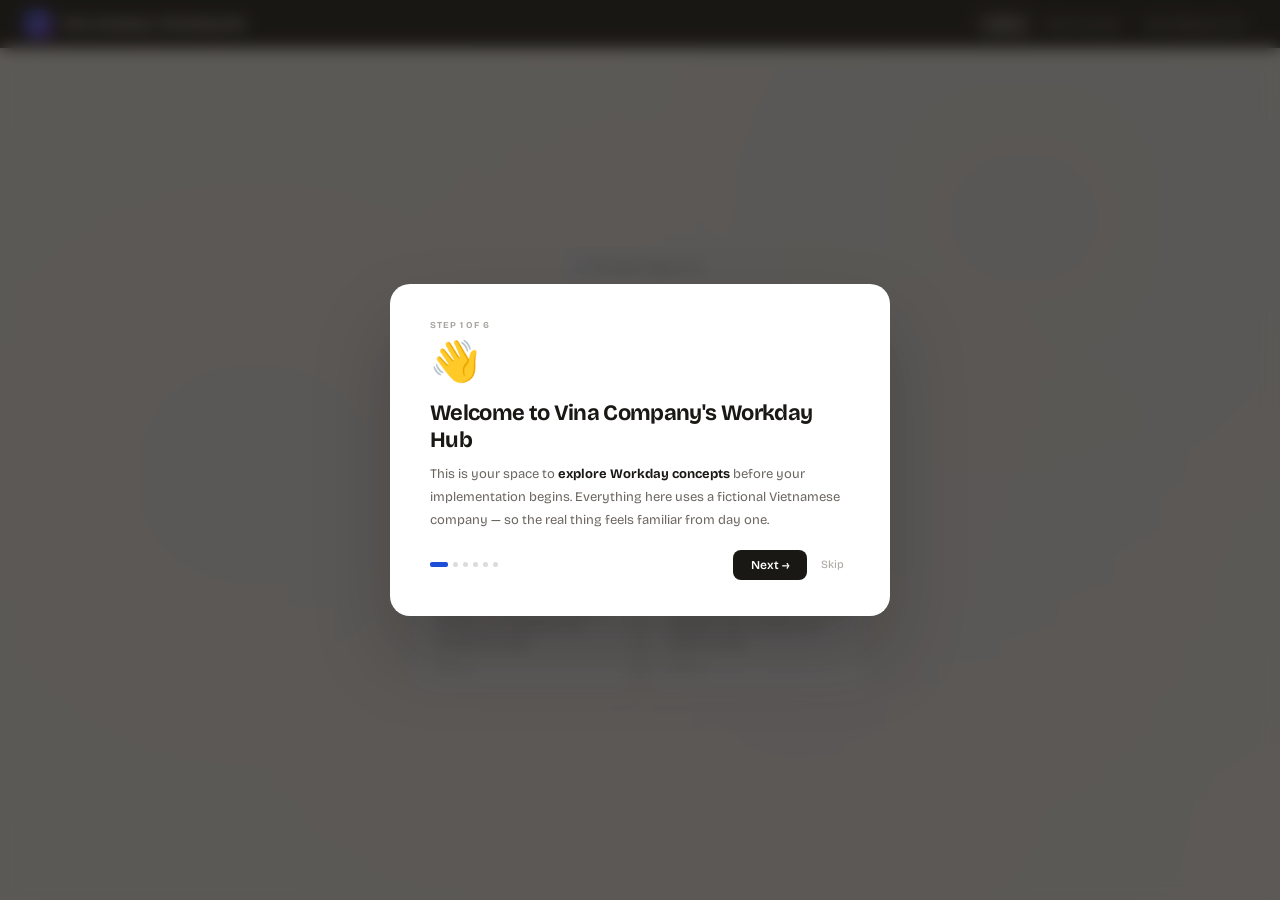
==== commit eb1a95d3: "Update index.html" ====
--- a/index.html
+++ b/index.html
@@ -121,7 +121,7 @@
 
 <!-- HERO -->
 <div class="hero" id="hero">
-  <div class="hero-tag"><div class="hero-tag-dot"></div>Workday Learning Hub</div>
+  <div class="hero-tag"><div class="hero-tag-dot"></div>Workday Playground</div>
   <h1 class="hero-title">Vina Company<br>Workday Hub</h1>
   <p class="hero-punch">"Explore Workday your way — before go-live day."</p>
 
--- a/assets/style.css
+++ b/assets/style.css
@@ -0,0 +1,137 @@
+/* ═══════════════════════════════════════════
+   VINA COMPANY — WORKDAY HUB
+   Shared design tokens & nav styles
+   ═══════════════════════════════════════════ */
+
+:root {
+  --bg: #F7F5F0;
+  --surface: #FFFFFF;
+  --surface2: #F0EDE8;
+  --border: rgba(0,0,0,0.08);
+  --border2: rgba(0,0,0,0.14);
+  --text: #1A1814;
+  --text2: #6B6660;
+  --text3: #A8A4A0;
+  --font: 'Bricolage Grotesque', sans-serif;
+  --mono: 'DM Mono', monospace;
+
+  /* Brand */
+  --brand: #1D4ED8;
+  --brand-bg: #EFF6FF;
+
+  /* Concept colours */
+  --c-org: #1D4ED8;
+  --c-stf: #9D174D;
+  --c-jp:  #B45309;
+  --c-comp:#DC2626;
+  --c-sec: #065F46;
+  --c-bp:  #7C3AED;
+}
+
+*, *::before, *::after { box-sizing: border-box; margin: 0; padding: 0; }
+
+body {
+  font-family: var(--font);
+  background: var(--bg);
+  color: var(--text);
+}
+
+/* ── GLOBAL NAV ── */
+.hub-nav {
+  display: flex;
+  align-items: center;
+  justify-content: space-between;
+  padding: 0 24px;
+  height: 48px;
+  background: var(--text);
+  color: #fff;
+  position: sticky;
+  top: 0;
+  z-index: 300;
+  flex-shrink: 0;
+}
+
+.hub-nav-brand {
+  display: flex;
+  align-items: center;
+  gap: 10px;
+  text-decoration: none;
+  color: #fff;
+}
+
+.hub-nav-logo {
+  width: 28px;
+  height: 28px;
+  background: linear-gradient(135deg, #1D4ED8, #7C3AED);
+  border-radius: 6px;
+  display: flex;
+  align-items: center;
+  justify-content: center;
+  font-weight: 700;
+  font-size: 12px;
+  flex-shrink: 0;
+}
+
+.hub-nav-name {
+  font-size: 13px;
+  font-weight: 700;
+  letter-spacing: -0.02em;
+}
+
+.hub-nav-links {
+  display: flex;
+  align-items: center;
+  gap: 2px;
+}
+
+.hub-nav-link {
+  padding: 5px 12px;
+  border-radius: 6px;
+  font-size: 11px;
+  font-weight: 600;
+  color: rgba(255,255,255,0.6);
+  text-decoration: none;
+  transition: all 0.15s;
+  cursor: pointer;
+  border: none;
+  background: transparent;
+  font-family: var(--font);
+  white-space: nowrap;
+}
+
+.hub-nav-link:hover {
+  color: #fff;
+  background: rgba(255,255,255,0.1);
+}
+
+.hub-nav-link.active {
+  color: #fff;
+  background: rgba(255,255,255,0.15);
+}
+
+/* ── SHARED BUTTON ── */
+.hub-btn {
+  padding: 6px 14px;
+  border-radius: 7px;
+  font-family: var(--font);
+  font-size: 11px;
+  font-weight: 600;
+  cursor: pointer;
+  border: none;
+  transition: all 0.15s;
+}
+
+.hub-btn-ghost {
+  background: rgba(255,255,255,0.1);
+  color: #fff;
+  border: 1px solid rgba(255,255,255,0.2);
+}
+
+.hub-btn-ghost:hover {
+  background: rgba(255,255,255,0.18);
+}
+
+/* ── SCROLLBAR ── */
+::-webkit-scrollbar { width: 4px; height: 4px; }
+::-webkit-scrollbar-track { background: transparent; }
+::-webkit-scrollbar-thumb { background: var(--border2); border-radius: 2px; }
